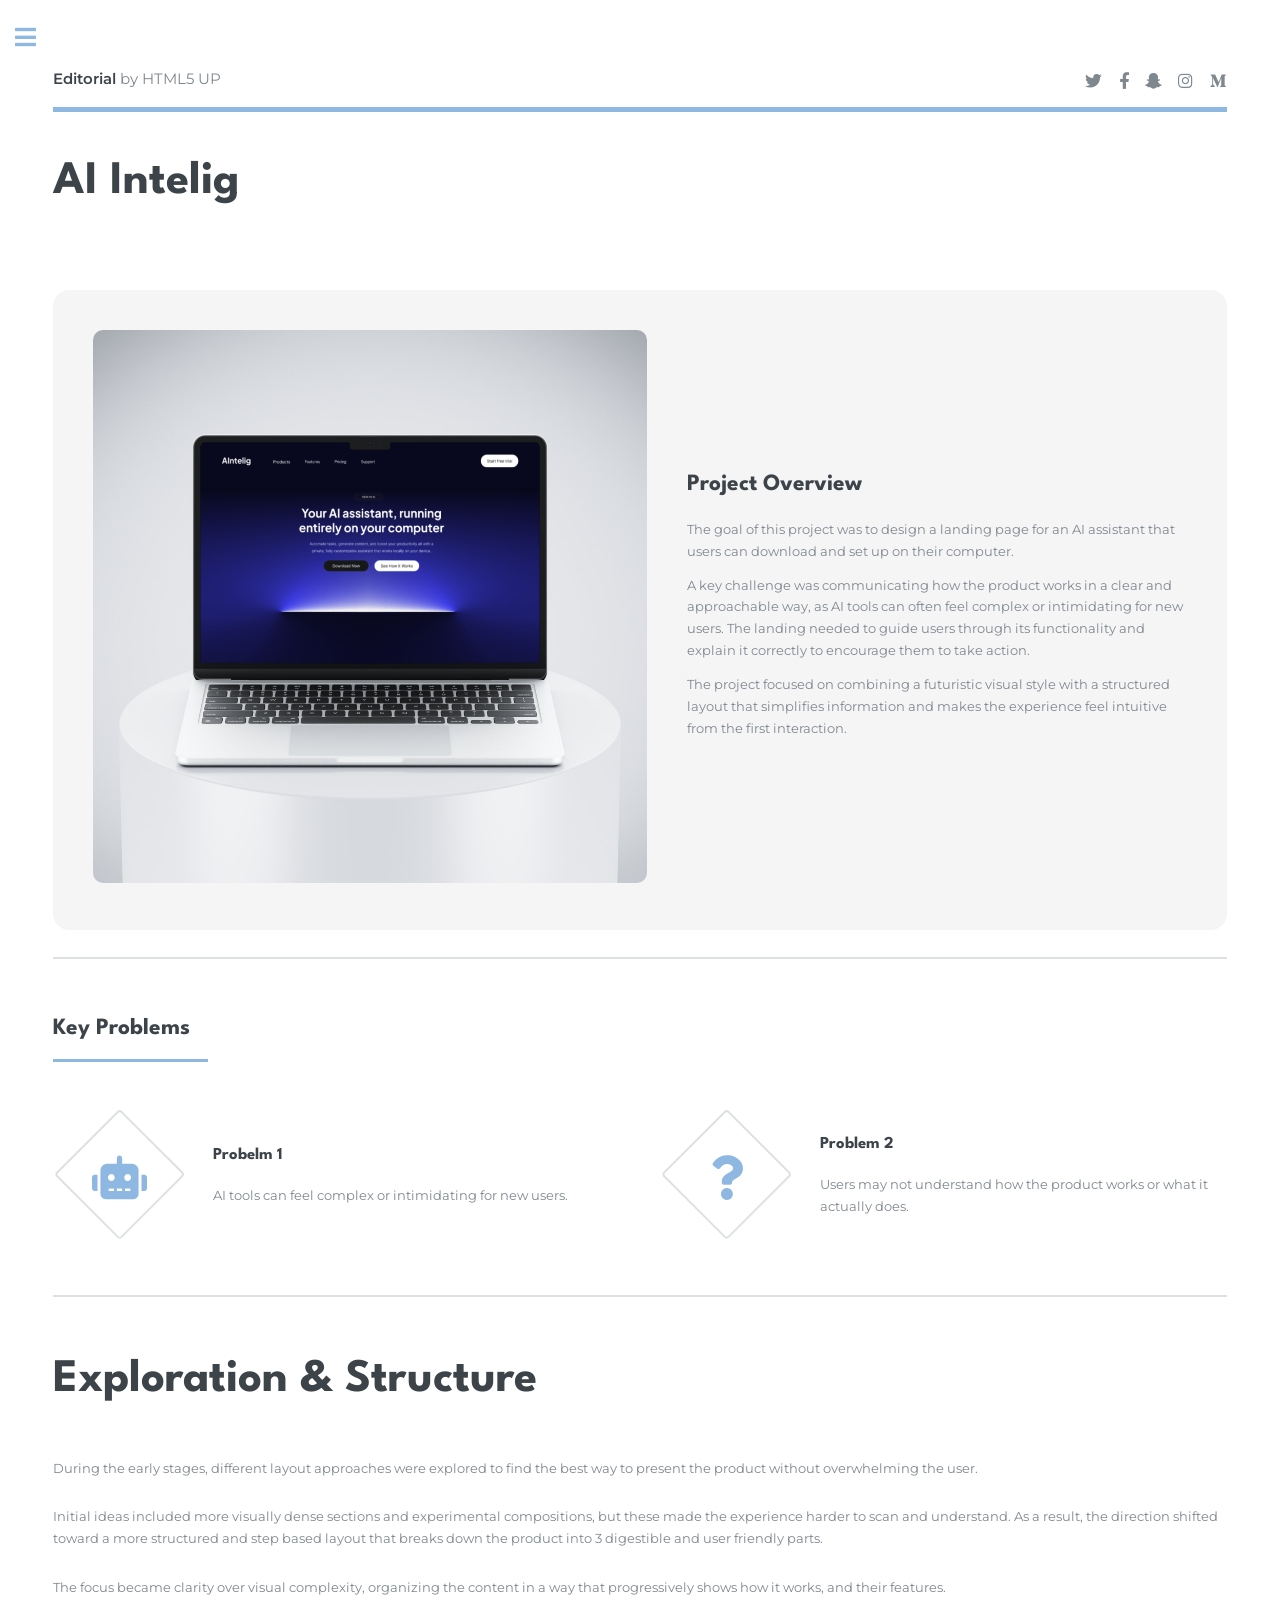
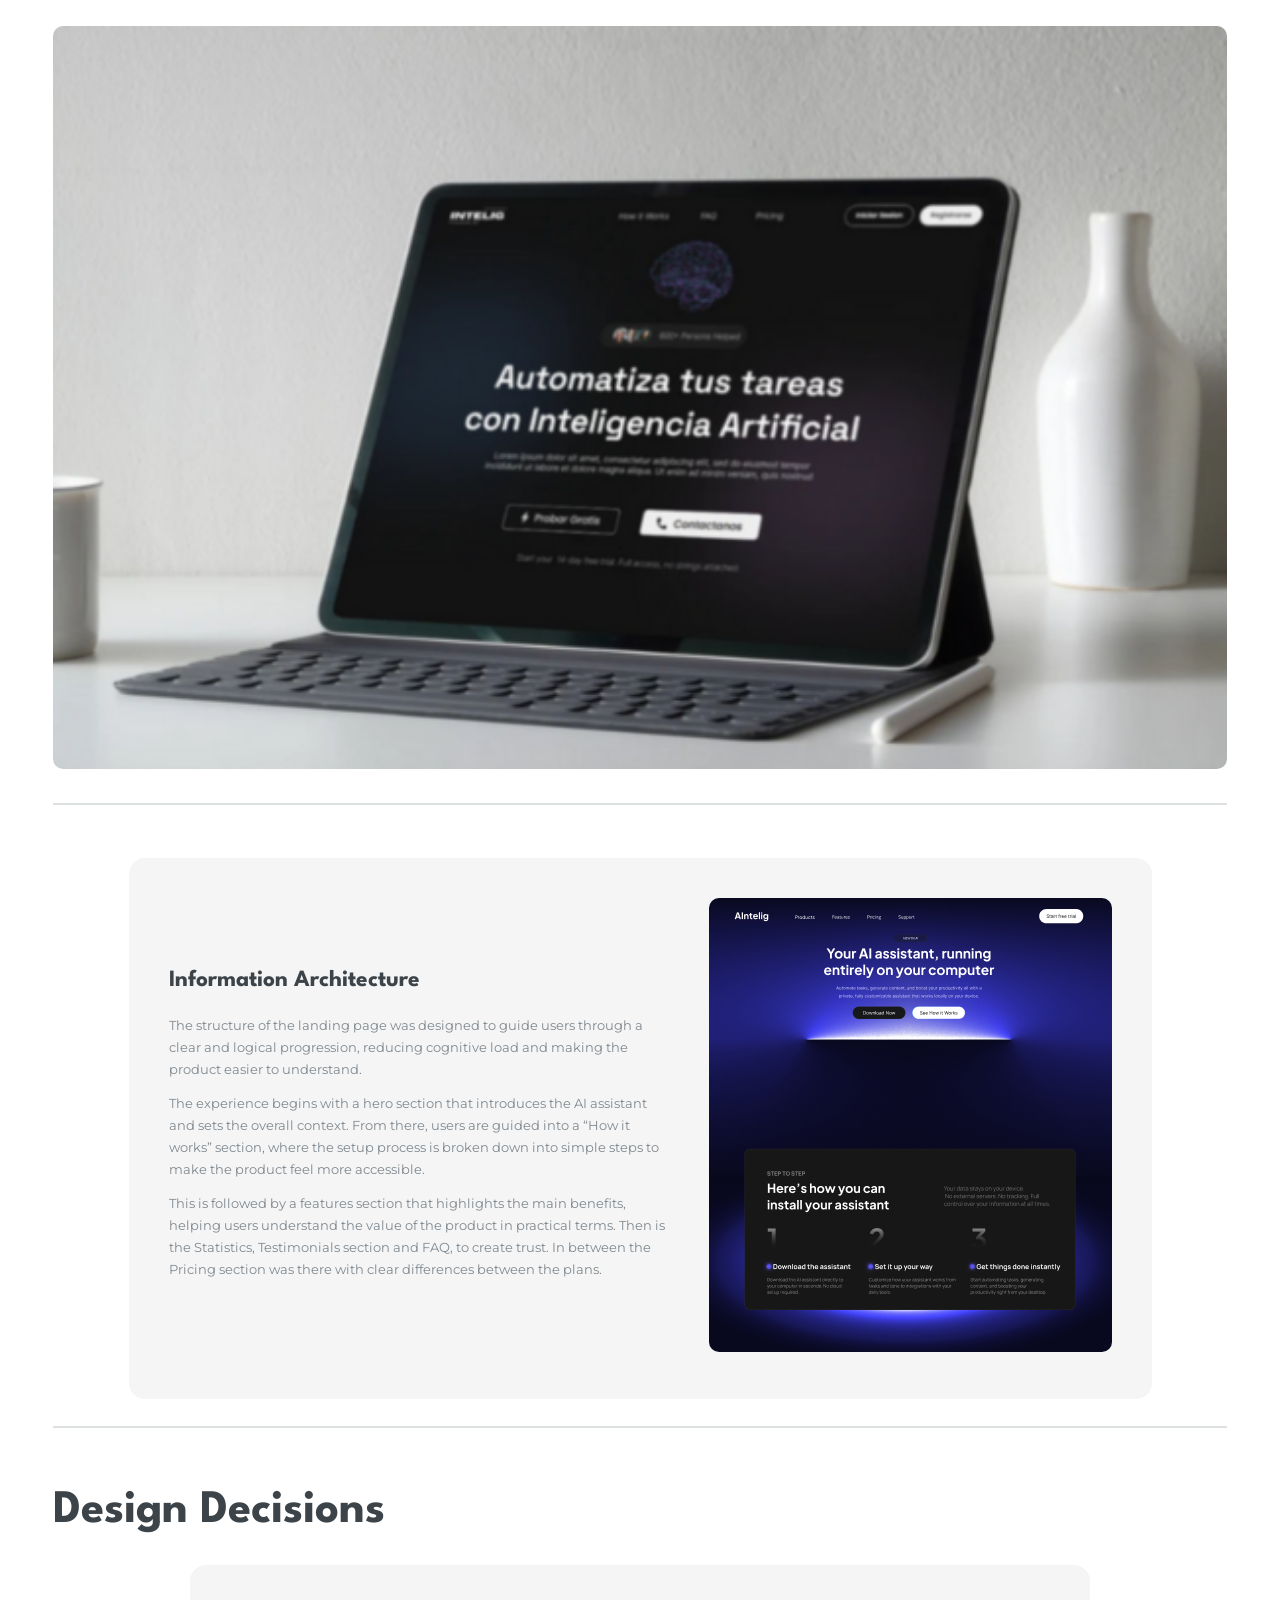
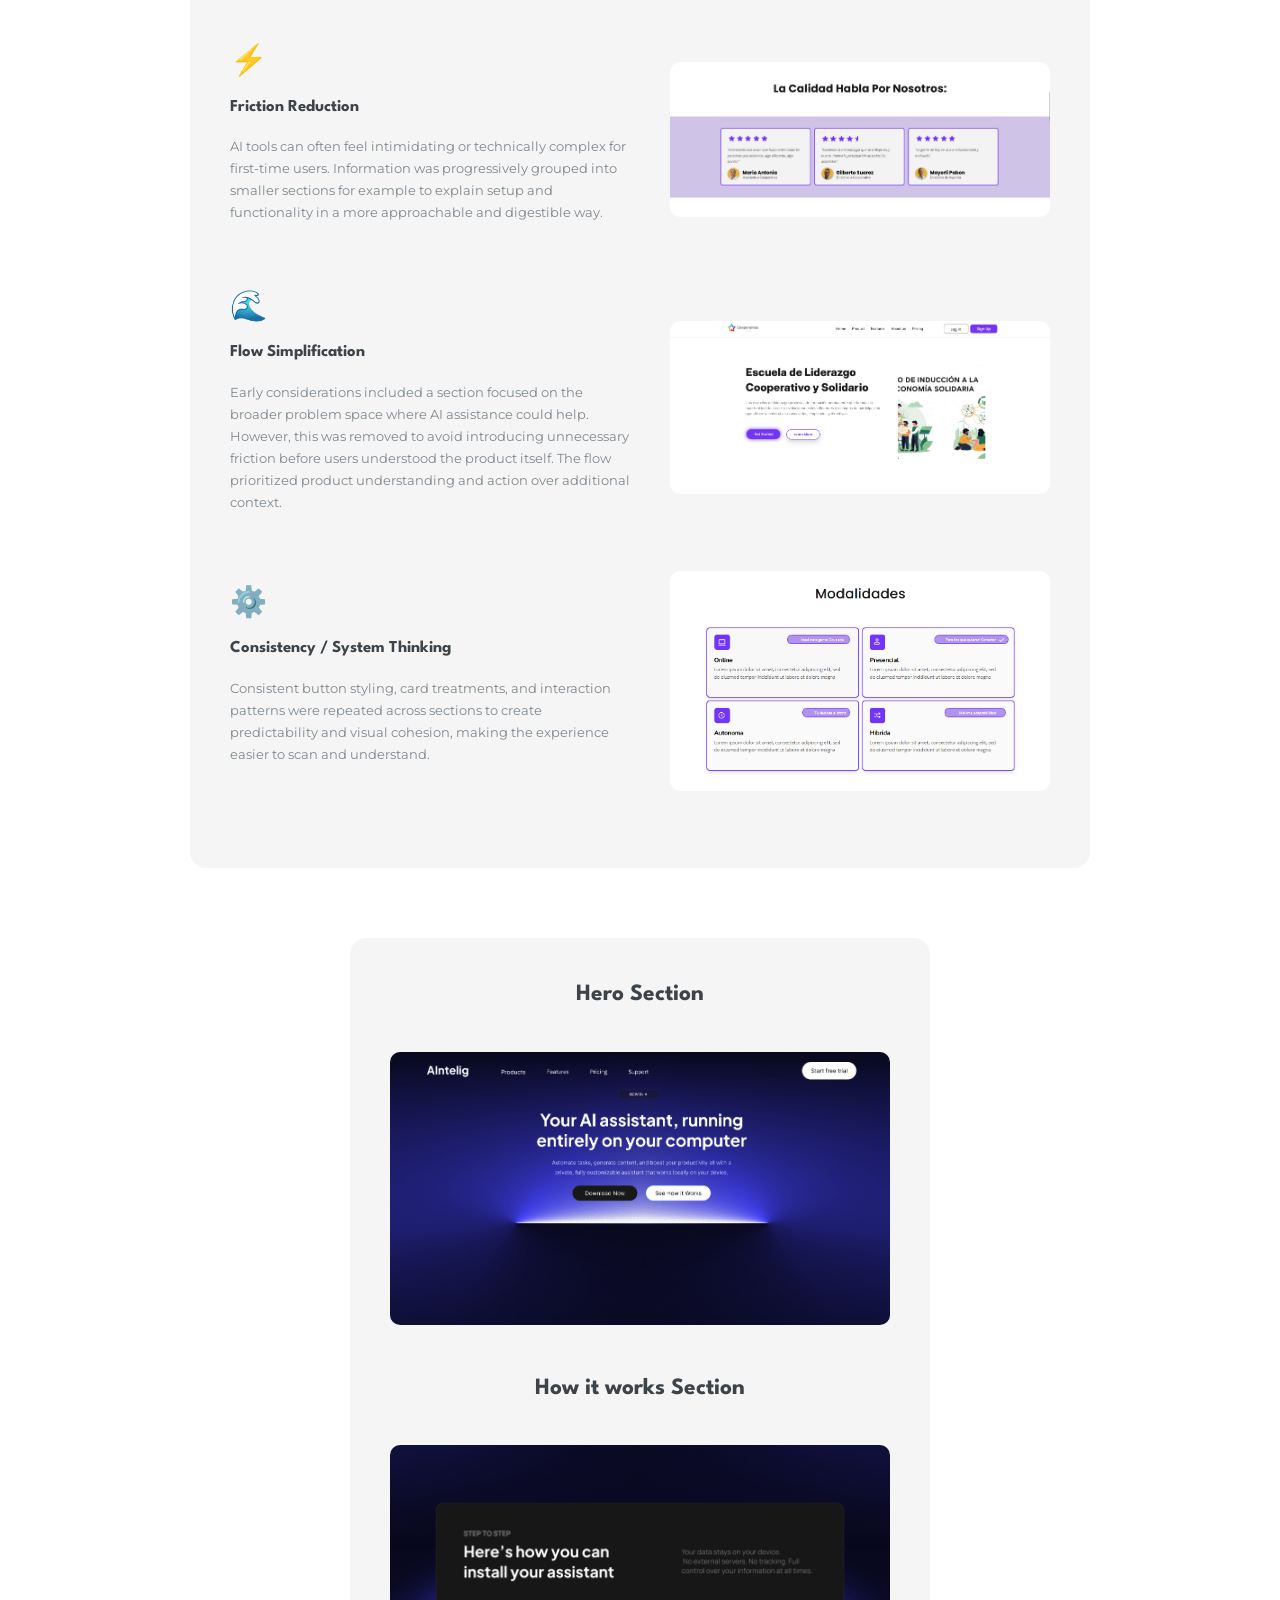
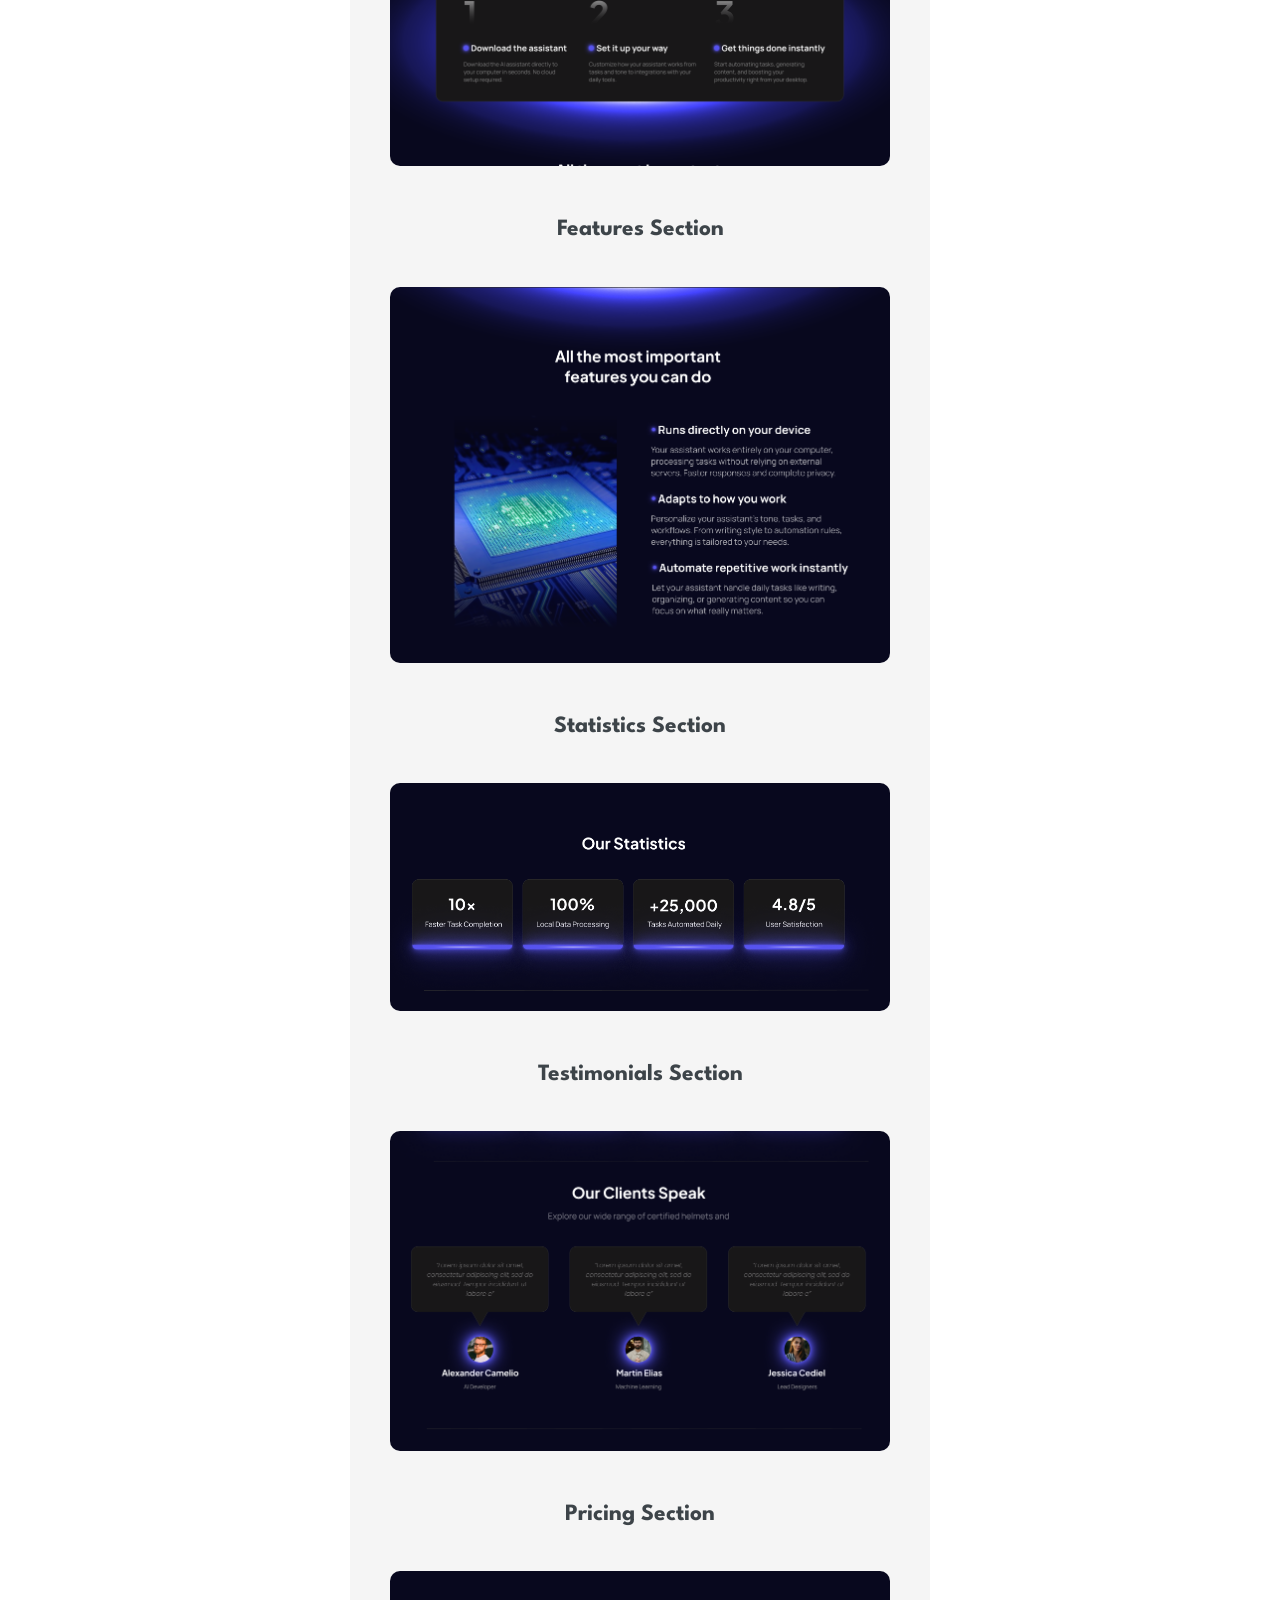
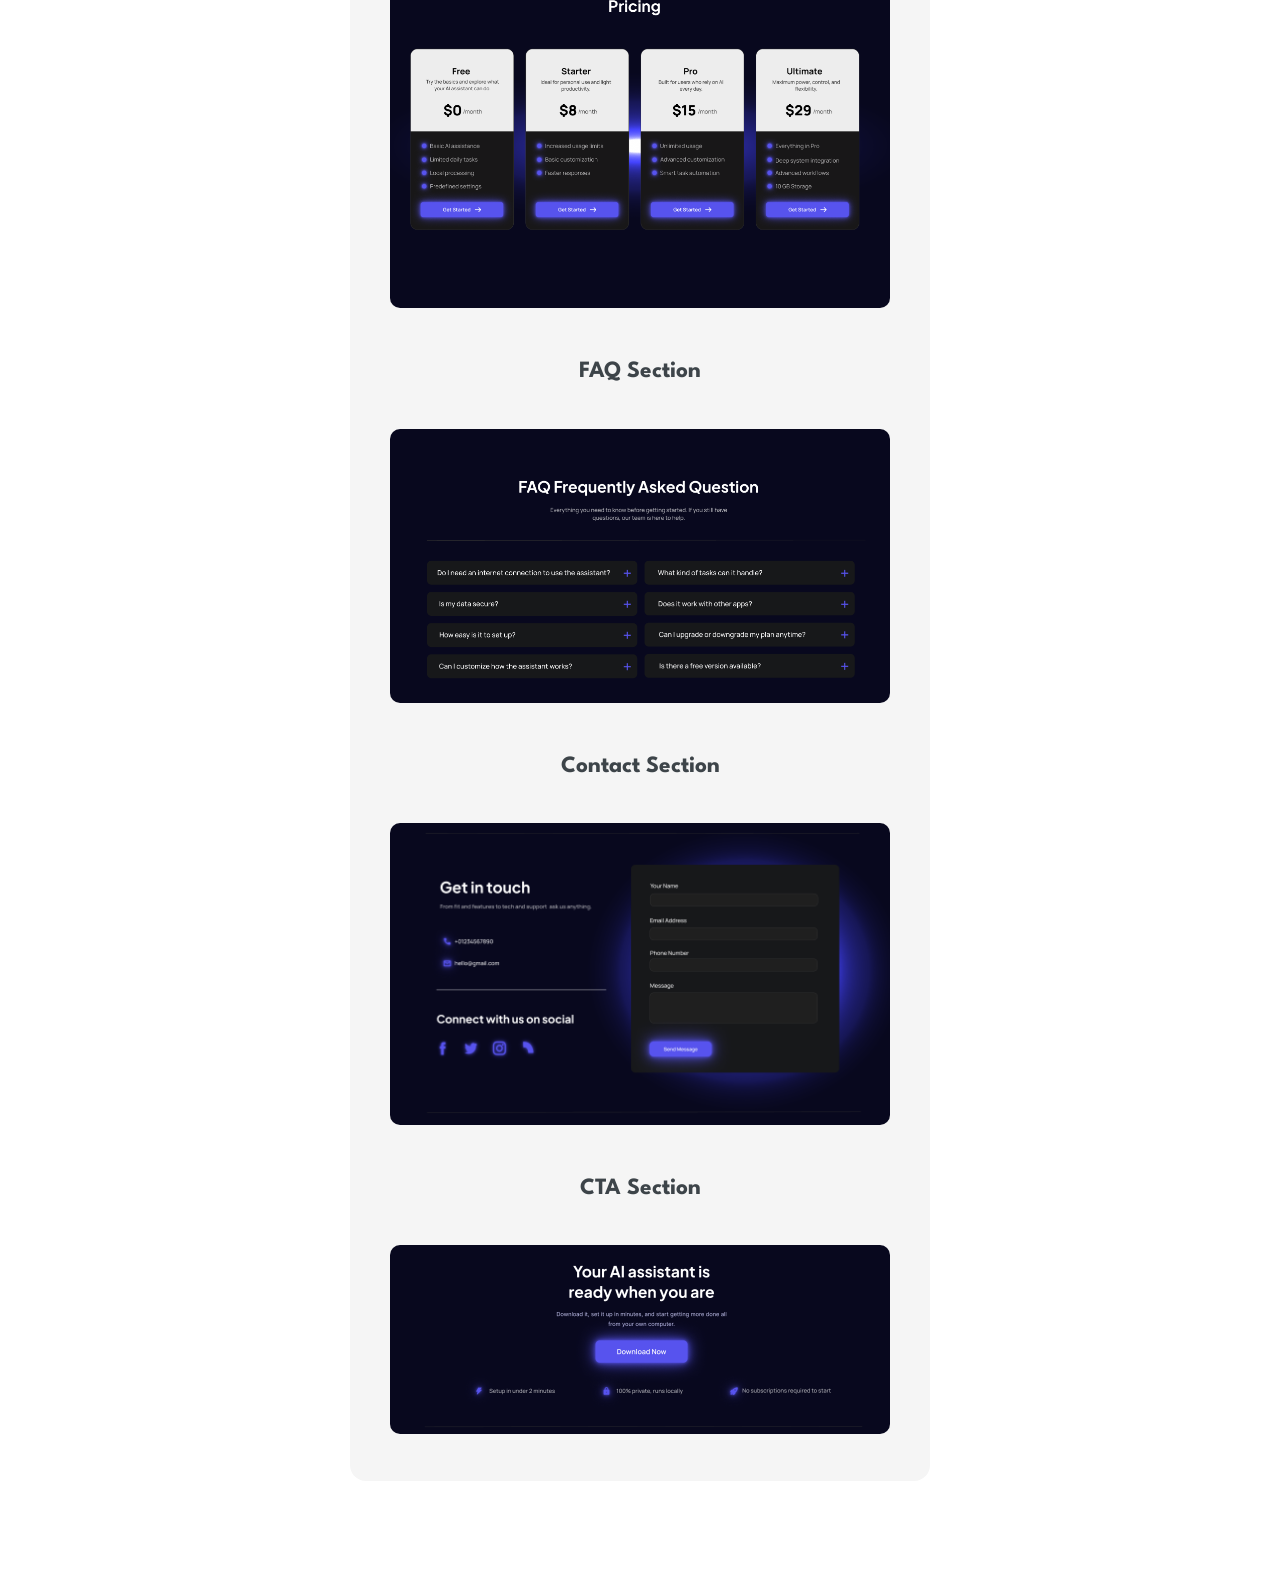
==== Ai Intelig.html @ 029ec798 "Update Ai Intelig.html" ====
<!DOCTYPE HTML>
<!--
	Editorial by HTML5 UP
	html5up.net | @ajlkn
	Free for personal and commercial use under the CCA 3.0 license (html5up.net/license)
-->
<html>
	<head>
		<title>Generic - Editorial by HTML5 UP</title>
		<meta charset="utf-8" />
		<meta name="viewport" content="width=device-width, initial-scale=1, user-scalable=no" />
		<link rel="stylesheet" href="assets/css/main.css" />
	</head>
	<body class="is-preload">

		<!-- Wrapper -->
			<div id="wrapper">

				<!-- Main -->
					<div id="main">
						<div class="inner">

							<!-- Header -->
								<header id="header">
									<a href="index.html" class="logo"><strong>Editorial</strong> by HTML5 UP</a>
									<ul class="icons">
										<li><a href="#" class="icon brands fa-twitter"><span class="label">Twitter</span></a></li>
										<li><a href="#" class="icon brands fa-facebook-f"><span class="label">Facebook</span></a></li>
										<li><a href="#" class="icon brands fa-snapchat-ghost"><span class="label">Snapchat</span></a></li>
										<li><a href="#" class="icon brands fa-instagram"><span class="label">Instagram</span></a></li>
										<li><a href="#" class="icon brands fa-medium-m"><span class="label">Medium</span></a></li>
									</ul>
								</header>

							<!-- Content -->

									<header class="maindiv">
										<h1>AI Intelig</h1>
									</header>

									

									
					
							<section class="project-overview">
                              <div class="overview-container">

    <!-- IZQUIERDA (IMAGEN) -->
                              <div class="overview-image">
                               <img class src="images/AInteligMockup.png" alt="Proyecto Artesastore">
                            </div>

    <!-- DERECHA (TEXTO) -->
    <div class="overview-text">
      <h2>Project Overview</h2>
      <p>
        The goal of this project was to design a landing page for an AI assistant that users can download and set up on their computer. 
      </p>
      <p>
        A key challenge was communicating how the product works in a clear and approachable way, as AI tools can often feel complex or intimidating for new users. The landing needed to guide users through its functionality and explain it correctly to encourage them to take action. 
      </p>
      <p>
       The project focused on combining a futuristic visual style with a structured layout that simplifies information and makes the experience feel intuitive from the first interaction.
      </p>
    </div>

  </div>
</section>
									<section>
									<header class="major">
										<h2>Key Problems</h2>
									</header>
									<div class="features">
										<article>
											<span class="icon solid fas fa-robot"></span>
											<div class="content">
												<h3>Probelm 1</h3>
												<p>AI tools can feel complex or intimidating for new users.</p>
											</div>
										</article>
										<article>
											<span class="icon solid fas fa-question"></span>
											<div class="content">
												<h3>Problem 2</h3>
												<p>Users may not understand how the product works or what it actually does.</p>
											</div>
										</article>
									</div>
								</section>

								<section>
									<header class="main">
										<h1>Exploration & Structure</h1>
									</header>

									<p>During the early stages, different layout approaches were explored to find the best way to present the product without overwhelming the user.</p>
									<p>Initial ideas included more visually dense sections and experimental compositions, but these made the experience harder to scan and understand. As a result, the direction shifted toward a more structured and step based layout that breaks down the product into 3 digestible and user friendly parts.</p>
									<p>The focus became clarity over visual complexity, organizing the content in a way that progressively shows how it works, and their features.</p>
									<div class="overview-image">
										<img src="images/Fotodeverdad.png" alt="Mi foto del diseño">
									</div>
									</span>
								</section>
																<!-- Content -->
							<section class="project-overview">
                              <div class="overview-container">


    <!-- DERECHA (TEXTO) -->
    <div class="overview-text">
      <h2>Information Architecture</h2>
      <p>
        The structure of the landing page was designed to guide users through a clear and logical progression, reducing cognitive load and making the product easier to understand.
      </p>
      <p>
        The experience begins with a hero section that introduces the AI assistant and sets the overall context. From there, users are guided into a “How it works” section, where the setup process is broken down into simple steps to make the product feel more accessible.
      </p>
      <p>
        This is followed by a features section that highlights the main benefits, helping users understand the value of the product in practical terms. Then is the Statistics, Testimonials section and FAQ, to create trust. In between the Pricing section was there with clear differences between the plans.
      </p>
    </div>
								      <!-- IZQUIERDA (IMAGEN) -->
                              <div class="overview-image">
                               <img src="images/AInteligInfo.png" alt="Proyecto Artesastore">
                            </div>

  </div>
</section>
														<!-- DECISIONES GENTE -->
							<section class="design-decisions">

  <h1>Design Decisions</h1>
  <div class="decisions-container">
  <div class="decision-block">

    <!-- IZQUIERDA -->
    <div class="decision-text">
      <div class="icon">⚡</div>
      <h3>Friction Reduction</h3>
      <p>AI tools can often feel intimidating or technically complex for first-time users. Information was progressively grouped into smaller sections for example to explain setup and functionality in a more approachable and digestible way.</p>
    </div>

    <!-- DERECHA -->
    <div class="decision-image">
      <img src="images/CooperamosEscuelaTestimonials.png" alt="">
    </div>

  </div>


								  <div class="decision-block">

    <!-- IZQUIERDA -->
    <div class="decision-text">
      <div class="icon">🌊</div>
      <h3>Flow Simplification</h3>
      <p>Early considerations included a section focused on the broader problem space where AI assistance could help. However, this was removed to avoid introducing unnecessary friction before users understood the product itself. The flow prioritized product understanding and action over additional context.</p>
    </div>

    <!-- DERECHA -->
    <div class="decision-image">
      <img src="images/CooEscHero.png" alt="">
    </div>

  </div>

								
								  <div class="decision-block">

    <!-- IZQUIERDA -->
    <div class="decision-text">
      <div class="icon">⚙️</div>
      <h3>Consistency / System Thinking</h3>
      <p>Consistent button styling, card treatments, and interaction patterns were repeated across sections to create predictability and visual cohesion, making the experience easier to scan and understand.</p>
    </div>

    <!-- DERECHA -->
    <div class="decision-image">
      <img src="images/CooEscModal.png" alt="">
    </div>
								  </div>

  </div>

																	      <!--  RESULTADO FINAL -->

<section class="project-overview">

  <div class="big-container">

    <div class="single-block">
      <h2>Hero Section</h2>
      <img src="images/AInteligHero.png" alt="">
    </div>

    <div class="single-block">
      <h2>How it works Section</h2>
      <img src="images/AInteligSteps.png" alt="">
    </div>

    <div class="single-block">
      <h2>Features Section</h2>
      <img src="images/AInteligFeatures.png" alt="">
    </div>

	<div class="single-block">
      <h2>Statistics Section</h2>
      <img src="images/AInteligStatistics.png" alt="">
    </div>

	<div class="single-block">
      <h2>Testimonials Section</h2>
      <img src="images/AInteligTestimonials.png" alt="">
    </div>

	<div class="single-block">
      <h2>Pricing Section</h2>
      <img src="images/AInteligPricing.png" alt="">
    </div>

	<div class="single-block">
      <h2>FAQ Section</h2>
      <img src="images/AInteligFAQ.png" alt="">
    </div>

	<div class="single-block">
      <h2>Contact Section</h2>
      <img src="images/AInteligContact.png" alt="">
    </div>

	<div class="single-block">
      <h2>CTA Section</h2>
      <img src="images/AInteligCTA.png" alt="">
    </div>

  </div>

</section>

									

								

						</div>
					</div>

				<!-- Sidebar -->
					<div id="sidebar">
						<div class="inner">



							<!-- Menu -->
								<nav id="menu">
									<header class="major">
										<h2>Menu</h2>
									</header>
									<ul>
										<li><a href="index.html">Homepage</a></li>
										<li><a href="generic.html">Artesastore</a></li>
										<li><a href="Ai Intelig.html">AI Intelig</a></li>
										<li><a href="CooEsc.html">Cooperamos Escuela</a></li>
								</nav>

							<!-- Section -->


							<!-- Section -->
								<section>
									<header class="major">
										<h2>Get in touch</h2>
									</header>
									
									<ul class="contact">
										<li class="icon solid fa-envelope"><a href="#">contact.jaredcv@gmail.com</a></li>
										<li class="icon solid fa-phone">(+57) 317-5862447</li>
										<li class="icon solid fa-home">Bucaramanga,Colombia</li>
										
									</ul>
								</section>
							
							<!-- Footer -->
								<footer id="footer">
									<p class="copyright">&copy; Untitled. All rights reserved. Demo Images: <a href="https://unsplash.com">Unsplash</a>. Design: <a href="https://html5up.net">HTML5 UP</a>.</p>
								</footer>

						</div>
					</div>

			</div>

		<!-- Scripts -->
			<script src="assets/js/jquery.min.js"></script>
			<script src="assets/js/browser.min.js"></script>
			<script src="assets/js/breakpoints.min.js"></script>
			<script src="assets/js/util.js"></script>
			<script src="assets/js/main.js"></script>

	</body>
</html>
---- assets/css/main.css ----
@import url(fontawesome-all.min.css);
@import url("https://fonts.googleapis.com/css2?family=League+Spartan:wght@100..900&display=swap");
@import url('https://fonts.googleapis.com/css2?family=Montserrat:ital,wght@0,100..900;1,100..900&display=swap');

/*
	Editorial by HTML5 UP
	html5up.net | @ajlkn
	Free for personal and commercial use under the CCA 3.0 license (html5up.net/license)
*/
html, body, div, span, applet, object,
iframe, h1, h2, h3, h4, h5, h6, p, blockquote,
pre, a, abbr, acronym, address, big, cite,
code, del, dfn, em, img, ins, kbd, q, s, samp,
small, strike, strong, sub, sup, tt, var, b,
u, i, center, dl, dt, dd, ol, ul, li, fieldset,
form, label, legend, table, caption, tbody,
tfoot, thead, tr, th, td, article, aside,
canvas, details, embed, figure, figcaption,
footer, header, hgroup, menu, nav, output, ruby,
section, summary, time, mark, audio, video {
  margin: 0;
  padding: 0;
  border: 0;
  font-size: 100%;
  font: inherit;
  vertical-align: baseline; }

article, aside, details, figcaption, figure,
footer, header, hgroup, menu, nav, section {
  display: block; }

body {
  line-height: 1; }

ol, ul {
  list-style: none; }

blockquote, q {
  quotes: none; }
  blockquote:before, blockquote:after, q:before, q:after {
    content: '';
    content: none; }

table {
  border-collapse: collapse;
  border-spacing: 0; }

body {
  -webkit-text-size-adjust: none; }

mark {
  background-color: transparent;
  color: inherit; }

input::-moz-focus-inner {
  border: 0;
  padding: 0; }

input, select, textarea {
  -moz-appearance: none;
  -webkit-appearance: none;
  -ms-appearance: none;
  appearance: none; }

/* Basic */
@-ms-viewport {
  width: device-width; }

body {
  -ms-overflow-style: scrollbar; }

@media screen and (max-width: 480px) {
  html, body {
    min-width: 320px; } }

html {
  box-sizing: border-box; }

*, *:before, *:after {
  box-sizing: inherit; }

body {
  background: #ffffff; }
  body.is-preload *, body.is-preload *:before, body.is-preload *:after, body.is-resizing *, body.is-resizing *:before, body.is-resizing *:after {
    -moz-animation: none !important;
    -webkit-animation: none !important;
    -ms-animation: none !important;
    animation: none !important;
    -moz-transition: none !important;
    -webkit-transition: none !important;
    -ms-transition: none !important;
    transition: none !important; }

/* Type */
body, input, select, textarea {
  color: #7f888f;
  font-family: "Montserrat", sans-serif;
  font-size: 13pt;
  font-weight: 400;
  line-height: 1.65; }
  @media screen and (max-width: 1680px) {
    body, input, select, textarea {
      font-size: 11pt; } }
  @media screen and (max-width: 1280px) {
    body, input, select, textarea {
      font-size: 10pt; } }
  @media screen and (max-width: 360px) {
    body, input, select, textarea {
      font-size: 9pt; } }

a {
	font-family: "Montserrat", sans-serif !important;
  -moz-transition: color 0.2s ease-in-out, border-bottom-color 0.2s ease-in-out;
  -webkit-transition: color 0.2s ease-in-out, border-bottom-color 0.2s ease-in-out;
  -ms-transition: color 0.2s ease-in-out, border-bottom-color 0.2s ease-in-out;
  transition: color 0.2s ease-in-out, border-bottom-color 0.2s ease-in-out;
  border-bottom: dotted 1px;
  color: #8eb8e2;
  text-decoration: none; }
  a:hover {
    border-bottom-color: #8eb8e2;
    color: #8eb8e2 !important; }
    a:hover strong {
      color: inherit; }

strong, b {
  color: #3d4449;
  font-weight: 600; }

em, i {
  font-style: italic; }

p {
  margin: 0 0 2em 0; }

h1, h2, h3, h4, h5, h6 {
  color: #3d4449;
  font-family: "League Spartan", sans-serif;
  font-weight: 700;
  line-height: 1.5;
  margin: 0 0 1em 0; }
  h1 a, h2 a, h3 a, h4 a, h5 a, h6 a {
    color: inherit;
    text-decoration: none;
    border-bottom: 0; }

h1 {
  font-size: 4em;
  margin: 0 0 0.5em 0;
  line-height: 1.3; }

h2 {
  font-size: 1.75em; }

h3 {
  font-size: 1.25em; }

h4 {
  font-size: 1.1em; }

h5 {
  font-size: 0.9em; }

h6 {
  font-size: 0.7em; }

@media screen and (max-width: 1680px) {
  h1 {
    font-size: 3.5em; } }

@media screen and (max-width: 980px) {
  h1 {
    font-size: 3.25em; } }

@media screen and (max-width: 736px) {
  h1 {
    font-size: 2em;
    line-height: 1.4; }
  h2 {
    font-size: 1.5em; } }

sub {
  font-size: 0.8em;
  position: relative;
  top: 0.5em; }

sup {
  font-size: 0.8em;
  position: relative;
  top: -0.5em; }

blockquote {
  border-left: solid 3px rgba(210, 215, 217, 0.75);
  font-style: italic;
  margin: 0 0 2em 0;
  padding: 0.5em 0 0.5em 2em; }

code {
  background: rgba(230, 235, 237, 0.25);
  border-radius: 0.375em;
  border: solid 1px rgba(210, 215, 217, 0.75);
  font-family: "League Spartan", sans-serif;
  font-size: 0.9em;
  margin: 0 0.25em;
  padding: 0.25em 0.65em; }

pre {
  -webkit-overflow-scrolling: touch;
  font-family: "League Spartan", sans-serif;
  font-size: 0.9em;
  margin: 0 0 2em 0; }
  pre code {
    display: block;
    line-height: 1.75;
    padding: 1em 1.5em;
    overflow-x: auto; }

hr {
  border: 0;
  border-bottom: solid 1px rgba(210, 215, 217, 0.75);
  margin: 2em 0; }
  hr.major {
    margin: 3em 0; }

.align-left {
  text-align: left; }

.align-center {
  text-align: center; }

.align-right {
  text-align: right; }

/* Row */
.row {
  display: flex;
  flex-wrap: wrap;
  box-sizing: border-box;
  align-items: stretch; }
  .row > * {
    box-sizing: border-box; }
  .row.gtr-uniform > * > :last-child {
    margin-bottom: 0; }
  .row.aln-left {
    justify-content: flex-start; }
  .row.aln-center {
    justify-content: center; }
  .row.aln-right {
    justify-content: flex-end; }
  .row.aln-top {
    align-items: flex-start; }
  .row.aln-middle {
    align-items: center; }
  .row.aln-bottom {
    align-items: flex-end; }
  .row > .imp {
    order: -1; }
  .row > .col-1 {
    width: 8.33333%; }
  .row > .off-1 {
    margin-left: 8.33333%; }
  .row > .col-2 {
    width: 16.66667%; }
  .row > .off-2 {
    margin-left: 16.66667%; }
  .row > .col-3 {
    width: 25%; }
  .row > .off-3 {
    margin-left: 25%; }
  .row > .col-4 {
    width: 33.33333%; }
  .row > .off-4 {
    margin-left: 33.33333%; }
  .row > .col-5 {
    width: 41.66667%; }
  .row > .off-5 {
    margin-left: 41.66667%; }
  .row > .col-6 {
    width: 50%; }
  .row > .off-6 {
    margin-left: 50%; }
  .row > .col-7 {
    width: 58.33333%; }
  .row > .off-7 {
    margin-left: 58.33333%; }
  .row > .col-8 {
    width: 66.66667%; }
  .row > .off-8 {
    margin-left: 66.66667%; }
  .row > .col-9 {
    width: 75%; }
  .row > .off-9 {
    margin-left: 75%; }
  .row > .col-10 {
    width: 83.33333%; }
  .row > .off-10 {
    margin-left: 83.33333%; }
  .row > .col-11 {
    width: 91.66667%; }
  .row > .off-11 {
    margin-left: 91.66667%; }
  .row > .col-12 {
    width: 100%; }
  .row > .off-12 {
    margin-left: 100%; }
  .row.gtr-0 {
    margin-top: 0;
    margin-left: 0em; }
    .row.gtr-0 > * {
      padding: 0 0 0 0em; }
    .row.gtr-0.gtr-uniform {
      margin-top: 0em; }
      .row.gtr-0.gtr-uniform > * {
        padding-top: 0em; }
  .row.gtr-25 {
    margin-top: 0;
    margin-left: -0.375em; }
    .row.gtr-25 > * {
      padding: 0 0 0 0.375em; }
    .row.gtr-25.gtr-uniform {
      margin-top: -0.375em; }
      .row.gtr-25.gtr-uniform > * {
        padding-top: 0.375em; }
  .row.gtr-50 {
    margin-top: 0;
    margin-left: -0.75em; }
    .row.gtr-50 > * {
      padding: 0 0 0 0.75em; }
    .row.gtr-50.gtr-uniform {
      margin-top: -0.75em; }
      .row.gtr-50.gtr-uniform > * {
        padding-top: 0.75em; }
  .row {
    margin-top: 0;
    margin-left: -1.5em; }
    .row > * {
      padding: 0 0 0 1.5em; }
    .row.gtr-uniform {
      margin-top: -1.5em; }
      .row.gtr-uniform > * {
        padding-top: 1.5em; }
  .row.gtr-150 {
    margin-top: 0;
    margin-left: -2.25em; }
    .row.gtr-150 > * {
      padding: 0 0 0 2.25em; }
    .row.gtr-150.gtr-uniform {
      margin-top: -2.25em; }
      .row.gtr-150.gtr-uniform > * {
        padding-top: 2.25em; }
  .row.gtr-200 {
    margin-top: 0;
    margin-left: -3em; }
    .row.gtr-200 > * {
      padding: 0 0 0 3em; }
    .row.gtr-200.gtr-uniform {
      margin-top: -3em; }
      .row.gtr-200.gtr-uniform > * {
        padding-top: 3em; }
  @media screen and (max-width: 1680px) {
    .row {
      display: flex;
      flex-wrap: wrap;
      box-sizing: border-box;
      align-items: stretch; }
      .row > * {
        box-sizing: border-box; }
      .row.gtr-uniform > * > :last-child {
        margin-bottom: 0; }
      .row.aln-left {
        justify-content: flex-start; }
      .row.aln-center {
        justify-content: center; }
      .row.aln-right {
        justify-content: flex-end; }
      .row.aln-top {
        align-items: flex-start; }
      .row.aln-middle {
        align-items: center; }
      .row.aln-bottom {
        align-items: flex-end; }
      .row > .imp-xlarge {
        order: -1; }
      .row > .col-1-xlarge {
        width: 8.33333%; }
      .row > .off-1-xlarge {
        margin-left: 8.33333%; }
      .row > .col-2-xlarge {
        width: 16.66667%; }
      .row > .off-2-xlarge {
        margin-left: 16.66667%; }
      .row > .col-3-xlarge {
        width: 25%; }
      .row > .off-3-xlarge {
        margin-left: 25%; }
      .row > .col-4-xlarge {
        width: 33.33333%; }
      .row > .off-4-xlarge {
        margin-left: 33.33333%; }
      .row > .col-5-xlarge {
        width: 41.66667%; }
      .row > .off-5-xlarge {
        margin-left: 41.66667%; }
      .row > .col-6-xlarge {
        width: 50%; }
      .row > .off-6-xlarge {
        margin-left: 50%; }
      .row > .col-7-xlarge {
        width: 58.33333%; }
      .row > .off-7-xlarge {
        margin-left: 58.33333%; }
      .row > .col-8-xlarge {
        width: 66.66667%; }
      .row > .off-8-xlarge {
        margin-left: 66.66667%; }
      .row > .col-9-xlarge {
        width: 75%; }
      .row > .off-9-xlarge {
        margin-left: 75%; }
      .row > .col-10-xlarge {
        width: 83.33333%; }
      .row > .off-10-xlarge {
        margin-left: 83.33333%; }
      .row > .col-11-xlarge {
        width: 91.66667%; }
      .row > .off-11-xlarge {
        margin-left: 91.66667%; }
      .row > .col-12-xlarge {
        width: 100%; }
      .row > .off-12-xlarge {
        margin-left: 100%; }
      .row.gtr-0 {
        margin-top: 0;
        margin-left: 0em; }
        .row.gtr-0 > * {
          padding: 0 0 0 0em; }
        .row.gtr-0.gtr-uniform {
          margin-top: 0em; }
          .row.gtr-0.gtr-uniform > * {
            padding-top: 0em; }
      .row.gtr-25 {
        margin-top: 0;
        margin-left: -0.375em; }
        .row.gtr-25 > * {
          padding: 0 0 0 0.375em; }
        .row.gtr-25.gtr-uniform {
          margin-top: -0.375em; }
          .row.gtr-25.gtr-uniform > * {
            padding-top: 0.375em; }
      .row.gtr-50 {
        margin-top: 0;
        margin-left: -0.75em; }
        .row.gtr-50 > * {
          padding: 0 0 0 0.75em; }
        .row.gtr-50.gtr-uniform {
          margin-top: -0.75em; }
          .row.gtr-50.gtr-uniform > * {
            padding-top: 0.75em; }
      .row {
        margin-top: 0;
        margin-left: -1.5em; }
        .row > * {
          padding: 0 0 0 1.5em; }
        .row.gtr-uniform {
          margin-top: -1.5em; }
          .row.gtr-uniform > * {
            padding-top: 1.5em; }
      .row.gtr-150 {
        margin-top: 0;
        margin-left: -2.25em; }
        .row.gtr-150 > * {
          padding: 0 0 0 2.25em; }
        .row.gtr-150.gtr-uniform {
          margin-top: -2.25em; }
          .row.gtr-150.gtr-uniform > * {
            padding-top: 2.25em; }
      .row.gtr-200 {
        margin-top: 0;
        margin-left: -3em; }
        .row.gtr-200 > * {
          padding: 0 0 0 3em; }
        .row.gtr-200.gtr-uniform {
          margin-top: -3em; }
          .row.gtr-200.gtr-uniform > * {
            padding-top: 3em; } }
  @media screen and (max-width: 1280px) {
    .row {
      display: flex;
      flex-wrap: wrap;
      box-sizing: border-box;
      align-items: stretch; }
      .row > * {
        box-sizing: border-box; }
      .row.gtr-uniform > * > :last-child {
        margin-bottom: 0; }
      .row.aln-left {
        justify-content: flex-start; }
      .row.aln-center {
        justify-content: center; }
      .row.aln-right {
        justify-content: flex-end; }
      .row.aln-top {
        align-items: flex-start; }
      .row.aln-middle {
        align-items: center; }
      .row.aln-bottom {
        align-items: flex-end; }
      .row > .imp-large {
        order: -1; }
      .row > .col-1-large {
        width: 8.33333%; }
      .row > .off-1-large {
        margin-left: 8.33333%; }
      .row > .col-2-large {
        width: 16.66667%; }
      .row > .off-2-large {
        margin-left: 16.66667%; }
      .row > .col-3-large {
        width: 25%; }
      .row > .off-3-large {
        margin-left: 25%; }
      .row > .col-4-large {
        width: 33.33333%; }
      .row > .off-4-large {
        margin-left: 33.33333%; }
      .row > .col-5-large {
        width: 41.66667%; }
      .row > .off-5-large {
        margin-left: 41.66667%; }
      .row > .col-6-large {
        width: 50%; }
      .row > .off-6-large {
        margin-left: 50%; }
      .row > .col-7-large {
        width: 58.33333%; }
      .row > .off-7-large {
        margin-left: 58.33333%; }
      .row > .col-8-large {
        width: 66.66667%; }
      .row > .off-8-large {
        margin-left: 66.66667%; }
      .row > .col-9-large {
        width: 75%; }
      .row > .off-9-large {
        margin-left: 75%; }
      .row > .col-10-large {
        width: 83.33333%; }
      .row > .off-10-large {
        margin-left: 83.33333%; }
      .row > .col-11-large {
        width: 91.66667%; }
      .row > .off-11-large {
        margin-left: 91.66667%; }
      .row > .col-12-large {
        width: 100%; }
      .row > .off-12-large {
        margin-left: 100%; }
      .row.gtr-0 {
        margin-top: 0;
        margin-left: 0em; }
        .row.gtr-0 > * {
          padding: 0 0 0 0em; }
        .row.gtr-0.gtr-uniform {
          margin-top: 0em; }
          .row.gtr-0.gtr-uniform > * {
            padding-top: 0em; }
      .row.gtr-25 {
        margin-top: 0;
        margin-left: -0.375em; }
        .row.gtr-25 > * {
          padding: 0 0 0 0.375em; }
        .row.gtr-25.gtr-uniform {
          margin-top: -0.375em; }
          .row.gtr-25.gtr-uniform > * {
            padding-top: 0.375em; }
      .row.gtr-50 {
        margin-top: 0;
        margin-left: -0.75em; }
        .row.gtr-50 > * {
          padding: 0 0 0 0.75em; }
        .row.gtr-50.gtr-uniform {
          margin-top: -0.75em; }
          .row.gtr-50.gtr-uniform > * {
            padding-top: 0.75em; }
      .row {
        margin-top: 0;
        margin-left: -1.5em; }
        .row > * {
          padding: 0 0 0 1.5em; }
        .row.gtr-uniform {
          margin-top: -1.5em; }
          .row.gtr-uniform > * {
            padding-top: 1.5em; }
      .row.gtr-150 {
        margin-top: 0;
        margin-left: -2.25em; }
        .row.gtr-150 > * {
          padding: 0 0 0 2.25em; }
        .row.gtr-150.gtr-uniform {
          margin-top: -2.25em; }
          .row.gtr-150.gtr-uniform > * {
            padding-top: 2.25em; }
      .row.gtr-200 {
        margin-top: 0;
        margin-left: -3em; }
        .row.gtr-200 > * {
          padding: 0 0 0 3em; }
        .row.gtr-200.gtr-uniform {
          margin-top: -3em; }
          .row.gtr-200.gtr-uniform > * {
            padding-top: 3em; } }
  @media screen and (max-width: 980px) {
    .row {
      display: flex;
      flex-wrap: wrap;
      box-sizing: border-box;
      align-items: stretch; }
      .row > * {
        box-sizing: border-box; }
      .row.gtr-uniform > * > :last-child {
        margin-bottom: 0; }
      .row.aln-left {
        justify-content: flex-start; }
      .row.aln-center {
        justify-content: center; }
      .row.aln-right {
        justify-content: flex-end; }
      .row.aln-top {
        align-items: flex-start; }
      .row.aln-middle {
        align-items: center; }
      .row.aln-bottom {
        align-items: flex-end; }
      .row > .imp-medium {
        order: -1; }
      .row > .col-1-medium {
        width: 8.33333%; }
      .row > .off-1-medium {
        margin-left: 8.33333%; }
      .row > .col-2-medium {
        width: 16.66667%; }
      .row > .off-2-medium {
        margin-left: 16.66667%; }
      .row > .col-3-medium {
        width: 25%; }
      .row > .off-3-medium {
        margin-left: 25%; }
      .row > .col-4-medium {
        width: 33.33333%; }
      .row > .off-4-medium {
        margin-left: 33.33333%; }
      .row > .col-5-medium {
        width: 41.66667%; }
      .row > .off-5-medium {
        margin-left: 41.66667%; }
      .row > .col-6-medium {
        width: 50%; }
      .row > .off-6-medium {
        margin-left: 50%; }
      .row > .col-7-medium {
        width: 58.33333%; }
      .row > .off-7-medium {
        margin-left: 58.33333%; }
      .row > .col-8-medium {
        width: 66.66667%; }
      .row > .off-8-medium {
        margin-left: 66.66667%; }
      .row > .col-9-medium {
        width: 75%; }
      .row > .off-9-medium {
        margin-left: 75%; }
      .row > .col-10-medium {
        width: 83.33333%; }
      .row > .off-10-medium {
        margin-left: 83.33333%; }
      .row > .col-11-medium {
        width: 91.66667%; }
      .row > .off-11-medium {
        margin-left: 91.66667%; }
      .row > .col-12-medium {
        width: 100%; }
      .row > .off-12-medium {
        margin-left: 100%; }
      .row.gtr-0 {
        margin-top: 0;
        margin-left: 0em; }
        .row.gtr-0 > * {
          padding: 0 0 0 0em; }
        .row.gtr-0.gtr-uniform {
          margin-top: 0em; }
          .row.gtr-0.gtr-uniform > * {
            padding-top: 0em; }
      .row.gtr-25 {
        margin-top: 0;
        margin-left: -0.375em; }
        .row.gtr-25 > * {
          padding: 0 0 0 0.375em; }
        .row.gtr-25.gtr-uniform {
          margin-top: -0.375em; }
          .row.gtr-25.gtr-uniform > * {
            padding-top: 0.375em; }
      .row.gtr-50 {
        margin-top: 0;
        margin-left: -0.75em; }
        .row.gtr-50 > * {
          padding: 0 0 0 0.75em; }
        .row.gtr-50.gtr-uniform {
          margin-top: -0.75em; }
          .row.gtr-50.gtr-uniform > * {
            padding-top: 0.75em; }
      .row {
        margin-top: 0;
        margin-left: -1.5em; }
        .row > * {
          padding: 0 0 0 1.5em; }
        .row.gtr-uniform {
          margin-top: -1.5em; }
          .row.gtr-uniform > * {
            padding-top: 1.5em; }
      .row.gtr-150 {
        margin-top: 0;
        margin-left: -2.25em; }
        .row.gtr-150 > * {
          padding: 0 0 0 2.25em; }
        .row.gtr-150.gtr-uniform {
          margin-top: -2.25em; }
          .row.gtr-150.gtr-uniform > * {
            padding-top: 2.25em; }
      .row.gtr-200 {
        margin-top: 0;
        margin-left: -3em; }
        .row.gtr-200 > * {
          padding: 0 0 0 3em; }
        .row.gtr-200.gtr-uniform {
          margin-top: -3em; }
          .row.gtr-200.gtr-uniform > * {
            padding-top: 3em; } }
  @media screen and (max-width: 736px) {
    .row {
      display: flex;
      flex-wrap: wrap;
      box-sizing: border-box;
      align-items: stretch; }
      .row > * {
        box-sizing: border-box; }
      .row.gtr-uniform > * > :last-child {
        margin-bottom: 0; }
      .row.aln-left {
        justify-content: flex-start; }
      .row.aln-center {
        justify-content: center; }
      .row.aln-right {
        justify-content: flex-end; }
      .row.aln-top {
        align-items: flex-start; }
      .row.aln-middle {
        align-items: center; }
      .row.aln-bottom {
        align-items: flex-end; }
      .row > .imp-small {
        order: -1; }
      .row > .col-1-small {
        width: 8.33333%; }
      .row > .off-1-small {
        margin-left: 8.33333%; }
      .row > .col-2-small {
        width: 16.66667%; }
      .row > .off-2-small {
        margin-left: 16.66667%; }
      .row > .col-3-small {
        width: 25%; }
      .row > .off-3-small {
        margin-left: 25%; }
      .row > .col-4-small {
        width: 33.33333%; }
      .row > .off-4-small {
        margin-left: 33.33333%; }
      .row > .col-5-small {
        width: 41.66667%; }
      .row > .off-5-small {
        margin-left: 41.66667%; }
      .row > .col-6-small {
        width: 50%; }
      .row > .off-6-small {
        margin-left: 50%; }
      .row > .col-7-small {
        width: 58.33333%; }
      .row > .off-7-small {
        margin-left: 58.33333%; }
      .row > .col-8-small {
        width: 66.66667%; }
      .row > .off-8-small {
        margin-left: 66.66667%; }
      .row > .col-9-small {
        width: 75%; }
      .row > .off-9-small {
        margin-left: 75%; }
      .row > .col-10-small {
        width: 83.33333%; }
      .row > .off-10-small {
        margin-left: 83.33333%; }
      .row > .col-11-small {
        width: 91.66667%; }
      .row > .off-11-small {
        margin-left: 91.66667%; }
      .row > .col-12-small {
        width: 100%; }
      .row > .off-12-small {
        margin-left: 100%; }
      .row.gtr-0 {
        margin-top: 0;
        margin-left: 0em; }
        .row.gtr-0 > * {
          padding: 0 0 0 0em; }
        .row.gtr-0.gtr-uniform {
          margin-top: 0em; }
          .row.gtr-0.gtr-uniform > * {
            padding-top: 0em; }
      .row.gtr-25 {
        margin-top: 0;
        margin-left: -0.375em; }
        .row.gtr-25 > * {
          padding: 0 0 0 0.375em; }
        .row.gtr-25.gtr-uniform {
          margin-top: -0.375em; }
          .row.gtr-25.gtr-uniform > * {
            padding-top: 0.375em; }
      .row.gtr-50 {
        margin-top: 0;
        margin-left: -0.75em; }
        .row.gtr-50 > * {
          padding: 0 0 0 0.75em; }
        .row.gtr-50.gtr-uniform {
          margin-top: -0.75em; }
          .row.gtr-50.gtr-uniform > * {
            padding-top: 0.75em; }
      .row {
        margin-top: 0;
        margin-left: -1.5em; }
        .row > * {
          padding: 0 0 0 1.5em; }
        .row.gtr-uniform {
          margin-top: -1.5em; }
          .row.gtr-uniform > * {
            padding-top: 1.5em; }
      .row.gtr-150 {
        margin-top: 0;
        margin-left: -2.25em; }
        .row.gtr-150 > * {
          padding: 0 0 0 2.25em; }
        .row.gtr-150.gtr-uniform {
          margin-top: -2.25em; }
          .row.gtr-150.gtr-uniform > * {
            padding-top: 2.25em; }
      .row.gtr-200 {
        margin-top: 0;
        margin-left: -3em; }
        .row.gtr-200 > * {
          padding: 0 0 0 3em; }
        .row.gtr-200.gtr-uniform {
          margin-top: -3em; }
          .row.gtr-200.gtr-uniform > * {
            padding-top: 3em; } }
  @media screen and (max-width: 480px) {
    .row {
      display: flex;
      flex-wrap: wrap;
      box-sizing: border-box;
      align-items: stretch; }
      .row > * {
        box-sizing: border-box; }
      .row.gtr-uniform > * > :last-child {
        margin-bottom: 0; }
      .row.aln-left {
        justify-content: flex-start; }
      .row.aln-center {
        justify-content: center; }
      .row.aln-right {
        justify-content: flex-end; }
      .row.aln-top {
        align-items: flex-start; }
      .row.aln-middle {
        align-items: center; }
      .row.aln-bottom {
        align-items: flex-end; }
      .row > .imp-xsmall {
        order: -1; }
      .row > .col-1-xsmall {
        width: 8.33333%; }
      .row > .off-1-xsmall {
        margin-left: 8.33333%; }
      .row > .col-2-xsmall {
        width: 16.66667%; }
      .row > .off-2-xsmall {
        margin-left: 16.66667%; }
      .row > .col-3-xsmall {
        width: 25%; }
      .row > .off-3-xsmall {
        margin-left: 25%; }
      .row > .col-4-xsmall {
        width: 33.33333%; }
      .row > .off-4-xsmall {
        margin-left: 33.33333%; }
      .row > .col-5-xsmall {
        width: 41.66667%; }
      .row > .off-5-xsmall {
        margin-left: 41.66667%; }
      .row > .col-6-xsmall {
        width: 50%; }
      .row > .off-6-xsmall {
        margin-left: 50%; }
      .row > .col-7-xsmall {
        width: 58.33333%; }
      .row > .off-7-xsmall {
        margin-left: 58.33333%; }
      .row > .col-8-xsmall {
        width: 66.66667%; }
      .row > .off-8-xsmall {
        margin-left: 66.66667%; }
      .row > .col-9-xsmall {
        width: 75%; }
      .row > .off-9-xsmall {
        margin-left: 75%; }
      .row > .col-10-xsmall {
        width: 83.33333%; }
      .row > .off-10-xsmall {
        margin-left: 83.33333%; }
      .row > .col-11-xsmall {
        width: 91.66667%; }
      .row > .off-11-xsmall {
        margin-left: 91.66667%; }
      .row > .col-12-xsmall {
        width: 100%; }
      .row > .off-12-xsmall {
        margin-left: 100%; }
      .row.gtr-0 {
        margin-top: 0;
        margin-left: 0em; }
        .row.gtr-0 > * {
          padding: 0 0 0 0em; }
        .row.gtr-0.gtr-uniform {
          margin-top: 0em; }
          .row.gtr-0.gtr-uniform > * {
            padding-top: 0em; }
      .row.gtr-25 {
        margin-top: 0;
        margin-left: -0.375em; }
        .row.gtr-25 > * {
          padding: 0 0 0 0.375em; }
        .row.gtr-25.gtr-uniform {
          margin-top: -0.375em; }
          .row.gtr-25.gtr-uniform > * {
            padding-top: 0.375em; }
      .row.gtr-50 {
        margin-top: 0;
        margin-left: -0.75em; }
        .row.gtr-50 > * {
          padding: 0 0 0 0.75em; }
        .row.gtr-50.gtr-uniform {
          margin-top: -0.75em; }
          .row.gtr-50.gtr-uniform > * {
            padding-top: 0.75em; }
      .row {
        margin-top: 0;
        margin-left: -1.5em; }
        .row > * {
          padding: 0 0 0 1.5em; }
        .row.gtr-uniform {
          margin-top: -1.5em; }
          .row.gtr-uniform > * {
            padding-top: 1.5em; }
      .row.gtr-150 {
        margin-top: 0;
        margin-left: -2.25em; }
        .row.gtr-150 > * {
          padding: 0 0 0 2.25em; }
        .row.gtr-150.gtr-uniform {
          margin-top: -2.25em; }
          .row.gtr-150.gtr-uniform > * {
            padding-top: 2.25em; }
      .row.gtr-200 {
        margin-top: 0;
        margin-left: -3em; }
        .row.gtr-200 > * {
          padding: 0 0 0 3em; }
        .row.gtr-200.gtr-uniform {
          margin-top: -3em; }
          .row.gtr-200.gtr-uniform > * {
            padding-top: 3em; } }

/* Section/Article */
section.special, article.special {
  text-align: center; }

header p {
  font-family: "League Spartan", sans-serif;
  font-size: 1em;
  font-weight: 400;
  letter-spacing: 0.075em;
  margin-top: -0.5em;
  text-transform: uppercase; }

header.major > :last-child {
  border-bottom: solid 3px #8eb8e2; /*LINEA DE ABAJO DE LA SIDEBAR*/
  display: inline-block;
  margin: 0 0 2em 0;
  padding: 0 0.75em 0.5em 0; }

header.main > :last-child {
  margin: 0 0 1em 0; }

/* Form */
form {
  margin: 0 0 2em 0; }

label {
  color: #3d4449;
  display: block;
  font-size: 0.9em;
  font-weight: 600;
  margin: 0 0 1em 0; }

input[type="text"],
input[type="password"],
input[type="email"],
input[type="tel"],
input[type="search"],
input[type="url"],
select,
textarea {
  -moz-appearance: none;
  -webkit-appearance: none;
  -ms-appearance: none;
  appearance: none;
  background: #ffffff;
  border-radius: 0.375em;
  border: none;
  border: solid 1px rgba(210, 215, 217, 0.75);
  color: inherit;
  display: block;
  outline: 0;
  padding: 0 1em;
  text-decoration: none;
  width: 100%; }
  input[type="text"]:invalid,
  input[type="password"]:invalid,
  input[type="email"]:invalid,
  input[type="tel"]:invalid,
  input[type="search"]:invalid,
  input[type="url"]:invalid,
  select:invalid,
  textarea:invalid {
    box-shadow: none; }
  input[type="text"]:focus,
  input[type="password"]:focus,
  input[type="email"]:focus,
  input[type="tel"]:focus,
  input[type="search"]:focus,
  input[type="url"]:focus,
  select:focus,
  textarea:focus {
    border-color: #f56a6a;
    box-shadow: 0 0 0 1px #f56a6a; }

select {
  background-image: url("data:image/svg+xml;charset=utf8,%3Csvg xmlns='http://www.w3.org/2000/svg' width='40' height='40' preserveAspectRatio='none' viewBox='0 0 40 40'%3E%3Cpath d='M9.4,12.3l10.4,10.4l10.4-10.4c0.2-0.2,0.5-0.4,0.9-0.4c0.3,0,0.6,0.1,0.9,0.4l3.3,3.3c0.2,0.2,0.4,0.5,0.4,0.9 c0,0.4-0.1,0.6-0.4,0.9L20.7,31.9c-0.2,0.2-0.5,0.4-0.9,0.4c-0.3,0-0.6-0.1-0.9-0.4L4.3,17.3c-0.2-0.2-0.4-0.5-0.4-0.9 c0-0.4,0.1-0.6,0.4-0.9l3.3-3.3c0.2-0.2,0.5-0.4,0.9-0.4S9.1,12.1,9.4,12.3z' fill='rgba(210, 215, 217, 0.75)' /%3E%3C/svg%3E");
  background-size: 1.25em;
  background-repeat: no-repeat;
  background-position: calc(100% - 1em) center;
  height: 2.75em;
  padding-right: 2.75em;
  text-overflow: ellipsis; }
  select option {
    color: #3d4449;
    background: #ffffff; }
  select:focus::-ms-value {
    background-color: transparent; }
  select::-ms-expand {
    display: none; }

input[type="text"],
input[type="password"],
input[type="email"],
input[type="tel"],
input[type="search"],
input[type="url"],
select {
  height: 2.75em; }

textarea {
  padding: 0.75em 1em; }

input[type="checkbox"],
input[type="radio"] {
  -moz-appearance: none;
  -webkit-appearance: none;
  -ms-appearance: none;
  appearance: none;
  display: block;
  float: left;
  margin-right: -2em;
  opacity: 0;
  width: 1em;
  z-index: -1; }
  input[type="checkbox"] + label,
  input[type="radio"] + label {
    text-decoration: none;
    color: #7f888f;
    cursor: pointer;
    display: inline-block;
    font-size: 1em;
    font-weight: 400;
    padding-left: 2.4em;
    padding-right: 0.75em;
    position: relative; }
    input[type="checkbox"] + label:before,
    input[type="radio"] + label:before {
      -moz-osx-font-smoothing: grayscale;
      -webkit-font-smoothing: antialiased;
      display: inline-block;
      font-style: normal;
      font-variant: normal;
      text-rendering: auto;
      line-height: 1;
      text-transform: none !important;
      font-family: 'Font Awesome 5 Free';
      font-weight: 900; }
    input[type="checkbox"] + label:before,
    input[type="radio"] + label:before {
      background: #ffffff;
      border-radius: 0.375em;
      border: solid 1px rgba(210, 215, 217, 0.75);
      content: '';
      display: inline-block;
      font-size: 0.8em;
      height: 2.0625em;
      left: 0;
      line-height: 2.0625em;
      position: absolute;
      text-align: center;
      top: 0;
      width: 2.0625em; }
  input[type="checkbox"]:checked + label:before,
  input[type="radio"]:checked + label:before {
    background: #3d4449;
    border-color: #3d4449;
    color: #ffffff;
    content: '\f00c'; }
  input[type="checkbox"]:focus + label:before,
  input[type="radio"]:focus + label:before {
    border-color: #f56a6a;
    box-shadow: 0 0 0 1px #f56a6a; }

input[type="checkbox"] + label:before {
  border-radius: 0.375em; }

input[type="radio"] + label:before {
  border-radius: 100%; }

::-webkit-input-placeholder {
  color: #9fa3a6 !important;
  opacity: 1.0; }

:-moz-placeholder {
  color: #9fa3a6 !important;
  opacity: 1.0; }

::-moz-placeholder {
  color: #9fa3a6 !important;
  opacity: 1.0; }

:-ms-input-placeholder {
  color: #9fa3a6 !important;
  opacity: 1.0; }

/* Box */
.box {
  border-radius: 0.375em;
  border: solid 1px rgba(210, 215, 217, 0.75);
  margin-bottom: 2em;
  padding: 1.5em; }
  .box > :last-child,
  .box > :last-child > :last-child,
  .box > :last-child > :last-child > :last-child {
    margin-bottom: 0; }
  .box.alt {
    border: 0;
    border-radius: 0;
    padding: 0; }

/* Icon */
.icon {
  text-decoration: none;
  border-bottom: none;
  position: relative; }
  .icon:before {
    -moz-osx-font-smoothing: grayscale;
    -webkit-font-smoothing: antialiased;
    display: inline-block;
    font-style: normal;
    font-variant: normal;
    text-rendering: auto;
    line-height: 1;
    text-transform: none !important;
    font-family: 'Font Awesome 5 Free';
    font-weight: 400; }
  .icon > .label {
    display: none; }
  .icon:before {
    line-height: inherit; }
  .icon.solid:before {
    font-weight: 900; }
  .icon.brands:before {
    font-family: 'Font Awesome 5 Brands'; }

/* Image */
.image {
  border-radius: 0.375em;
  border: 0;
  display: inline-block;
  position: relative; }
  .image img {
    border-radius: 0.375em;
    display: block; }
  .image.left, .image.right {
    max-width: 40%; }
    .image.left img, .image.right img {
      width: 100%; }
  .image.left {
    float: left;
    padding: 0 1.5em 1em 0;
    top: 0.25em; }
  .image.right {
    float: right;
    padding: 0 0 1em 1.5em;
    top: 0.25em; }
  .image.fit {
    display: block;
    margin: 0 0 2em 0;
    width: 100%; }
    .image.fit img {
      width: 100%; }
  .image.main {
    display: block;
    margin: 0 0 3em 0;
    width: 100%; }
    .image.main img {
      width: 100%; }

a.image {
  overflow: hidden; }
  a.image img {
    -moz-transition: -moz-transform 0.2s ease;
    -webkit-transition: -webkit-transform 0.2s ease;
    -ms-transition: -ms-transform 0.2s ease;
    transition: transform 0.2s ease; }
  a.image:hover img {
    -moz-transform: scale(1.075);
    -webkit-transform: scale(1.075);
    -ms-transform: scale(1.075);
    transform: scale(1.075); }

/* List */
ol {
  list-style: decimal;
  margin: 0 0 2em 0;
  padding-left: 1.25em; }
  ol li {
    padding-left: 0.25em; }

ul {
  list-style: disc;
  margin: 0 0 2em 0;
  padding-left: 1em; }
  ul li {
    padding-left: 0.5em; }
  ul.alt {
    list-style: none;
    padding-left: 0; }
    ul.alt li {
      border-top: solid 1px rgba(210, 215, 217, 0.75);
      padding: 0.5em 0; }
      ul.alt li:first-child {
        border-top: 0;
        padding-top: 0; }

dl {
  margin: 0 0 2em 0; }
  dl dt {
    display: block;
    font-weight: 600;
    margin: 0 0 1em 0; }
  dl dd {
    margin-left: 2em; }

/* Actions */
ul.actions {
  display: -moz-flex;
  display: -webkit-flex;
  display: -ms-flex;
  display: flex;
	justify-content: center;
  cursor: default;
  list-style: none;
  margin-left: -1em;
  padding-left: 0; }
  ul.actions li {
    padding: 0 0 0 1em;
    vertical-align: middle; }
  ul.actions.special {
    -moz-justify-content: center;
    -webkit-justify-content: center;
    -ms-justify-content: center;
    justify-content: center;
    width: 100%;
    margin-left: 0; }
    ul.actions.special li:first-child {
      padding-left: 0; }
  ul.actions.stacked {
    -moz-flex-direction: column;
    -webkit-flex-direction: column;
    -ms-flex-direction: column;
    flex-direction: column;
    margin-left: 0; }
    ul.actions.stacked li {
      padding: 1.3em 0 0 0; }
      ul.actions.stacked li:first-child {
        padding-top: 0; }
  ul.actions.fit {
    width: calc(100% + 1em); }
    ul.actions.fit li {
      -moz-flex-grow: 1;
      -webkit-flex-grow: 1;
      -ms-flex-grow: 1;
      flex-grow: 1;
      -moz-flex-shrink: 1;
      -webkit-flex-shrink: 1;
      -ms-flex-shrink: 1;
      flex-shrink: 1;
      width: 100%; }
      ul.actions.fit li > * {
        width: 100%; }
    ul.actions.fit.stacked {
      width: 100%; }

/* Icons */
ul.icons {
  cursor: default;
  list-style: none;
  padding-left: 0; }
  ul.icons li {
    display: inline-block;
    padding: 0 1em 0 0; }
    ul.icons li:last-child {
      padding-right: 0; }
    ul.icons li .icon {
      color: inherit; }
      ul.icons li .icon:before {
        font-size: 1.25em; }

/* Contact */
ul.contact {
  list-style: none;
  padding: 0; }
  ul.contact li {
    text-decoration: none;
    border-top: solid 1px rgba(210, 215, 217, 0.75);
    margin: 1.5em 0 0 0;
    padding: 1.5em 0 0 3em;
    position: relative; }
    ul.contact li:before {
      -moz-osx-font-smoothing: grayscale;
      -webkit-font-smoothing: antialiased;
      display: inline-block;
      font-style: normal;
      font-variant: normal;
      text-rendering: auto;
      line-height: 1;
      text-transform: none !important;
      font-family: 'Font Awesome 5 Free';
      font-weight: 400; }
    ul.contact li:before {
      color: #3d4449;
      display: inline-block;
      font-size: 1.5em;
      height: 1.125em;
      left: 0;
      line-height: 1.125em;
      position: absolute;
      text-align: center;
      top: 1em;
      width: 1.5em; }
    ul.contact li:first-child {
      border-top: 0;
      margin-top: 0;
      padding-top: 0; }
      ul.contact li:first-child:before {
        top: 0; }
    ul.contact li a {
      color: inherit; }

/* Pagination */
ul.pagination {
  cursor: default;
  list-style: none;
  padding-left: 0; }
  ul.pagination li {
    display: inline-block;
    padding-left: 0;
    vertical-align: middle; }
    ul.pagination li > .page {
      -moz-transition: background-color 0.2s ease-in-out, color 0.2s ease-in-out;
      -webkit-transition: background-color 0.2s ease-in-out, color 0.2s ease-in-out;
      -ms-transition: background-color 0.2s ease-in-out, color 0.2s ease-in-out;
      transition: background-color 0.2s ease-in-out, color 0.2s ease-in-out;
      border-bottom: 0;
      border-radius: 0.375em;
      display: inline-block;
      font-size: 0.8em;
      font-weight: 600;
      height: 2em;
      line-height: 2em;
      margin: 0 0.125em;
      min-width: 2em;
      padding: 0 0.5em;
      text-align: center; }
      ul.pagination li > .page.active {
        background-color: #f56a6a;
        color: #ffffff !important; }
        ul.pagination li > .page.active:hover {
          background-color: #f67878; }
        ul.pagination li > .page.active:active {
          background-color: #f45c5c; }
    ul.pagination li:first-child {
      padding-right: 0.75em; }
    ul.pagination li:last-child {
      padding-left: 0.75em; }
  @media screen and (max-width: 480px) {
    ul.pagination li:nth-child(n+2):nth-last-child(n+2) {
      display: none; }
    ul.pagination li:first-child {
      padding-right: 0; } }

/* Table */
.table-wrapper {
  -webkit-overflow-scrolling: touch;
  overflow-x: auto; }

table {
  margin: 0 0 2em 0;
  width: 100%; }
  table tbody tr {
    border: solid 1px rgba(210, 215, 217, 0.75);
    border-left: 0;
    border-right: 0; }
    table tbody tr:nth-child(2n + 1) {
      background-color: rgba(230, 235, 237, 0.25); }
  table td {
    padding: 0.75em 0.75em; }
  table th {
    color: #3d4449;
    font-size: 0.9em;
    font-weight: 600;
    padding: 0 0.75em 0.75em 0.75em;
    text-align: left; }
  table thead {
    border-bottom: solid 2px rgba(210, 215, 217, 0.75); }
  table tfoot {
    border-top: solid 2px rgba(210, 215, 217, 0.75); }
  table.alt {
    border-collapse: separate; }
    table.alt tbody tr td {
      border: solid 1px rgba(210, 215, 217, 0.75);
      border-left-width: 0;
      border-top-width: 0; }
      table.alt tbody tr td:first-child {
        border-left-width: 1px; }
    table.alt tbody tr:first-child td {
      border-top-width: 1px; }
    table.alt thead {
      border-bottom: 0; }
    table.alt tfoot {
      border-top: 0; }

/* Button */
input[type="submit"],
input[type="reset"],
input[type="button"],
button,
.button {
  -moz-appearance: none;
  -webkit-appearance: none;
  -ms-appearance: none;
  appearance: none;
  -moz-transition: background-color 0.2s ease-in-out, color 0.2s ease-in-out;
  -webkit-transition: background-color 0.2s ease-in-out, color 0.2s ease-in-out;
  -ms-transition: background-color 0.2s ease-in-out, color 0.2s ease-in-out;
  transition: background-color 0.2s ease-in-out, color 0.2s ease-in-out;
  background-color: transparent;
  border-radius: 0.375em;
  border: 0;
  box-shadow: inset 0 0 0 2px #8eb8e2; /*ACA VAN EL DELINEADO*/
  color: #8eb8e2 !important; /*EL TEXTO*/
  cursor: pointer;
  display: inline-block;
  font-family: "League Spartan", sans-serif;
  font-size: 0.8em;
  font-weight: 700;
  height: 3.5em;
  letter-spacing: 0.075em;
  line-height: 3.5em;
  padding: 0 2.25em;
  text-align: center;
  text-decoration: none;
  text-transform: uppercase;
  white-space: nowrap; }
  input[type="submit"]:hover,
  input[type="reset"]:hover,
  input[type="button"]:hover,
  button:hover,
  .button:hover {
  color: #51575b !important;
    background-color: #eaf0f7; } /*HOVER*/
  input[type="submit"]:active,
  input[type="reset"]:active,
  input[type="button"]:active,
  button:active,
  .button:active {
    background-color: rgba(95, 93, 99, 0.15); }
  input[type="submit"].icon:before,
  input[type="reset"].icon:before,
  input[type="button"].icon:before,
  button.icon:before,
  .button.icon:before {
    margin-right: 0.5em; }
  input[type="submit"].fit,
  input[type="reset"].fit,
  input[type="button"].fit,
  button.fit,
  .button.fit {
    width: 100%; }
  input[type="submit"].small,
  input[type="reset"].small,
  input[type="button"].small,
  button.small,
  .button.small {
    font-size: 0.6em; }
  input[type="submit"].large,
  input[type="reset"].large,
  input[type="button"].large,
  button.large,
  .button.large {
    font-size: 1em;
    height: 3.65em;
    line-height: 3.65em; }
  input[type="submit"].primary,
  input[type="reset"].primary,
  input[type="button"].primary,
  button.primary,
  .button.primary {
    background-color: #8eb8e2; 
    box-shadow: none;
    color: #ffffff !important; } /*color del fondo*/
    input[type="submit"].primary:hover,
    input[type="reset"].primary:hover,
    input[type="button"].primary:hover,
    button.primary:hover,
    .button.primary:hover {
      background-color: #8eb8e2; }
    input[type="submit"].primary:active,
    input[type="reset"].primary:active,
    input[type="button"].primary:active,
    button.primary:active,
    .button.primary:active {
      background-color: #5f5d63; }
  input[type="submit"].disabled, input[type="submit"]:disabled,
  input[type="reset"].disabled,
  input[type="reset"]:disabled,
  input[type="button"].disabled,
  input[type="button"]:disabled,
  button.disabled,
  button:disabled,
  .button.disabled,
  .button:disabled {
    pointer-events: none;
    opacity: 0.25; }

/* Mini Posts */
.mini-posts article {
  border-top: solid 1px rgba(210, 215, 217, 0.75);
  margin-top: 2em;
  padding-top: 2em; }
  .mini-posts article .image {
    display: block;
    margin: 0 0 1.5em 0; }
    .mini-posts article .image img {
      display: block;
      width: 100%; }
  .mini-posts article:first-child {
    border-top: 0;
    margin-top: 0;
    padding-top: 0; }

/* Features */
.features {
  display: -moz-flex;
  display: -webkit-flex;
  display: -ms-flex;
  display: flex;
  -moz-flex-wrap: wrap;
  -webkit-flex-wrap: wrap;
  -ms-flex-wrap: wrap;
  flex-wrap: wrap;
  margin: 0 0 2em -3em;
  width: calc(100% + 3em); }
  .features article {
    -moz-align-items: center;
    -webkit-align-items: center;
    -ms-align-items: center;
    align-items: center;
    display: -moz-flex;
    display: -webkit-flex;
    display: -ms-flex;
    display: flex;
    margin: 0 0 3em 3em;
    position: relative;
    width: calc(50% - 3em); }
    .features article:nth-child(2n - 1) {
      margin-right: 1.5em; }
    .features article:nth-child(2n) {
      margin-left: 1.5em; }
    .features article:nth-last-child(1), .features article:nth-last-child(2) {
      margin-bottom: 0; }
    .features article .icon {
      -moz-flex-grow: 0;
      -webkit-flex-grow: 0;
      -ms-flex-grow: 0;
      flex-grow: 0;
      -moz-flex-shrink: 0;
      -webkit-flex-shrink: 0;
      -ms-flex-shrink: 0;
      flex-shrink: 0;
      display: block;
      height: 10em;
      line-height: 10em;
      margin: 0 2em 0 0;
      text-align: center;
      width: 10em; }
      .features article .icon:before {
        color: #8eb8e2;
        font-size: 2.75rem;
        position: relative;
        top: 0.05em; }
      .features article .icon:after {
        -moz-transform: rotate(45deg);
        -webkit-transform: rotate(45deg);
        -ms-transform: rotate(45deg);
        transform: rotate(45deg);
        border-radius: 0.25rem;
        border: solid 2px rgba(210, 215, 217, 0.75);
        content: '';
        display: block;
        height: 7em;
        left: 50%;
        margin: -3.5em 0 0 -3.5em;
        position: absolute;
        top: 50%;
        width: 7em; }
    .features article .content {
      -moz-flex-grow: 1;
      -webkit-flex-grow: 1;
      -ms-flex-grow: 1;
      flex-grow: 1;
      -moz-flex-shrink: 1;
      -webkit-flex-shrink: 1;
      -ms-flex-shrink: 1;
      flex-shrink: 1;
      width: 100%; }
      .features article .content > :last-child {
        margin-bottom: 0; }
  @media screen and (max-width: 980px) {
    .features {
      margin: 0 0 2em 0;
      width: 100%; }
      .features article {
        margin: 0 0 3em 0;
        width: 100%; }
        .features article:nth-child(2n - 1) {
          margin-right: 0; }
        .features article:nth-child(2n) {
          margin-left: 0; }
        .features article:nth-last-child(1), .features article:nth-last-child(2) {
          margin-bottom: 3em; }
        .features article:last-child {
          margin-bottom: 0; }
        .features article .icon {
          height: 8em;
          line-height: 8em;
          width: 8em; }
          .features article .icon:before {
            font-size: 2.25rem; }
          .features article .icon:after {
            height: 6em;
            margin: -3em 0 0 -3em;
            width: 6em; } }
  @media screen and (max-width: 480px) {
    .features article {
      -moz-flex-direction: column;
      -webkit-flex-direction: column;
      -ms-flex-direction: column;
      flex-direction: column;
      -moz-align-items: -moz-flex-start;
      -webkit-align-items: -webkit-flex-start;
      -ms-align-items: -ms-flex-start;
      align-items: flex-start; }
      .features article .icon {
        height: 6em;
        line-height: 6em;
        margin: 0 0 1.5em 0;
        width: 6em; }
        .features article .icon:before {
          font-size: 1.5rem; }
        .features article .icon:after {
          height: 4em;
          margin: -2em 0 0 -2em;
          width: 4em; } }
  @media screen and (max-width: 480px) {
    .features article .icon:before {
      font-size: 1.25rem; } }

/* Posts */
.posts {
  display: -moz-flex;
  display: -webkit-flex;
  display: -ms-flex;
  display: flex;
  -moz-flex-wrap: wrap;
  -webkit-flex-wrap: wrap;
  -ms-flex-wrap: wrap;
  flex-wrap: wrap;
  margin: 0 0 2em -6em;
  width: calc(100% + 6em); }
  .posts article {
	  text-align: center;
    -moz-flex-grow: 0;
    -webkit-flex-grow: 0;
    -ms-flex-grow: 0;
    flex-grow: 0;
    -moz-flex-shrink: 1;
    -webkit-flex-shrink: 1;
    -ms-flex-shrink: 1;
    flex-shrink: 1;
    margin: 0 0 6em 6em;
    position: relative;
    width: calc(33.33333% - 6em); }
    .posts article:before {
      background: rgba(210, 215, 217, 0.75);
      content: '';
      display: block;
      height: calc(100% + 6em);
      left: -3em;
      position: absolute;
      top: 0;
      width: 1px; }
    .posts article:after {
      background: rgba(210, 215, 217, 0.75);
      bottom: -3em;
      content: '';
      display: block;
      height: 1px;
      position: absolute;
      right: 0;
      width: calc(100% + 6em); }
    .posts article > :last-child {
      margin-bottom: 0; }
    .posts article .image {
      display: block;
      margin: 0 0 2em 0; }
      .posts article .image img {
        display: block;
        width: 100%; }
  @media screen and (min-width: 1681px) {
    .posts article:nth-child(3n + 1):before {
      display: none; }
    .posts article:nth-child(3n + 1):after {
      width: 100%; }
    .posts article:nth-last-child(1), .posts article:nth-last-child(2), .posts article:nth-last-child(3) {
      margin-bottom: 0; }
      .posts article:nth-last-child(1):before, .posts article:nth-last-child(2):before, .posts article:nth-last-child(3):before {
        height: 100%; }
      .posts article:nth-last-child(1):after, .posts article:nth-last-child(2):after, .posts article:nth-last-child(3):after {
        display: none; } }
  @media screen and (max-width: 1680px) {
    .posts article {
      width: calc(50% - 6em); }
      .posts article:nth-last-child(3) {
        margin-bottom: 6em; } }
  @media screen and (min-width: 481px) and (max-width: 1680px) {
    .posts article:nth-child(2n + 1):before {
      display: none; }
    .posts article:nth-child(2n + 1):after {
      width: 100%; }
    .posts article:nth-last-child(1), .posts article:nth-last-child(2) {
      margin-bottom: 0; }
      .posts article:nth-last-child(1):before, .posts article:nth-last-child(2):before {
        height: 100%; }
      .posts article:nth-last-child(1):after, .posts article:nth-last-child(2):after {
        display: none; } }
  @media screen and (max-width: 736px) {
    .posts {
      margin: 0 0 2em -4.5em;
      width: calc(100% + 4.5em); }
      .posts article {
        margin: 0 0 4.5em 4.5em;
        width: calc(50% - 4.5em); }
        .posts article:before {
          height: calc(100% + 4.5em);
          left: -2.25em; }
        .posts article:after {
          bottom: -2.25em;
          width: calc(100% + 4.5em); }
        .posts article:nth-last-child(3) {
          margin-bottom: 4.5em; } }
  @media screen and (max-width: 480px) {
    .posts {
      margin: 0 0 2em 0;
      width: 100%; }
      .posts article {
        margin: 0 0 4.5em 0;
        width: 100%; }
        .posts article:before {
          display: none; }
        .posts article:after {
          width: 100%; }
        .posts article:last-child {
          margin-bottom: 0; }
          .posts article:last-child:after {
            display: none; } }

/* Wrapper */
#wrapper {
  display: -moz-flex;
  display: -webkit-flex;
  display: -ms-flex;
  display: flex;
  -moz-flex-direction: row-reverse;
  -webkit-flex-direction: row-reverse;
  -ms-flex-direction: row-reverse;
  flex-direction: row-reverse;
  min-height: 100vh; }

/* Main */
#main {
  -moz-flex-grow: 1;
  -webkit-flex-grow: 1;
  -ms-flex-grow: 1;
  flex-grow: 1;
  -moz-flex-shrink: 1;
  -webkit-flex-shrink: 1;
  -ms-flex-shrink: 1;
  flex-shrink: 1;
  width: 100%; }
  #main > .inner {
    padding: 0 6em 0.1em 6em ;
    margin: 0 auto;
    max-width: 110em; }
    #main > .inner > section {
      padding: 2.5em 0 2.5em 0 ;
      border-top: solid 2px rgba(210, 215, 217, 0.75); }
      #main > .inner > section:first-of-type {
        border-top: 0 !important; }
  @media screen and (max-width: 1680px) {
    #main > .inner {
      padding: 0 5em 0.1em 5em ; }
      #main > .inner > section {
        padding: 0em 0 3em 0 ; } }
  @media screen and (max-width: 1280px) {
    #main > .inner {
      padding: 0 4em 0.1em 4em ; }
      #main > .inner > section {
        padding: 4em 0 2em 0 ; } }
  @media screen and (max-width: 736px) {
    #main > .inner {
      padding: 0 2em 0.1em 2em ; }
      #main > .inner > section {
        padding: 3em 0 1em 0 ; } }

/* Sidebar */
#search form {
  text-decoration: none;
  position: relative; }
  #search form:before {
    -moz-osx-font-smoothing: grayscale;
    -webkit-font-smoothing: antialiased;
    display: inline-block;
    font-style: normal;
    font-variant: normal;
    text-rendering: auto;
    line-height: 1;
    text-transform: none !important;
    font-family: 'Font Awesome 5 Free';
    font-weight: 900; }
  #search form:before {
    -moz-transform: scaleX(-1);
    -webkit-transform: scaleX(-1);
    -ms-transform: scaleX(-1);
    transform: scaleX(-1);
    color: #7f888f;
    content: '\f002';
    cursor: default;
    display: block;
    font-size: 1.5em;
    height: 2em;
    line-height: 2em;
    opacity: 0.325;
    position: absolute;
    right: 0;
    text-align: center;
    top: 0;
    width: 2em; }
  #search form input[type="text"] {
    padding-right: 2.75em; }

#sidebar {
  -moz-flex-grow: 0;
  -webkit-flex-grow: 0;
  -ms-flex-grow: 0;
  flex-grow: 0;
  -moz-flex-shrink: 0;
  -webkit-flex-shrink: 0;
  -ms-flex-shrink: 0;
  flex-shrink: 0;
  -moz-transition: margin-left 0.5s ease, box-shadow 0.5s ease;
  -webkit-transition: margin-left 0.5s ease, box-shadow 0.5s ease;
  -ms-transition: margin-left 0.5s ease, box-shadow 0.5s ease;
  transition: margin-left 0.5s ease, box-shadow 0.5s ease;
  background-color: #f5f6f7;
  font-size: 0.9em;
  position: relative;
  width: 26em; }
  #sidebar h2 {
    font-size: 1.38889em; }
  #sidebar > .inner {
    padding: 2.22222em 2.22222em 2.44444em 2.22222em ;
    position: relative;
    width: 26em; }
    #sidebar > .inner > * {
      border-bottom: solid 2px rgba(210, 215, 217, 0.75);
      margin: 0 0 3.5em 0;
      padding: 0 0 3.5em 0; }
      #sidebar > .inner > * > :last-child {
        margin-bottom: 0; }
      #sidebar > .inner > *:last-child {
        border-bottom: 0;
        margin-bottom: 0;
        padding-bottom: 0; }
    #sidebar > .inner > .alt {
      background-color: #eff1f2;
      border-bottom: 0;
      margin: -2.22222em 0 4.44444em -2.22222em;
      padding: 2.22222em;
      width: calc(100% + 4.44444em); }
  #sidebar .toggle {
    text-decoration: none;
    -moz-transition: left 0.5s ease;
    -webkit-transition: left 0.5s ease;
    -ms-transition: left 0.5s ease;
    transition: left 0.5s ease;
    -webkit-tap-highlight-color: rgba(255, 255, 255, 0);
    border: 0;
    display: block;
    height: 7.5em;
    left: 26em;
    line-height: 7.5em;
    outline: 0;
    overflow: hidden;
    position: absolute;
    text-align: center;
    text-indent: -15em;
    white-space: nowrap;
    top: 0;
    width: 6em;
    z-index: 10000; }
    #sidebar .toggle:before {
      -moz-osx-font-smoothing: grayscale;
      -webkit-font-smoothing: antialiased;
      display: inline-block;
      font-style: normal;
      font-variant: normal;
      text-rendering: auto;
      line-height: 1;
      text-transform: none !important;
      font-family: 'Font Awesome 5 Free';
      font-weight: 900; }
    #sidebar .toggle:before {
      content: '\f0c9';
      font-size: 2rem;
      height: inherit;
      left: 0;
      line-height: inherit;
      position: absolute;
      text-indent: 0;
      top: 0;
      width: inherit; }
  #sidebar.inactive {
    margin-left: -26em; }
  @media screen and (max-width: 1680px) {
    #sidebar {
      width: 24em; }
      #sidebar > .inner {
        padding: 1.66667em 1.66667em 1.33333em 1.66667em ;
        width: 24em; }
        #sidebar > .inner > .alt {
          margin: -1.66667em 0 3.33333em -1.66667em;
          padding: 1.66667em;
          width: calc(100% + 3.33333em); }
      #sidebar .toggle {
        height: 6.25em;
        left: 24em;
        line-height: 6.25em;
        text-indent: 5em;
        width: 5em; }
        #sidebar .toggle:before {
          font-size: 1.5rem; }
      #sidebar.inactive {
        margin-left: -24em; } }
  @media screen and (max-width: 1280px) {
    #sidebar {
      box-shadow: 0 0 5em 0 rgba(0, 0, 0, 0.175);
      height: 100%;
      left: 0;
      position: fixed;
      top: 0;
      z-index: 10000; }
      #sidebar.inactive {
        box-shadow: none; }
      #sidebar > .inner {
        -webkit-overflow-scrolling: touch;
        height: 100%;
        left: 0;
        overflow-x: hidden;
        overflow-y: auto;
        position: absolute;
        top: 0; }
        #sidebar > .inner:after {
          content: '';
          display: block;
          height: 4em;
          width: 100%; }
      #sidebar .toggle {
        text-indent: 6em;
        width: 6em; }
        #sidebar .toggle:before {
          font-size: 1.5rem;
          margin-left: -0.4375em; }
      body.is-preload #sidebar {
        display: none; } }
  @media screen and (max-width: 736px) {
    #sidebar .toggle {
      text-indent: 7.25em;
      width: 7.25em; }
      #sidebar .toggle:before {
        color: #7f888f;
        margin-left: -0.0625em;
        margin-top: -0.25em;
        font-size: 1.1rem;
        z-index: 1; }
      #sidebar .toggle:after {
        background: rgba(222, 225, 226, 0.75);
        border-radius: 0.375em;
        content: '';
        height: 3.5em;
        left: 1em;
        position: absolute;
        top: 1em;
        width: 5em; } }

/* Header */
#header {
  display: -moz-flex;
  display: -webkit-flex;
  display: -ms-flex;
  display: flex;
  border-bottom: solid 5px #8eb8e2; /*LINEA DE ABAJO DE LA PAGINA PRINCIPAL*/
  padding: 6em 0 1em 0;
  position: relative; }
  #header > * {
    -moz-flex: 1;
    -webkit-flex: 1;
    -ms-flex: 1;
    flex: 1;
    margin-bottom: 0; }
  #header .logo {
    border-bottom: 0;
    color: inherit;
    font-family: "League Spartan", sans-serif;
    font-size: 1.125em; }
  #header .icons {
    text-align: right; }
  @media screen and (max-width: 1680px) {
    #header {
      padding-top: 5em; } }
  @media screen and (max-width: 736px) {
    #header {
      padding-top: 6.5em; }
      #header .logo {
        font-size: 1.25em;
        margin: 0; }
      #header .icons {
        height: 5em;
        line-height: 5em;
        position: absolute;
        right: -0.5em;
        top: 0; } }

/* Banner */
#banner {
  padding: 6em 0 4em 0 ;
  display: -moz-flex;
  display: -webkit-flex;
  display: -ms-flex;
  display: flex; }
  #banner h1 {
    margin-top: -0.125em; }
  #banner .content {
	text-align: center;
    -moz-flex-grow: 1;
    -webkit-flex-grow: 1;
    -ms-flex-grow: 1;
    flex-grow: 1;
    -moz-flex-shrink: 1;
    -webkit-flex-shrink: 1;
    -ms-flex-shrink: 1;
    flex-shrink: 1;
    width: 50%; }
  #banner .image {
    -moz-flex-grow: 0;
    -webkit-flex-grow: 0;
    -ms-flex-grow: 0;
    flex-grow: 0;
    -moz-flex-shrink: 0;
    -webkit-flex-shrink: 0;
    -ms-flex-shrink: 0;
    flex-shrink: 0;
    display: block;
    margin: 0 0 2em 4em;
    width: 50%; }
    #banner .image img {
      height: 100%;
      -moz-object-fit: cover;
      -webkit-object-fit: cover;
      -ms-object-fit: cover;
      object-fit: cover;
      -moz-object-position: center;
      -webkit-object-position: center;
      -ms-object-position: center;
      object-position: center;
      width: 100%; }
#banner .image.main {
    display: block;
    margin: 0 auto;
}
  @media screen and (orientation: portrait) {
    #banner {
      -moz-flex-direction: column-reverse;
      -webkit-flex-direction: column-reverse;
      -ms-flex-direction: column-reverse;
      flex-direction: column-reverse; }
      #banner h1 br {
        display: none; }
      #banner .content {
		  text-align: center;
        -moz-flex-grow: 0;
        -webkit-flex-grow: 0;
        -ms-flex-grow: 0;
        flex-grow: 0;
        -moz-flex-shrink: 0;
        -webkit-flex-shrink: 0;
        -ms-flex-shrink: 0;
        flex-shrink: 0;
        width: 100%; }
      #banner .image {
        -moz-flex-grow: 0;
        -webkit-flex-grow: 0;
        -ms-flex-grow: 0;
        flex-grow: 0;
        -moz-flex-shrink: 0;
        -webkit-flex-shrink: 0;
        -ms-flex-shrink: 0;
        flex-shrink: 0;
        margin: 0 0 4em 0;
        height: 25em;
        max-height: 50vh;
        min-height: 18em;
        width: 100%; } }
  @media screen and (orientation: portrait) and (max-width: 480px) {
    #banner .image {
      max-height: 35vh; } }

/* Footer */
#footer .copyright {
  color: #9fa3a6;
  font-size: 0.9em; }
  #footer .copyright a {
    color: inherit; }

/* Menu */
#menu ul {
  -moz-user-select: none;
  -webkit-user-select: none;
  -ms-user-select: none;
  user-select: none;
  color: #3d4449;
  font-family: "League Spartan", sans-serif;
  font-weight: 400;
  letter-spacing: 0.075em;
  list-style: none;
  margin-bottom: 0;
  padding: 0;
  text-transform: uppercase; }
  #menu ul a, #menu ul span {
    border-bottom: 0;
    color: inherit;
    cursor: pointer;
    display: block;
    font-size: 0.9em;
    padding: 0.625em 0; }
    #menu ul a:hover, #menu ul span:hover {
      color: #f56a6a; }
    #menu ul a.opener, #menu ul span.opener {
      -moz-transition: color 0.2s ease-in-out;
      -webkit-transition: color 0.2s ease-in-out;
      -ms-transition: color 0.2s ease-in-out;
      transition: color 0.2s ease-in-out;
      text-decoration: none;
      -webkit-tap-highlight-color: rgba(255, 255, 255, 0);
      position: relative; }
      #menu ul a.opener:before, #menu ul span.opener:before {
        -moz-osx-font-smoothing: grayscale;
        -webkit-font-smoothing: antialiased;
        display: inline-block;
        font-style: normal;
        font-variant: normal;
        text-rendering: auto;
        line-height: 1;
        text-transform: none !important;
        font-family: 'Font Awesome 5 Free';
        font-weight: 900; }
      #menu ul a.opener:before, #menu ul span.opener:before {
        -moz-transition: color 0.2s ease-in-out, -moz-transform 0.2s ease-in-out;
        -webkit-transition: color 0.2s ease-in-out, -webkit-transform 0.2s ease-in-out;
        -ms-transition: color 0.2s ease-in-out, -ms-transform 0.2s ease-in-out;
        transition: color 0.2s ease-in-out, transform 0.2s ease-in-out;
        color: #9fa3a6;
        content: '\f078';
        position: absolute;
        right: 0; }
      #menu ul a.opener:hover:before, #menu ul span.opener:hover:before {
        color: #f56a6a; }
      #menu ul a.opener.active + ul, #menu ul span.opener.active + ul {
        display: block; }
      #menu ul a.opener.active:before, #menu ul span.opener.active:before {
        -moz-transform: rotate(-180deg);
        -webkit-transform: rotate(-180deg);
        -ms-transform: rotate(-180deg);
        transform: rotate(-180deg); }

#menu > ul > li {
  border-top: solid 1px rgba(210, 215, 217, 0.75);
  margin: 0.5em 0 0 0;
  padding: 0.5em 0 0 0; }
  #menu > ul > li > ul {
    color: #9fa3a6;
    display: none;
    margin: 0.5em 0 1.5em 0;
    padding-left: 1em; }
    #menu > ul > li > ul a, #menu > ul > li > ul span {
      font-size: 0.8em; }
    #menu > ul > li > ul > li {
      margin: 0.125em 0 0 0;
      padding: 0.125em 0 0 0; }
  #menu > ul > li:first-child {
    border-top: 0;
    margin-top: 0;
    padding-top: 0; }

.project-overview {
	display: flex;
    justify-content: center;
	padding: 70px 0; 
}

@media screen and (max-width: 768px) {
    .overview-container {
        flex-direction: column-reverse;
        text-align: center;
    }
}

@media screen and (max-width: 768px) {
    .overview-text {
        max-width: 100%;
    }

    .overview-image img {
        max-width: 400px;
        margin: 0 auto;
    }
}

.overview-container {
    display: flex;
    align-items: center;
    gap: 40px;
    background: #f5f5f5;
    padding: 40px;
    border-radius: 16px;
}

.overview-image img {
    width: 100%;
    height: auto;
	border-radius: 10px;
}

.overview-text {
    max-width: 500px;
}

.overview-text h2 {
    margin-bottom: 16px;
}

.overview-text p {
    margin-bottom: 12px;
}

.big-container {
    background: #f5f5f5;
    padding: 40px;
    border-radius: 16px;
}

.single-block {
    margin-bottom: 40px;
    text-align: center;
}

.single-block:last-child {
    margin-bottom: 0;
}

.single-block img {
    max-width: 500px;
    width: 100%;
    height: auto;
    margin-top: 15px;
    border-radius: 10px;
}

.maindiv {
	padding-top: 40px
}

.design-decisions {
    padding: 40px;
}

.decisions-container {
	max-width: 900px;
    background: #f5f5f5;
    padding: 40px;
    border-radius: 16px;
	margin: 0 auto;
}

.decision-block {
    display: flex;
    align-items: center;
	justify-content: center;
    gap: 40px;
	margin-top: 30px;
    margin-bottom: 30px;
}

.decision-text {
    max-width: 400px;
}

.decision-text .icon {
    font-size: 30px;
    margin-bottom: 10px;
}

.decision-image img {
    width: 100%;
    max-width: 400px;
    border-radius: 10px;
}
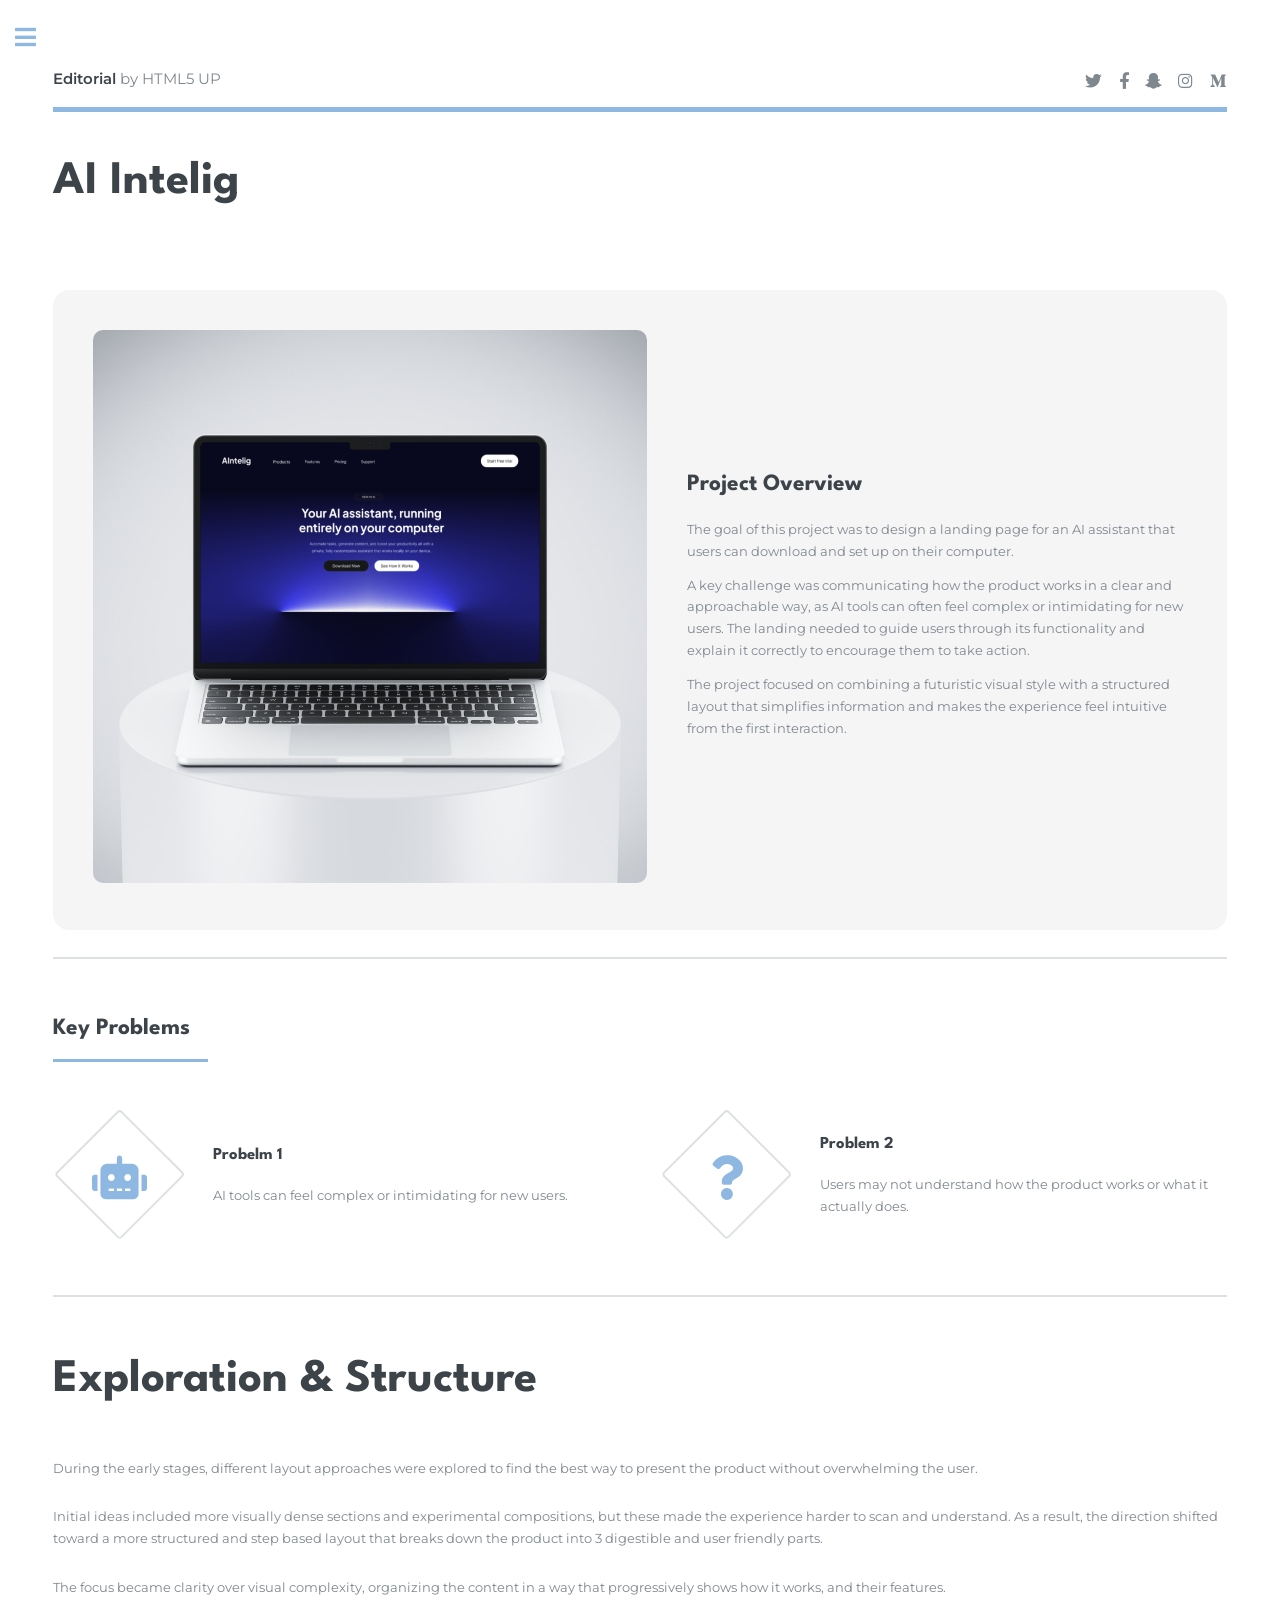
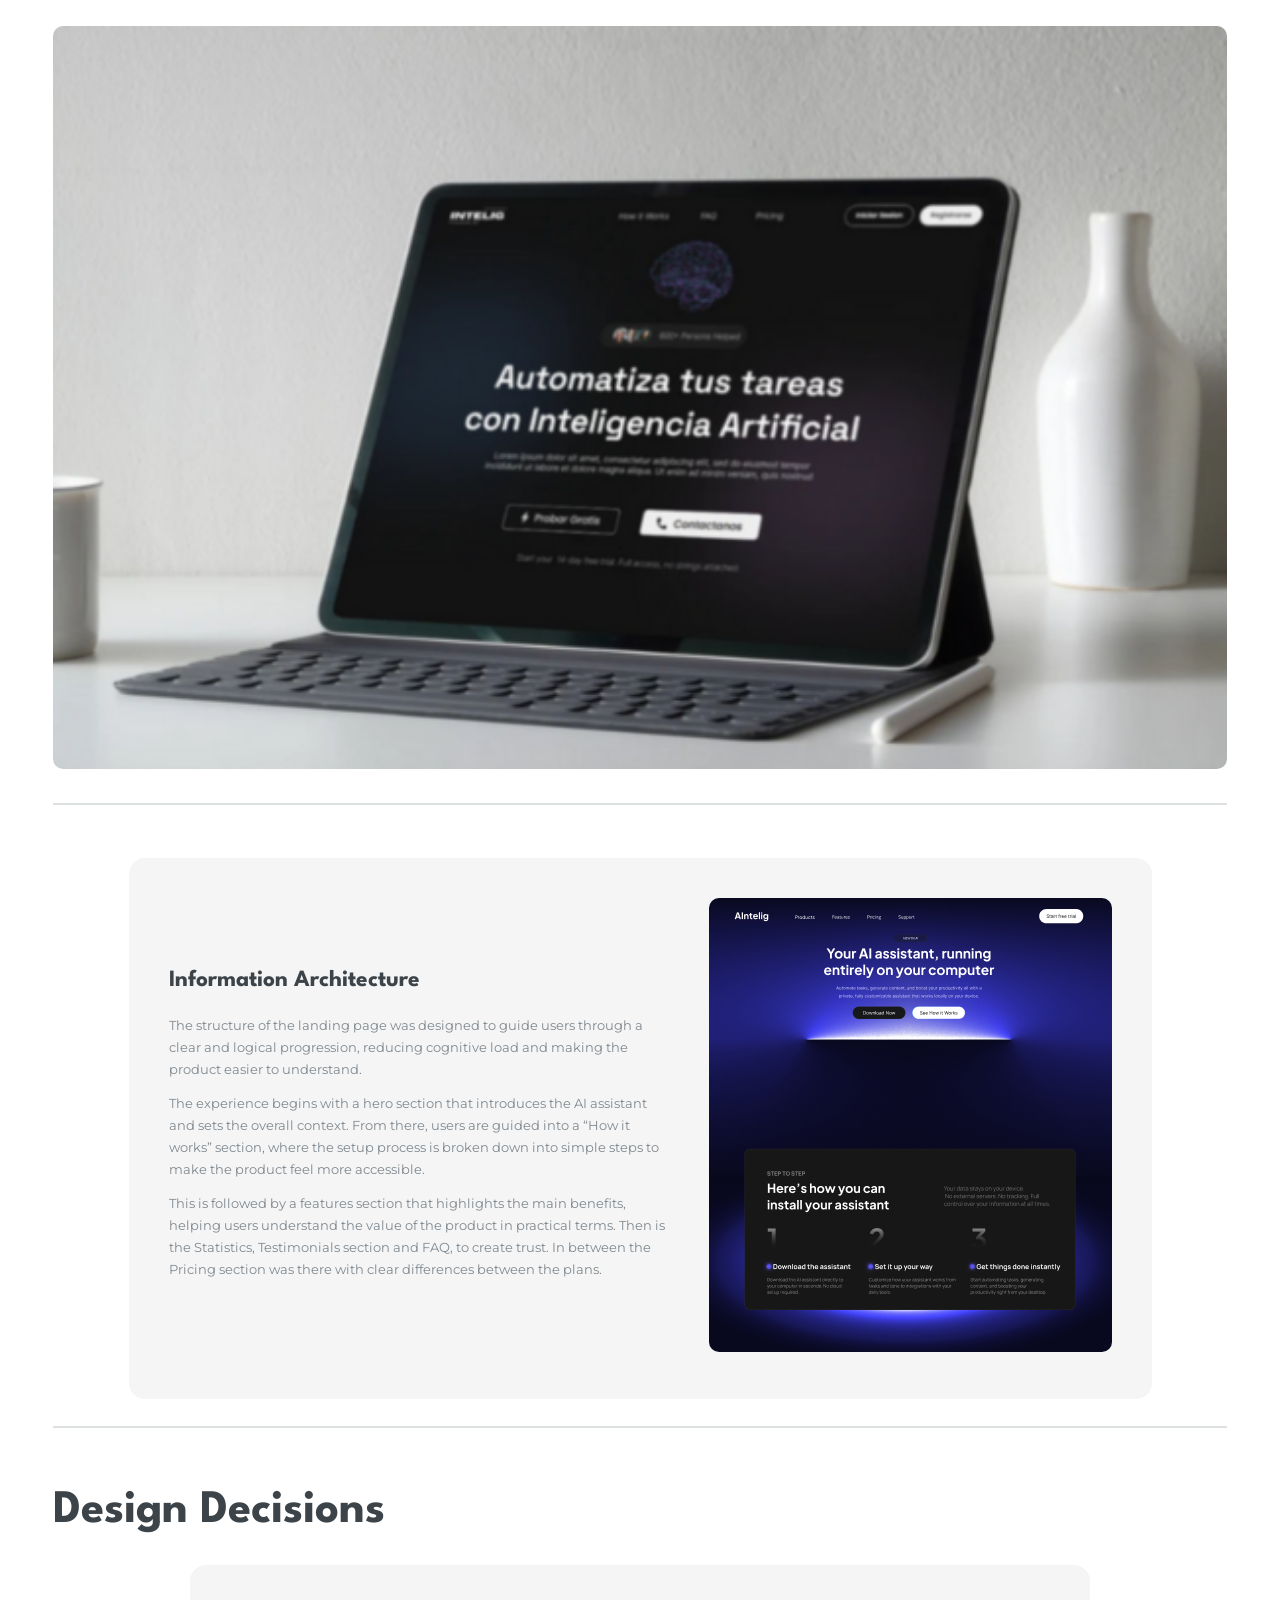
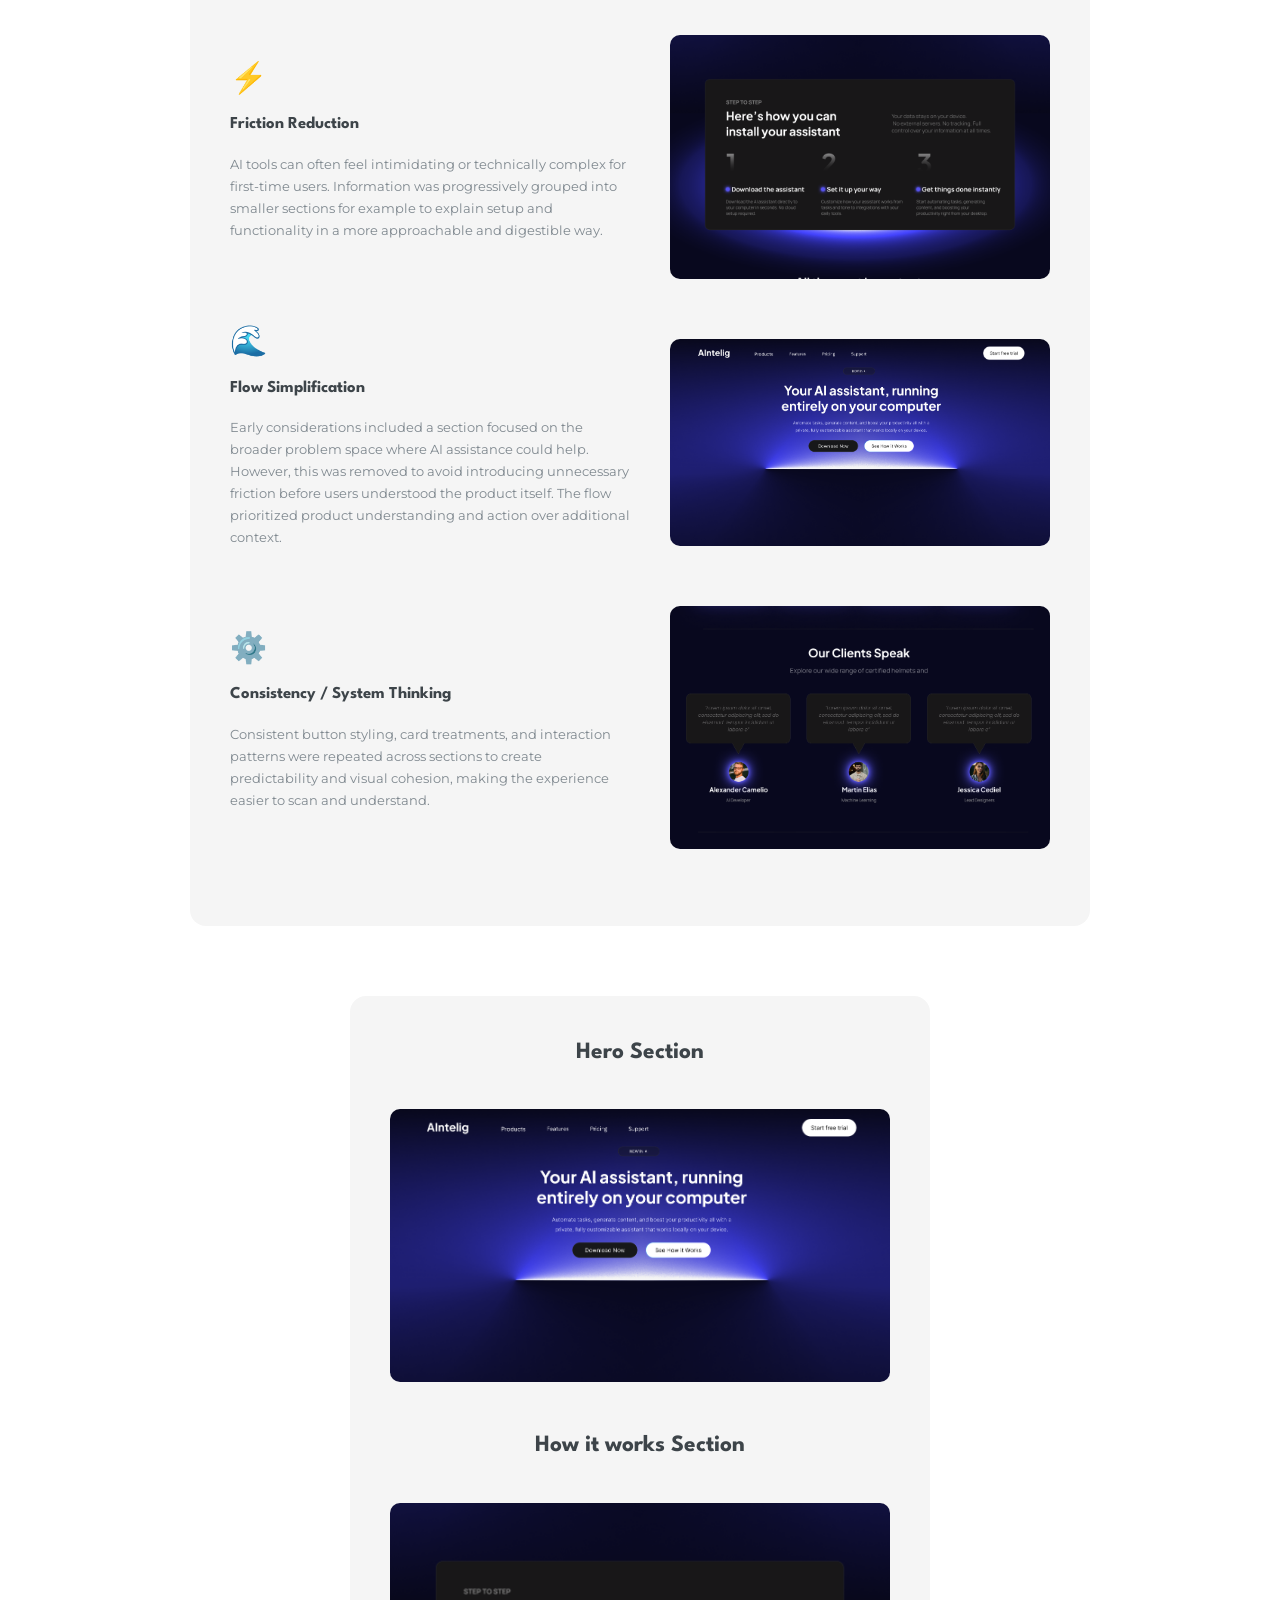
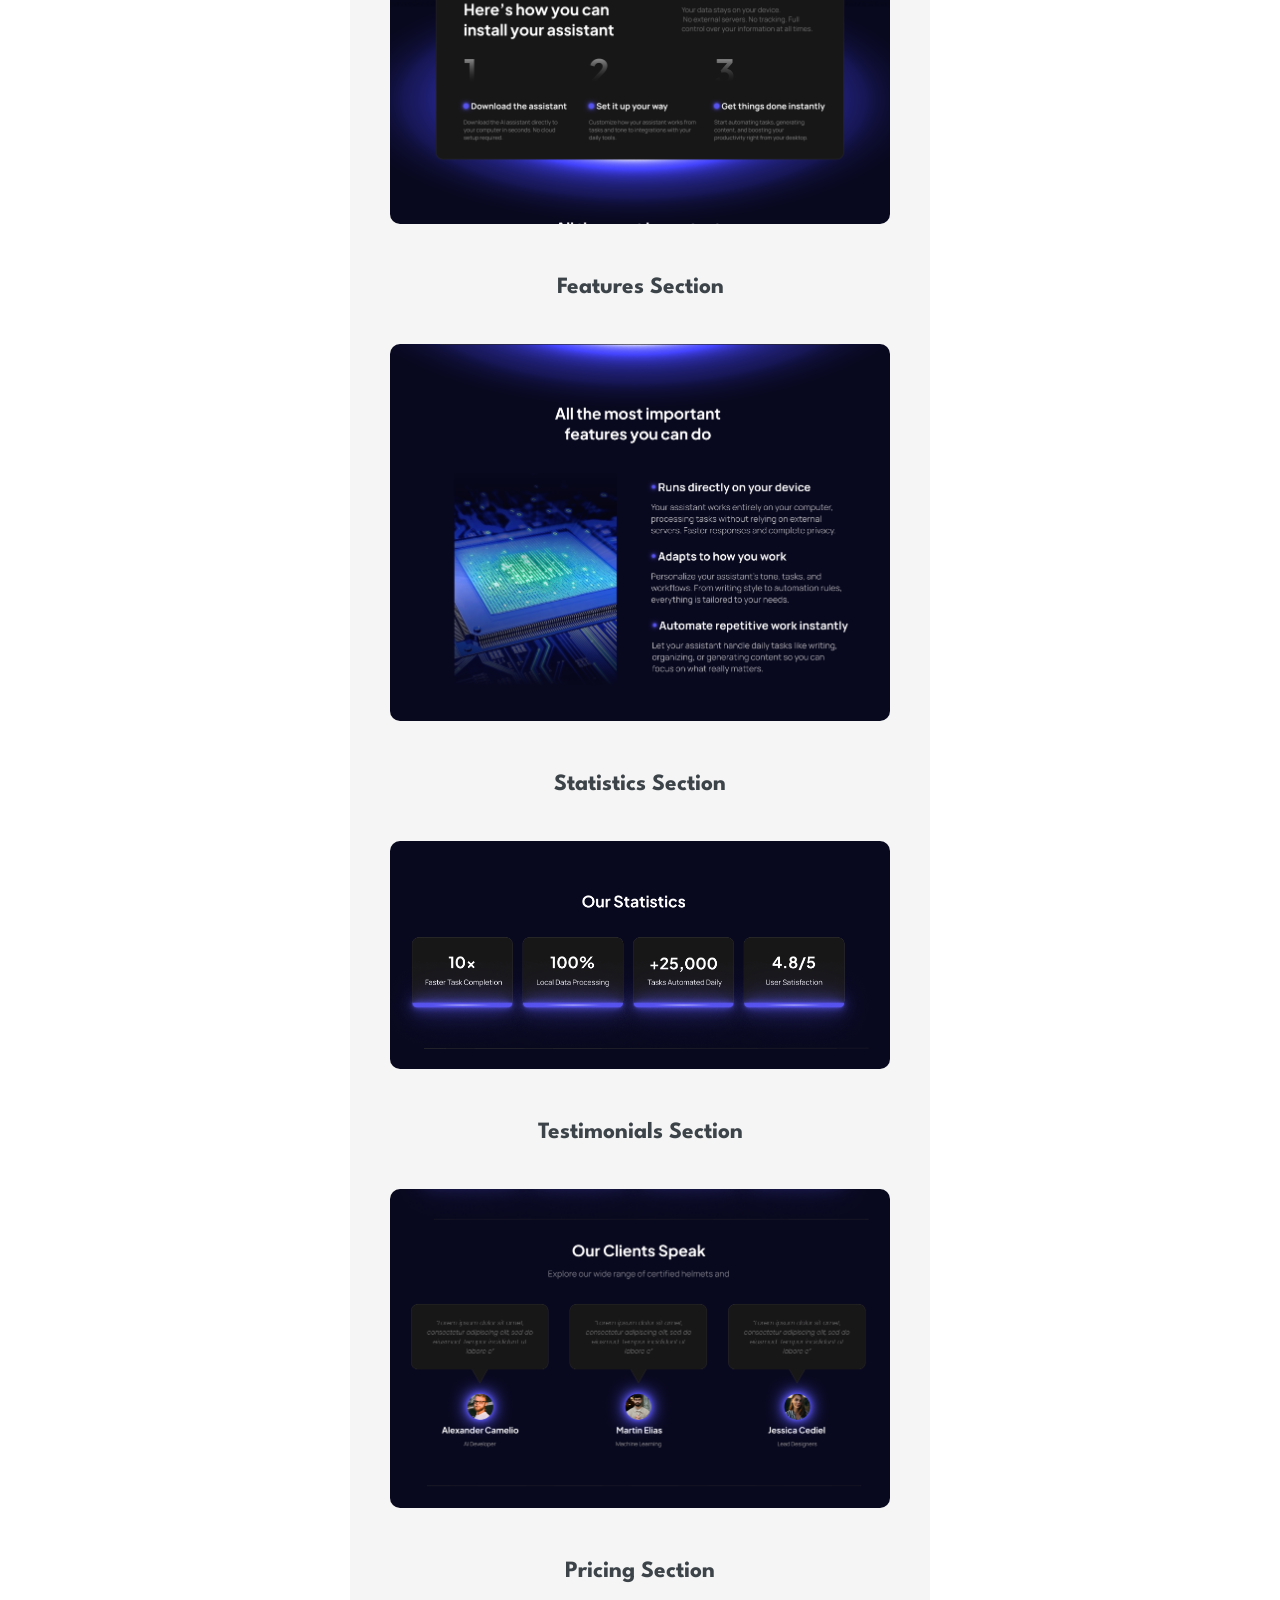
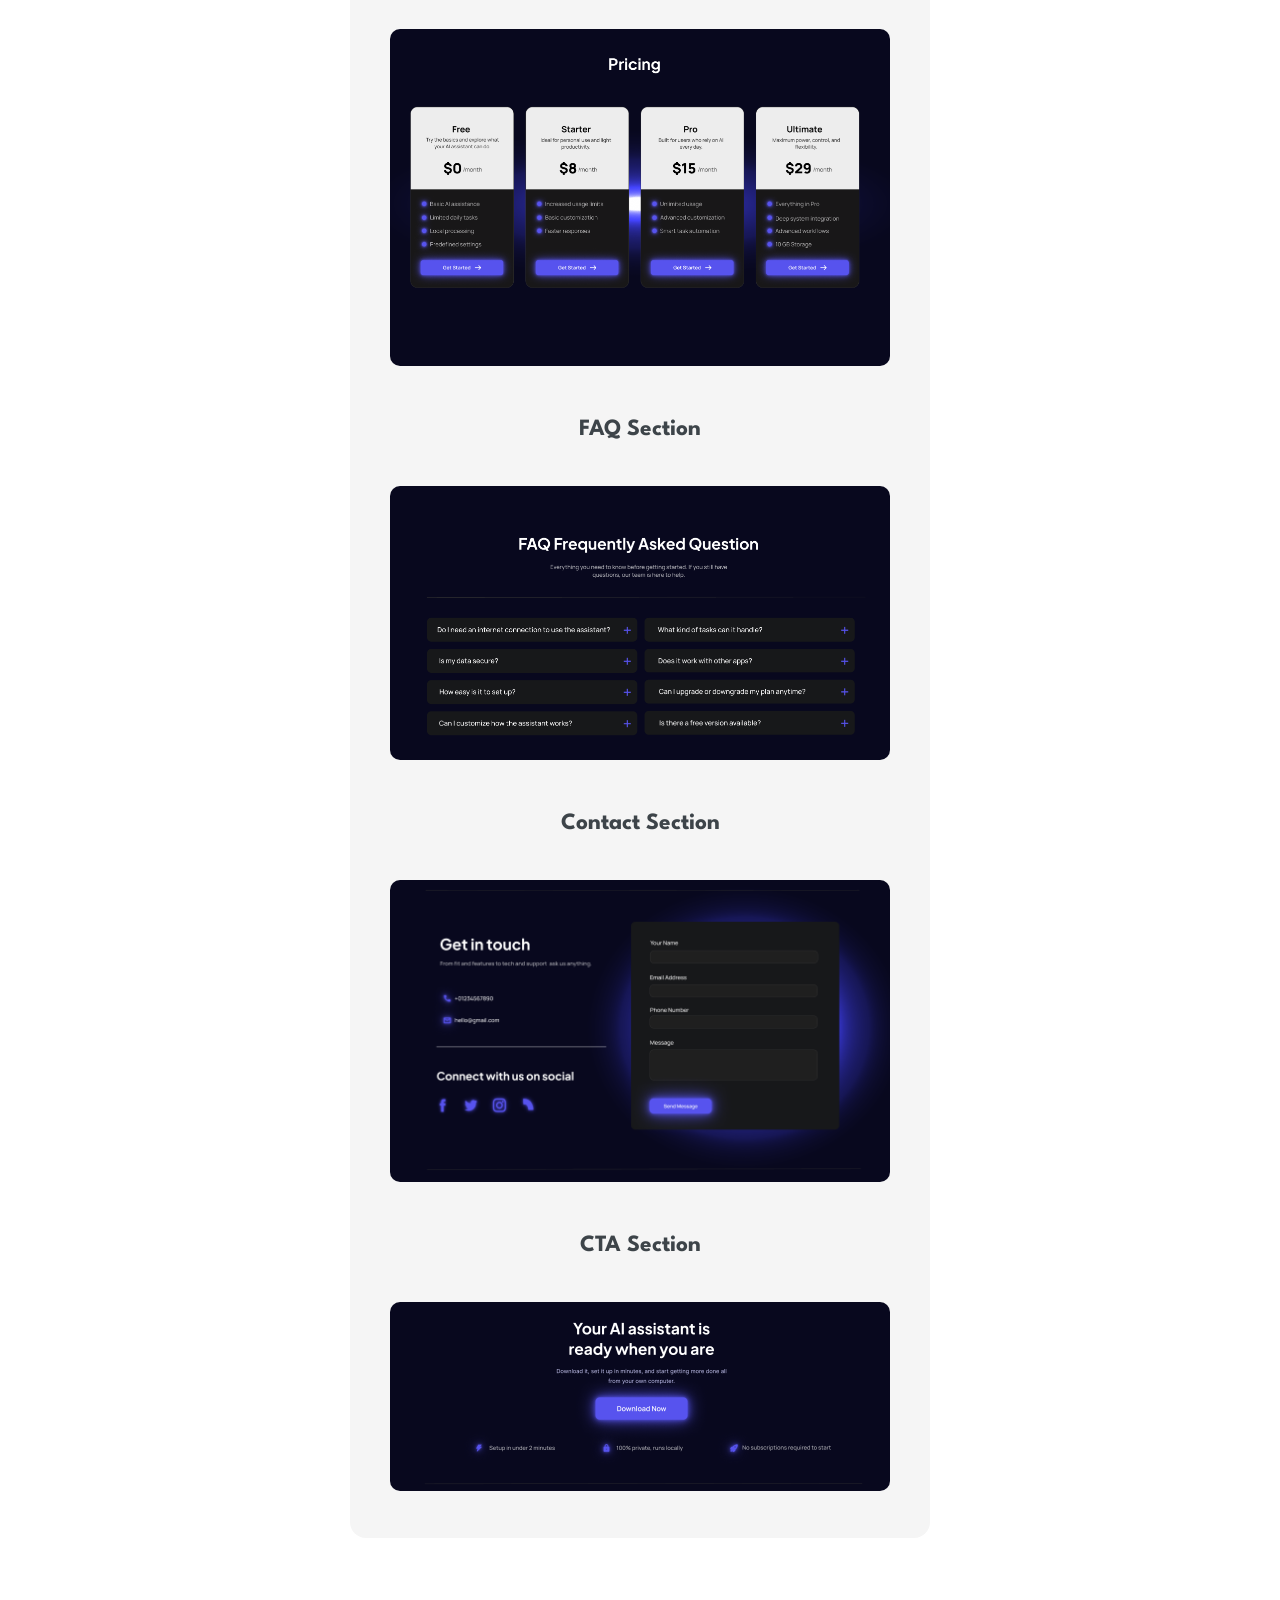
==== commit 4caa4df4: "Update Ai Intelig.html" ====
--- a/Ai Intelig.html
+++ b/Ai Intelig.html
@@ -142,7 +142,7 @@
 
     <!-- DERECHA -->
     <div class="decision-image">
-      <img src="images/CooperamosEscuelaTestimonials.png" alt="">
+      <img src="images/AInteligSteps.png" alt="">
     </div>
 
   </div>
@@ -159,7 +159,7 @@
 
     <!-- DERECHA -->
     <div class="decision-image">
-      <img src="images/CooEscHero.png" alt="">
+      <img src="images/AInteligHero.png" alt="">
     </div>
 
   </div>
@@ -176,7 +176,7 @@
 
     <!-- DERECHA -->
     <div class="decision-image">
-      <img src="images/CooEscModal.png" alt="">
+      <img src="images/AInteligTestimonials.png" alt="">
     </div>
 								  </div>
 
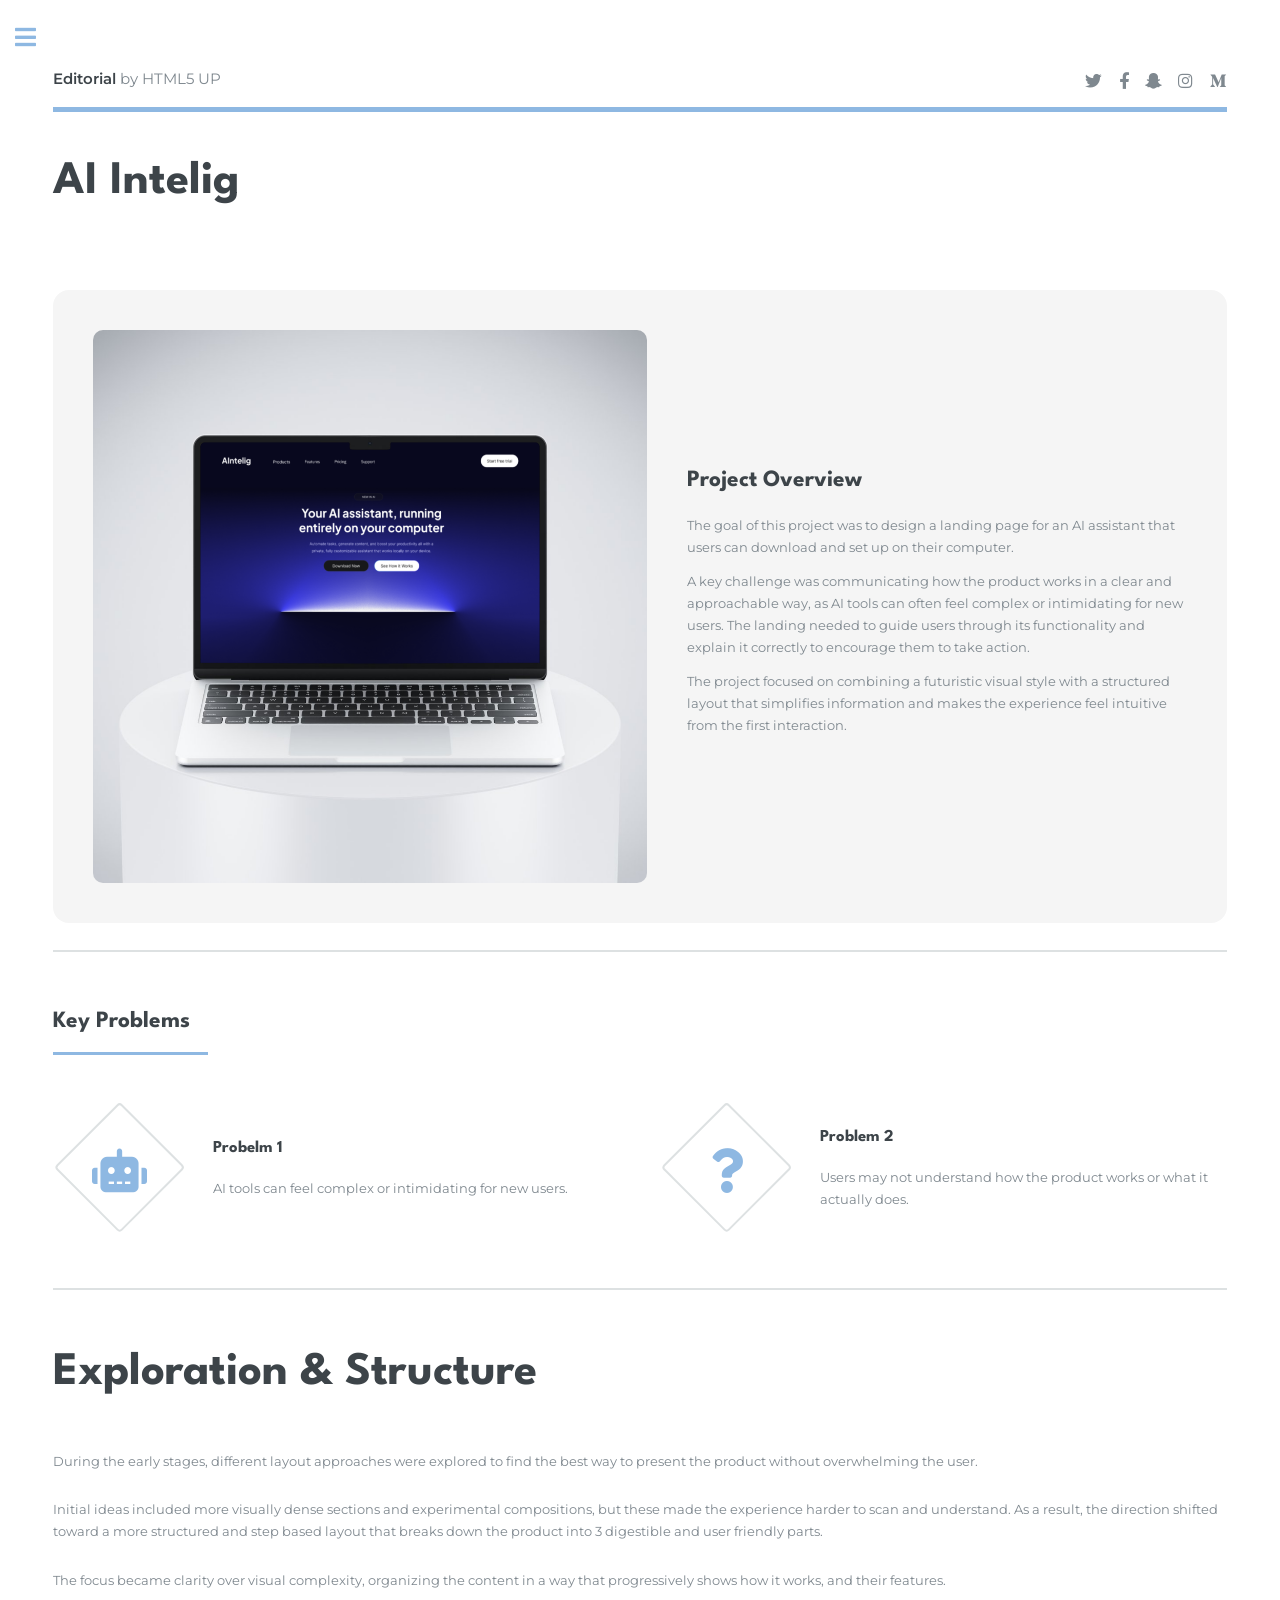
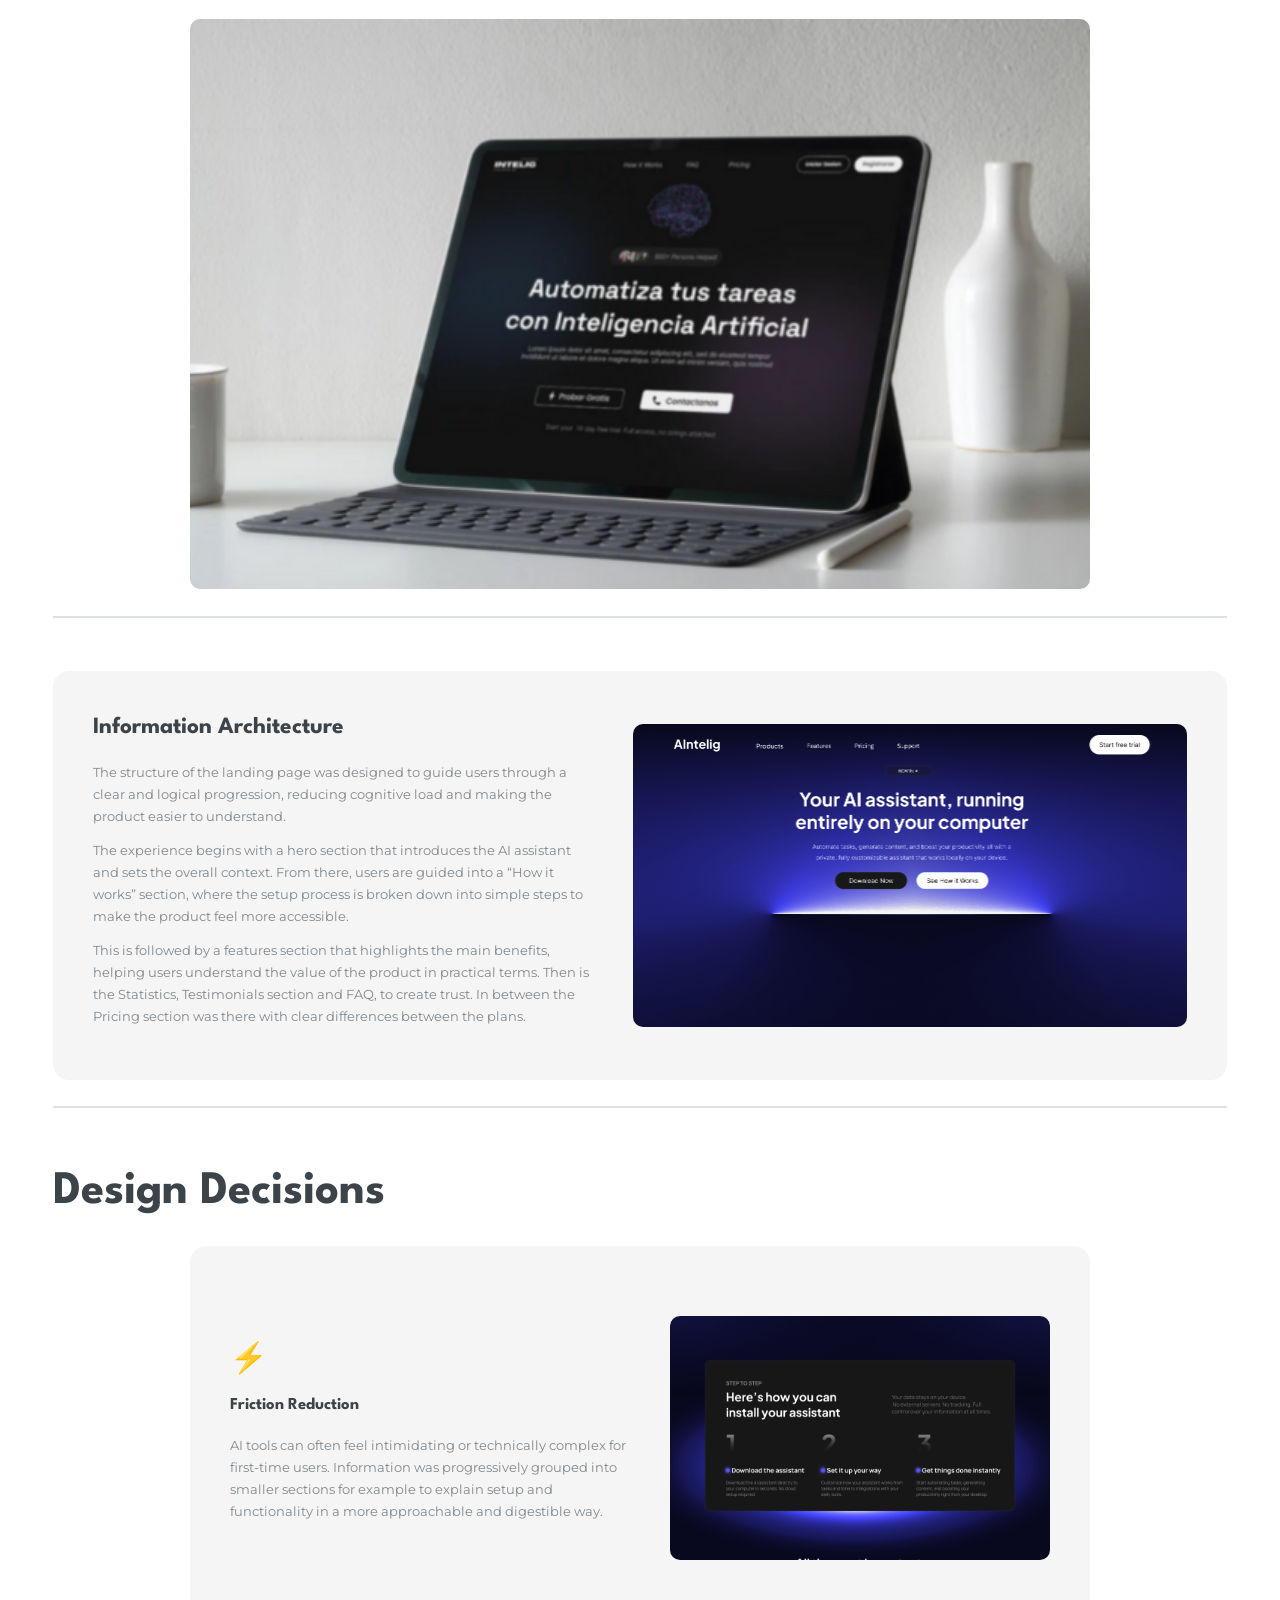
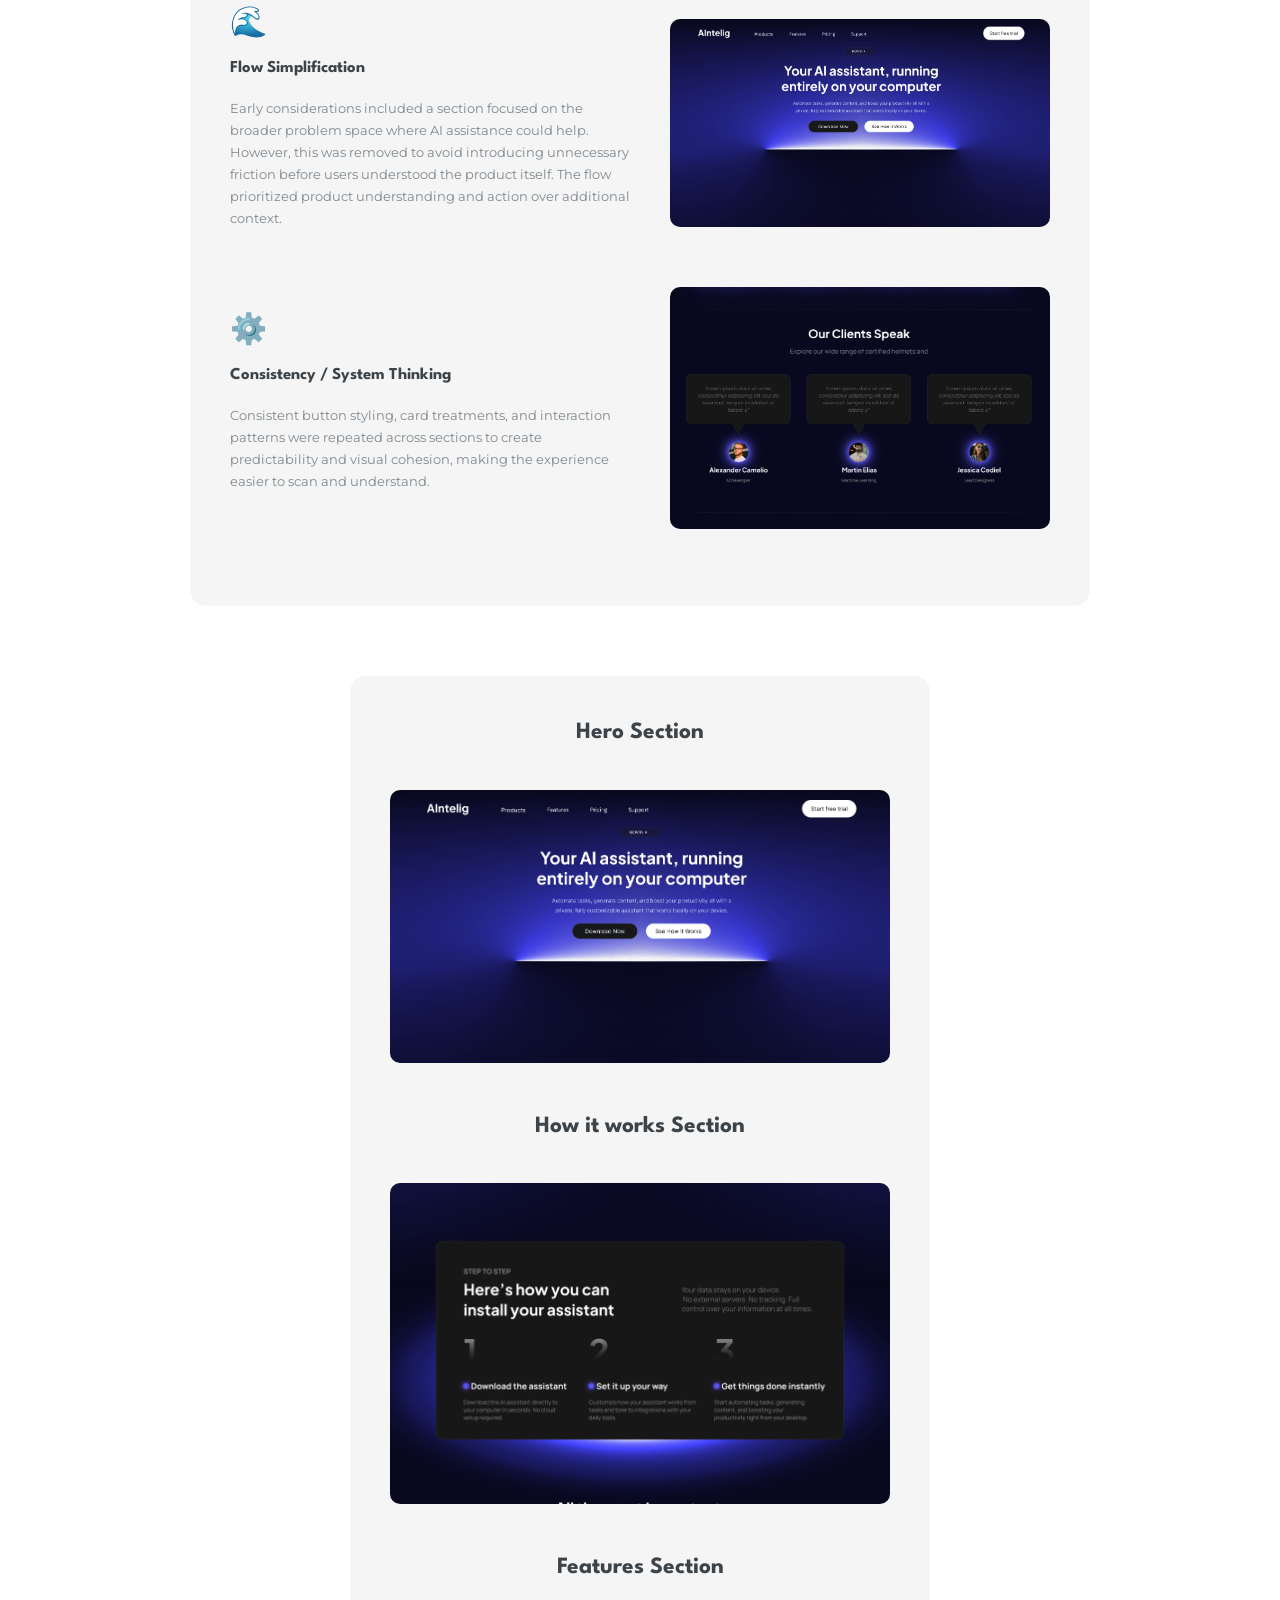
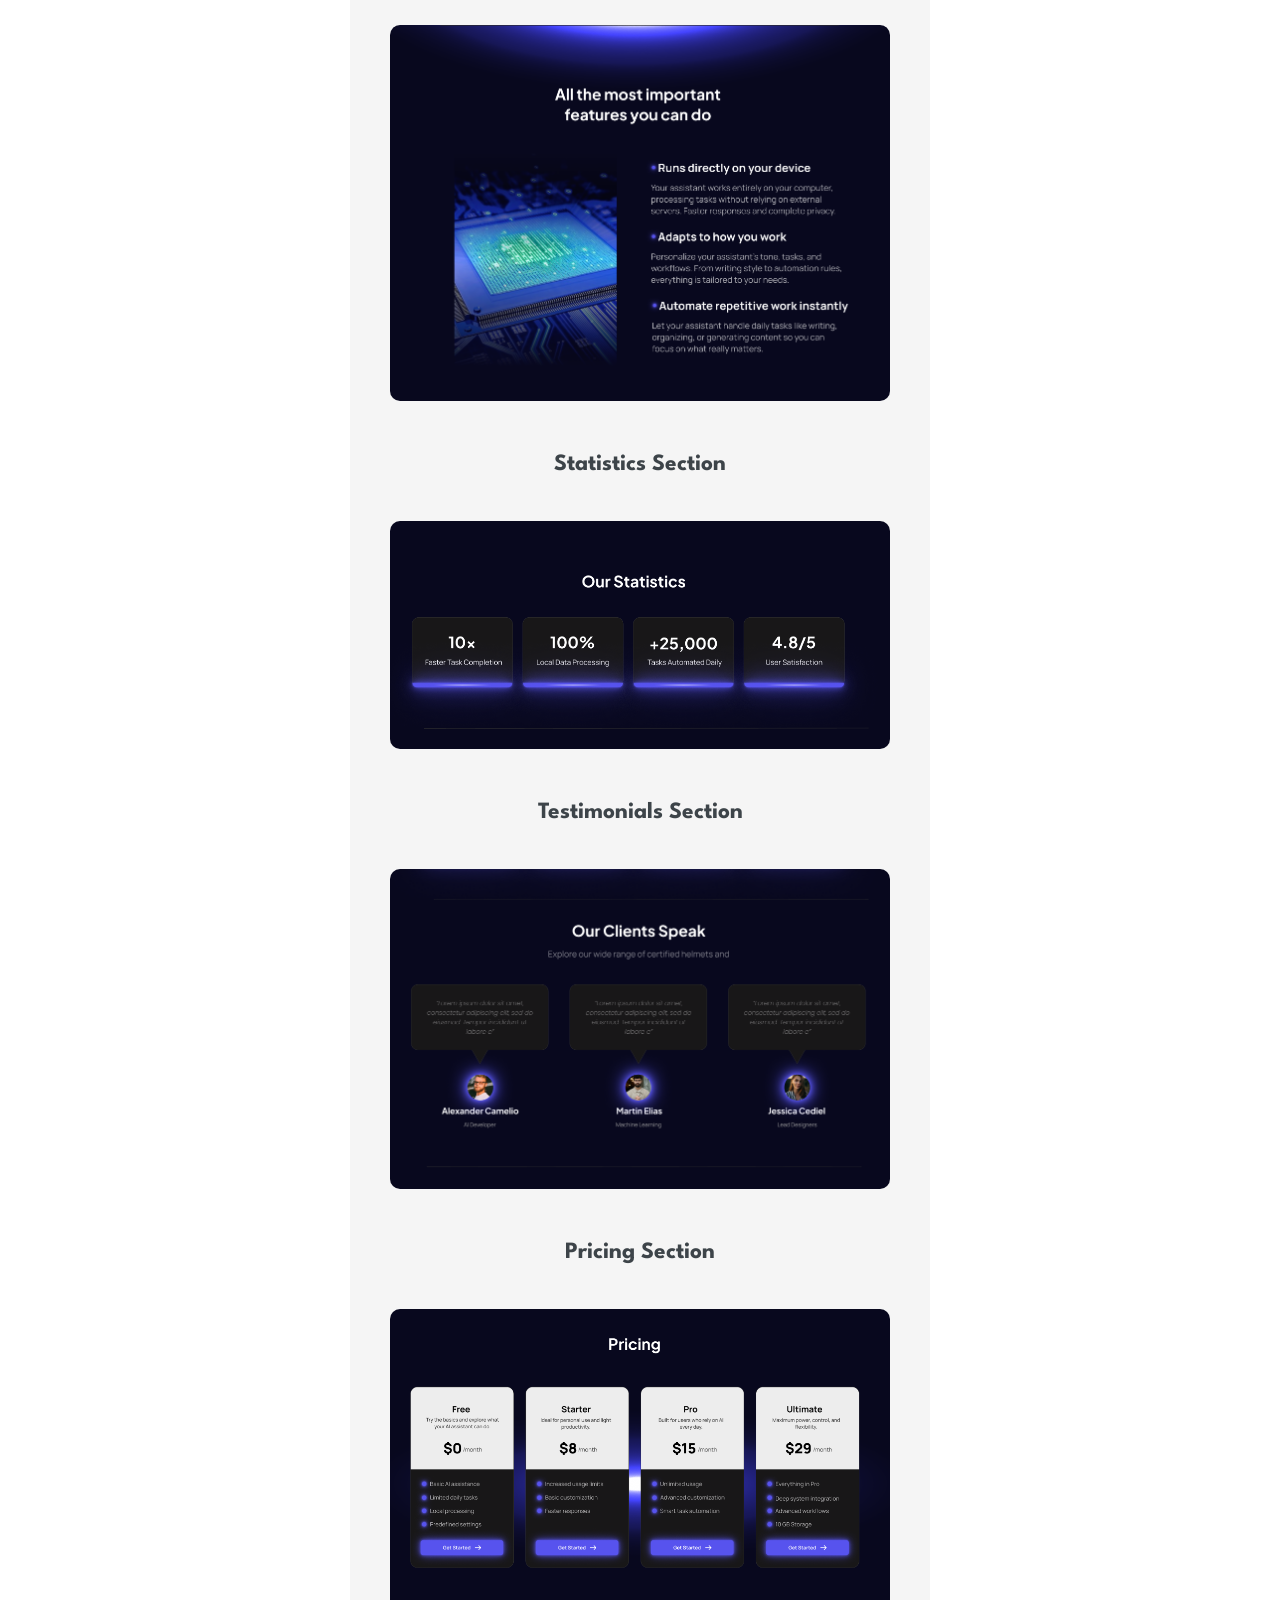
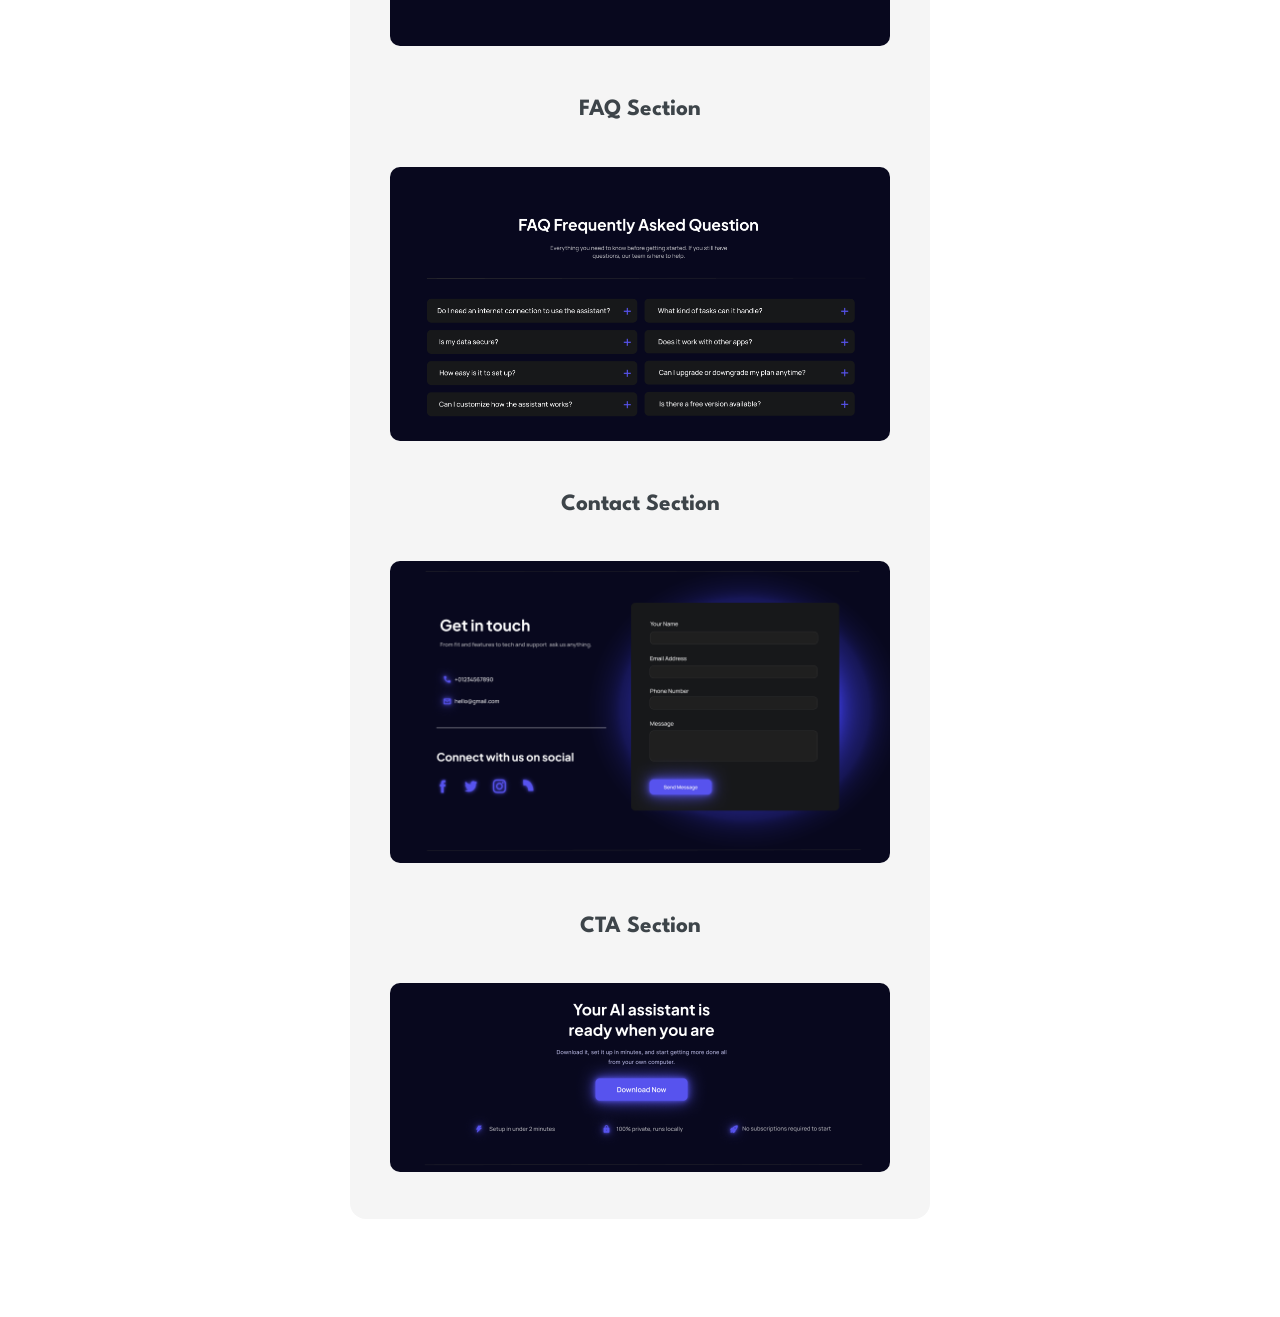
==== commit 9073b407: "Update Ai Intelig.html" ====
--- a/Ai Intelig.html
+++ b/Ai Intelig.html
@@ -121,7 +121,7 @@
     </div>
 								      <!-- IZQUIERDA (IMAGEN) -->
                               <div class="overview-image">
-                               <img src="images/AInteligInfo.png" alt="Proyecto Artesastore">
+                               <img src="images/AInteligHero.png" alt="Proyecto Artesastore">
                             </div>
 
   </div>
--- a/assets/css/main.css
+++ b/assets/css/main.css
@@ -2317,10 +2317,16 @@
     border-radius: 16px;
 }
 
-.overview-image img {
+.overview-image {
+    display: flex;
+    justify-content: center;
+}
+
+.overview-image img { 
     width: 100%;
+    max-width: 900px;
     height: auto;
-	border-radius: 10px;
+    border-radius: 10px;
 }
 
 .overview-text {
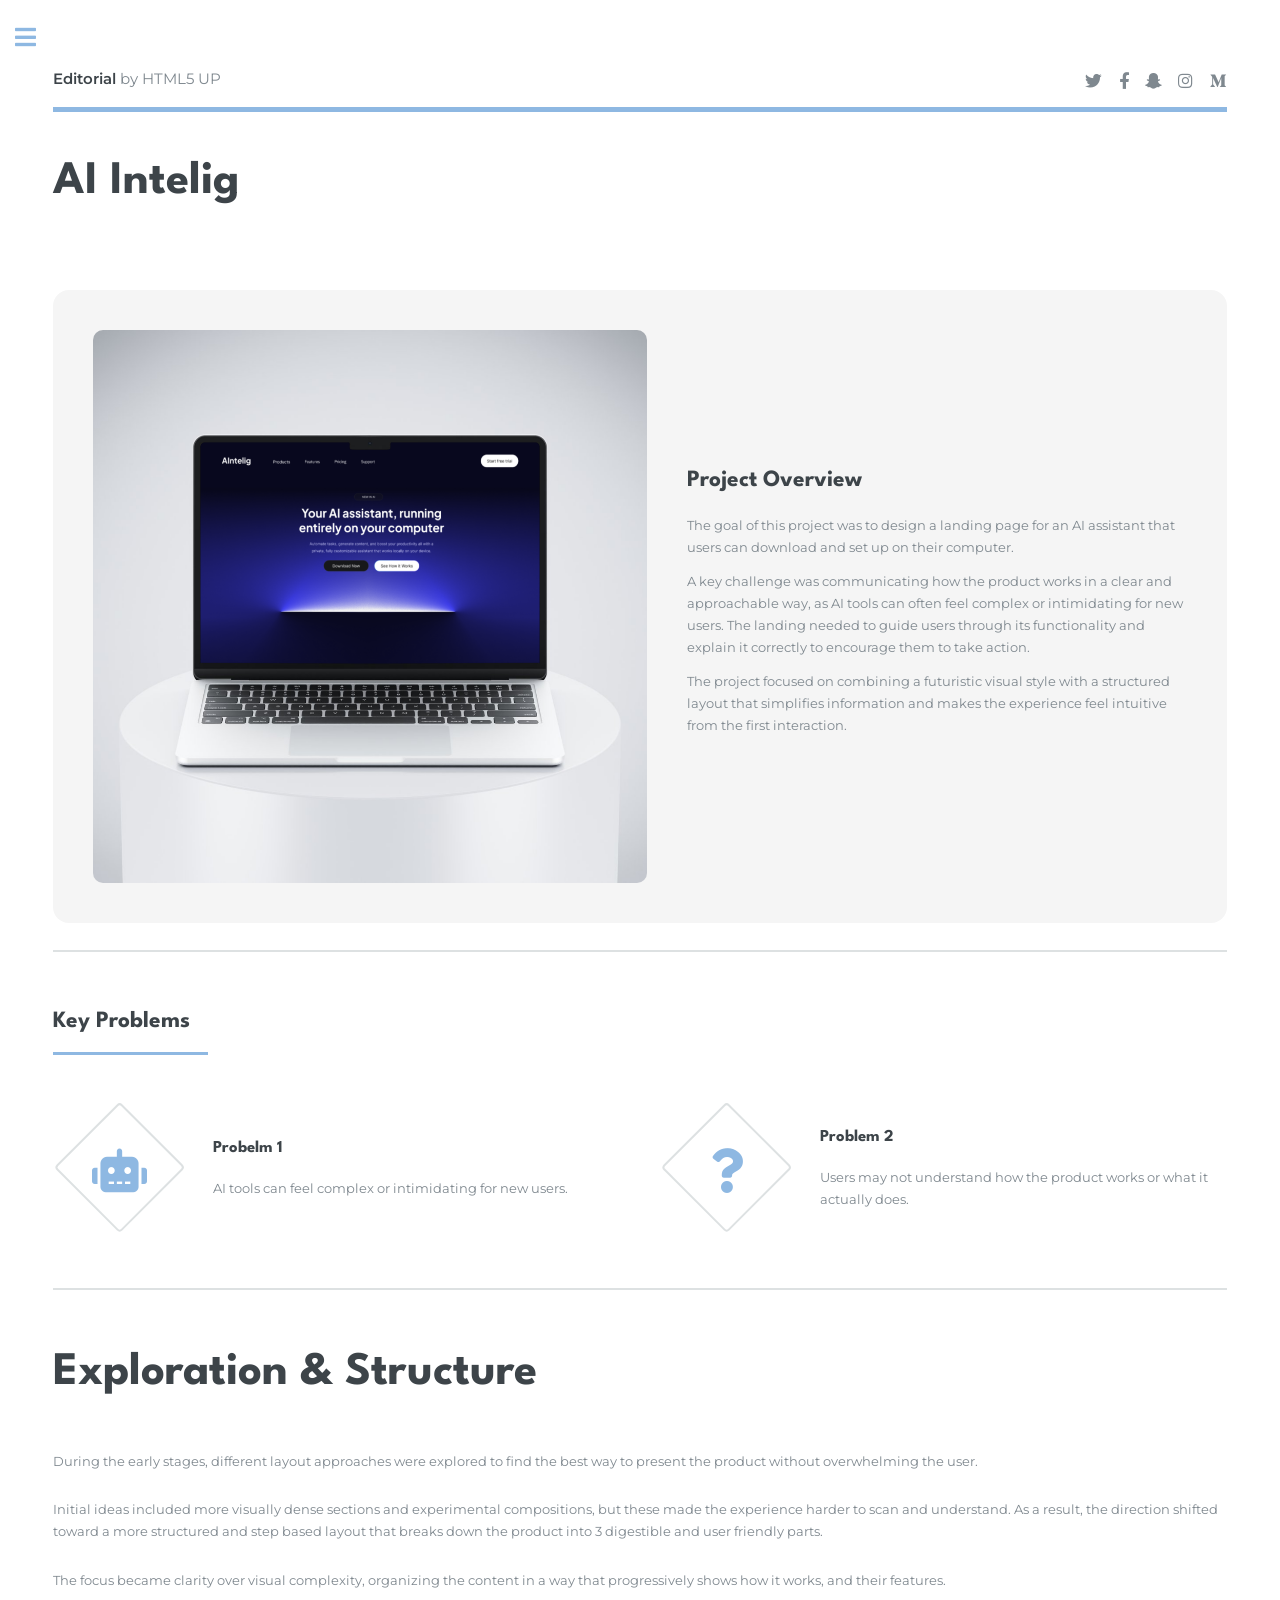
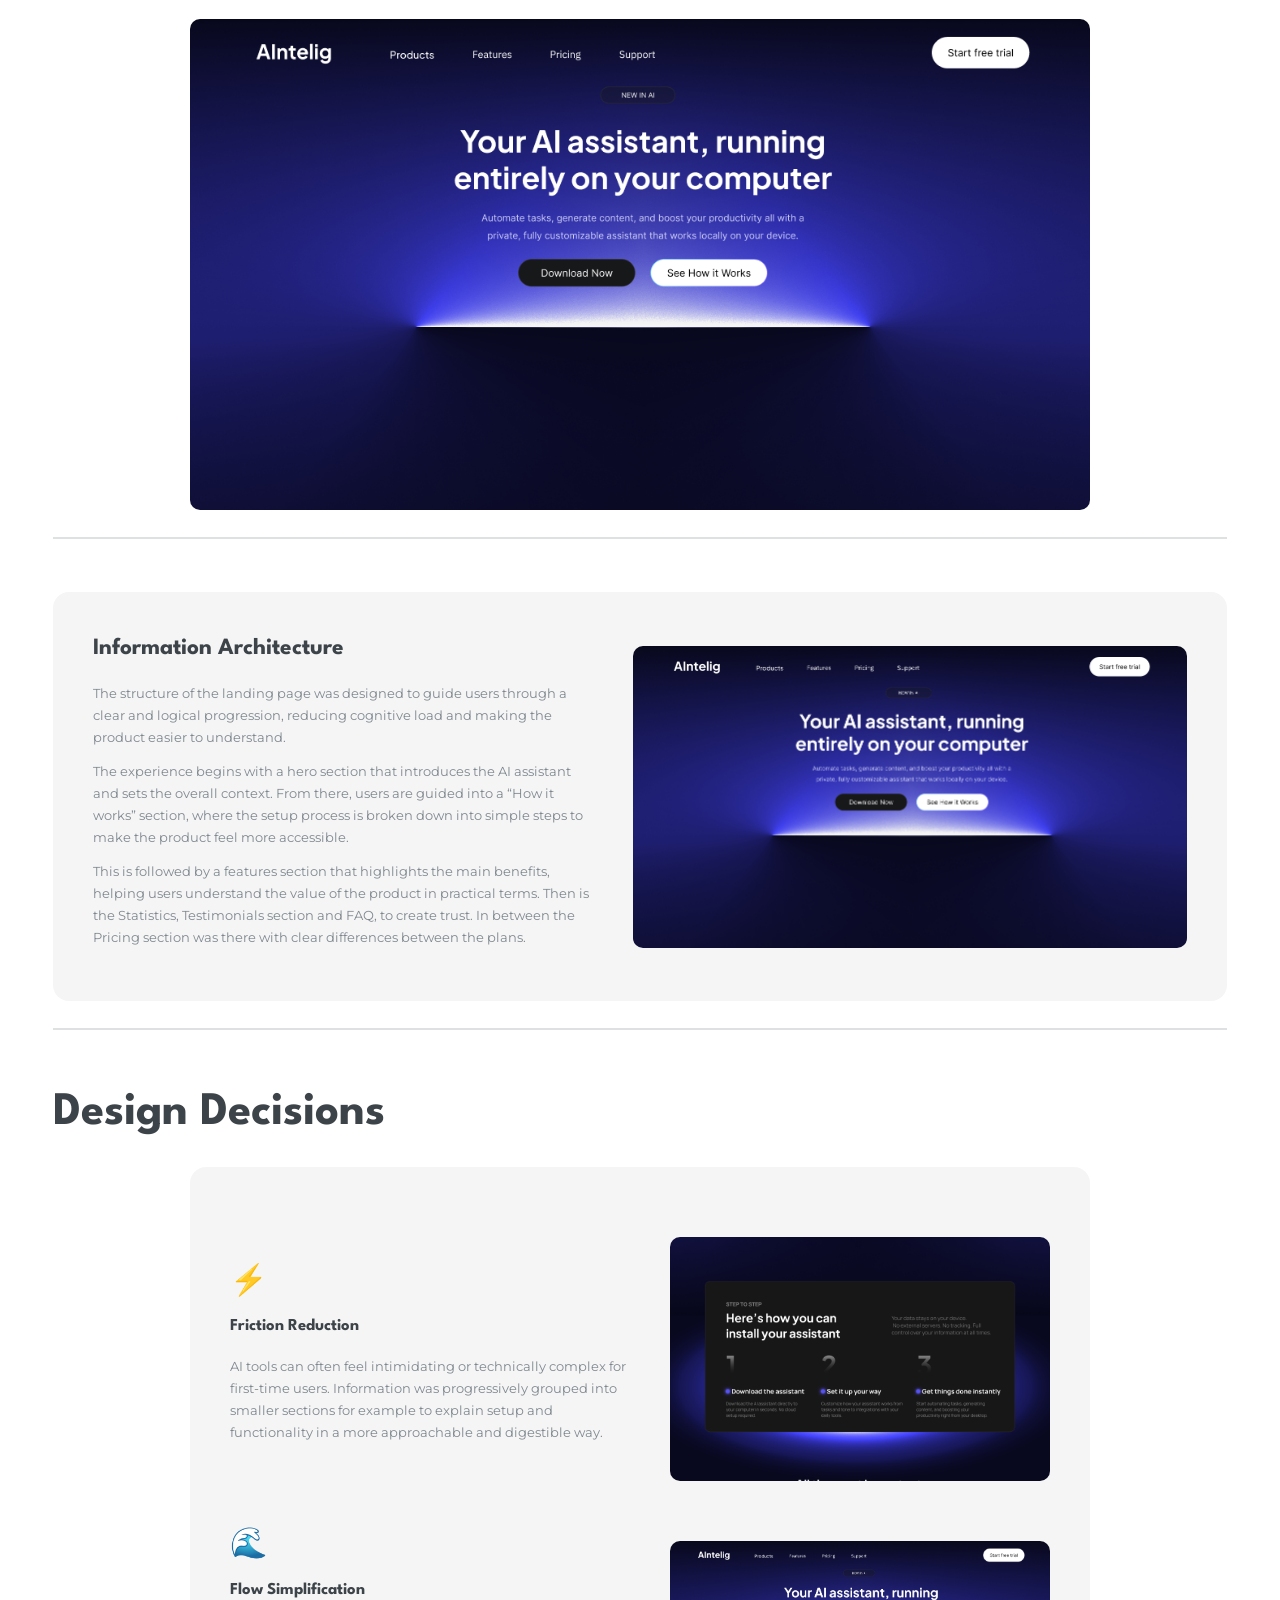
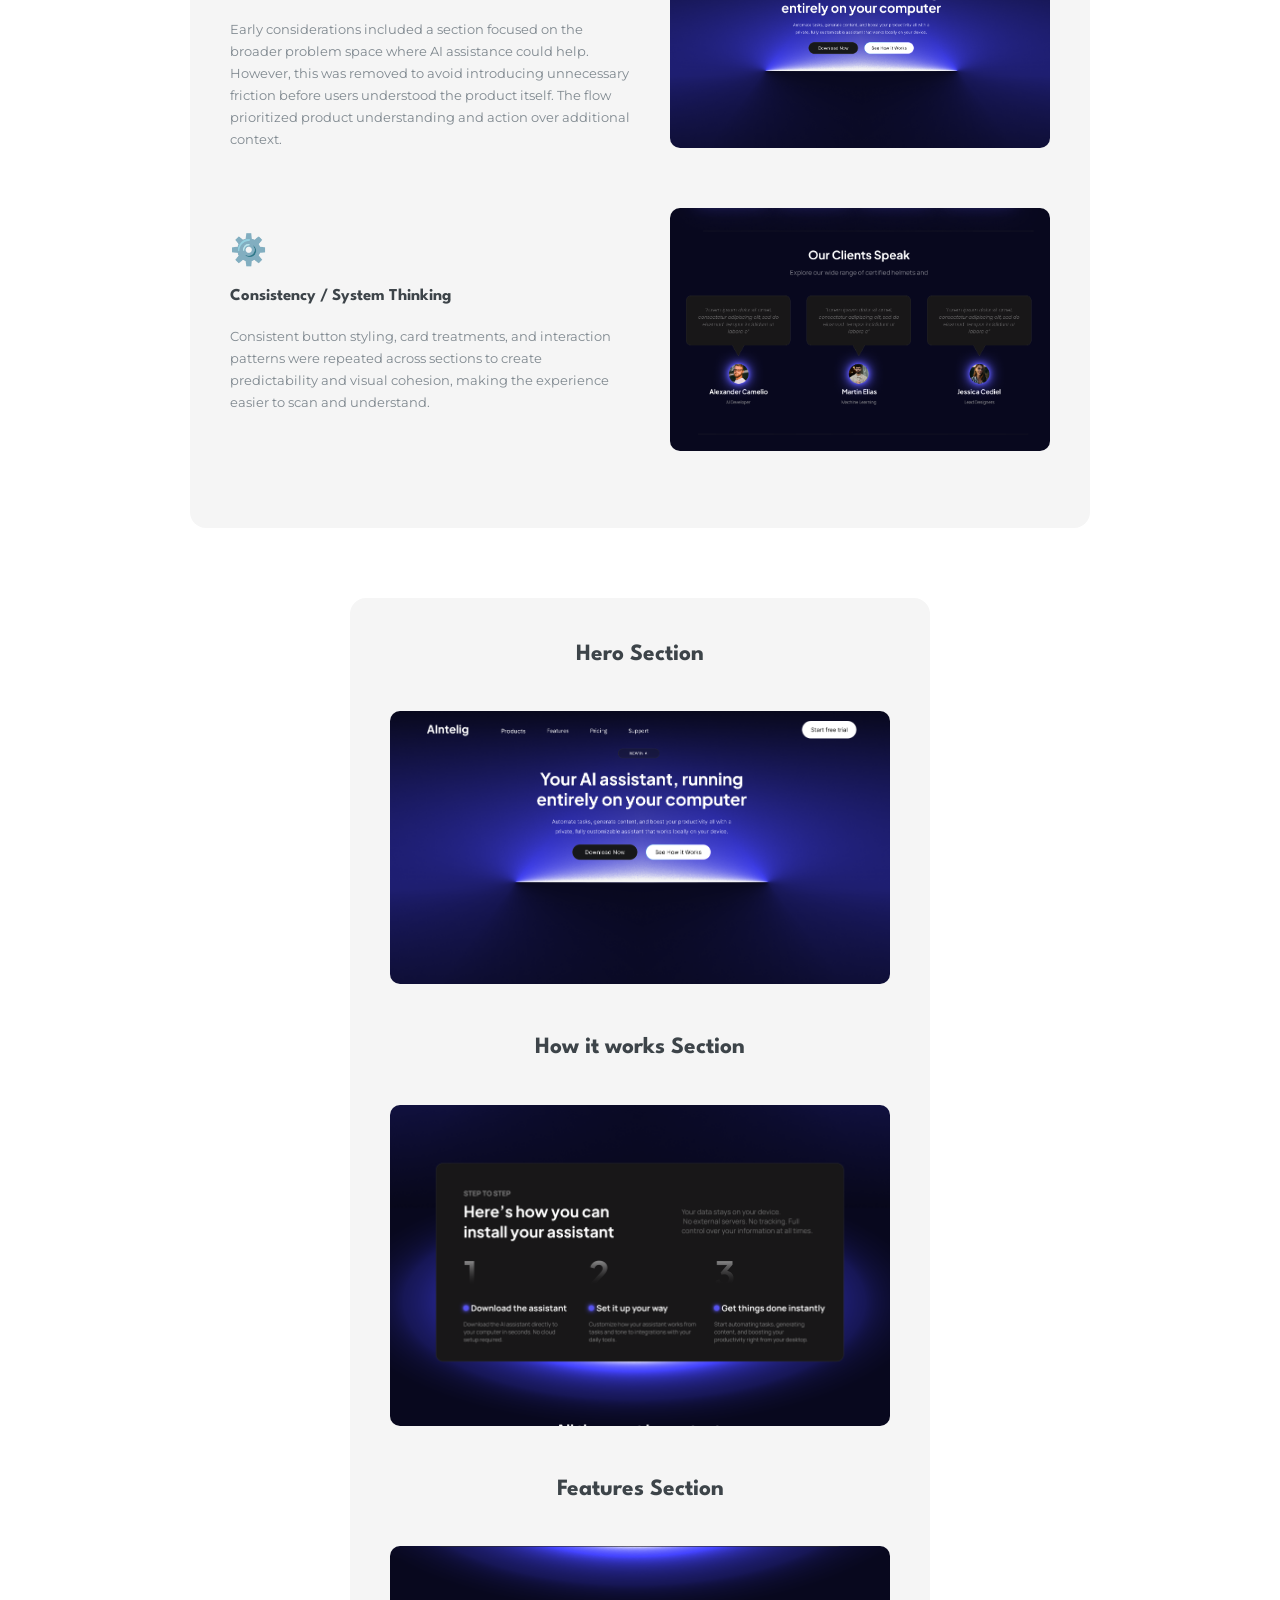
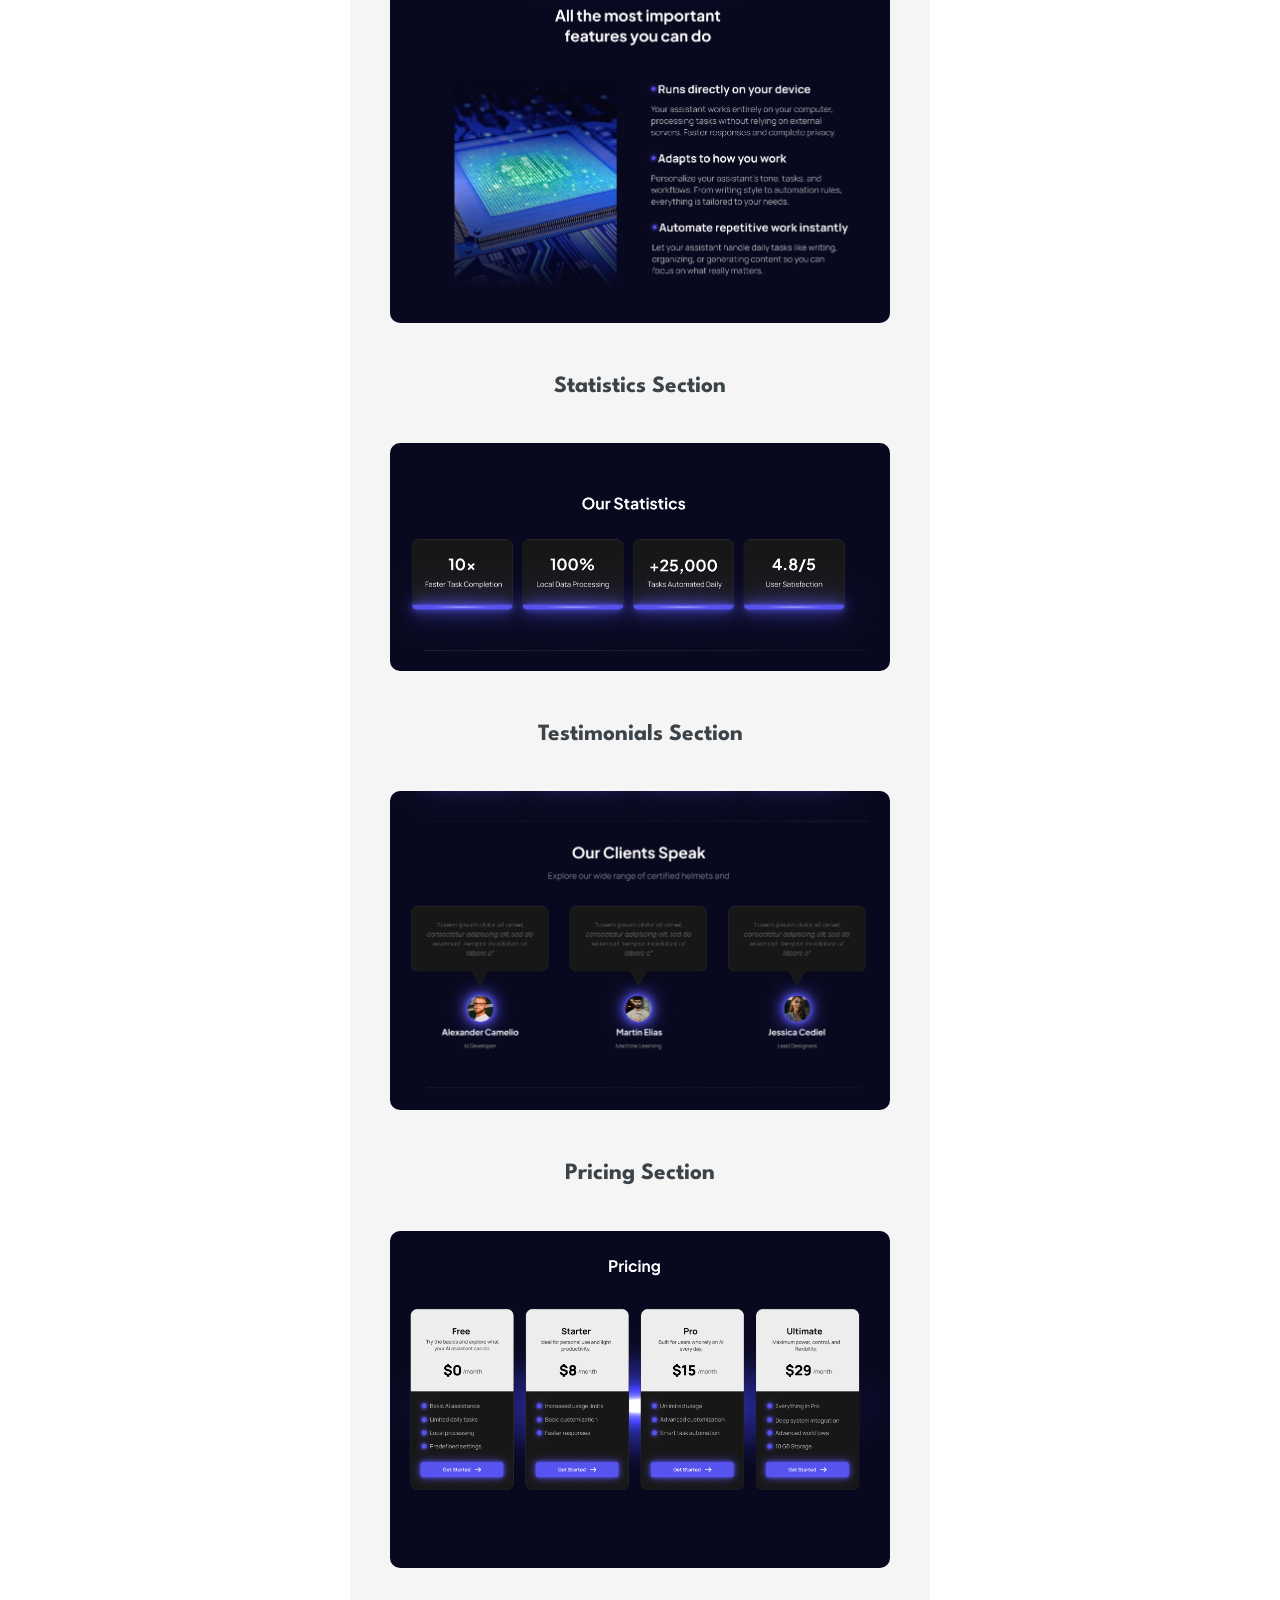
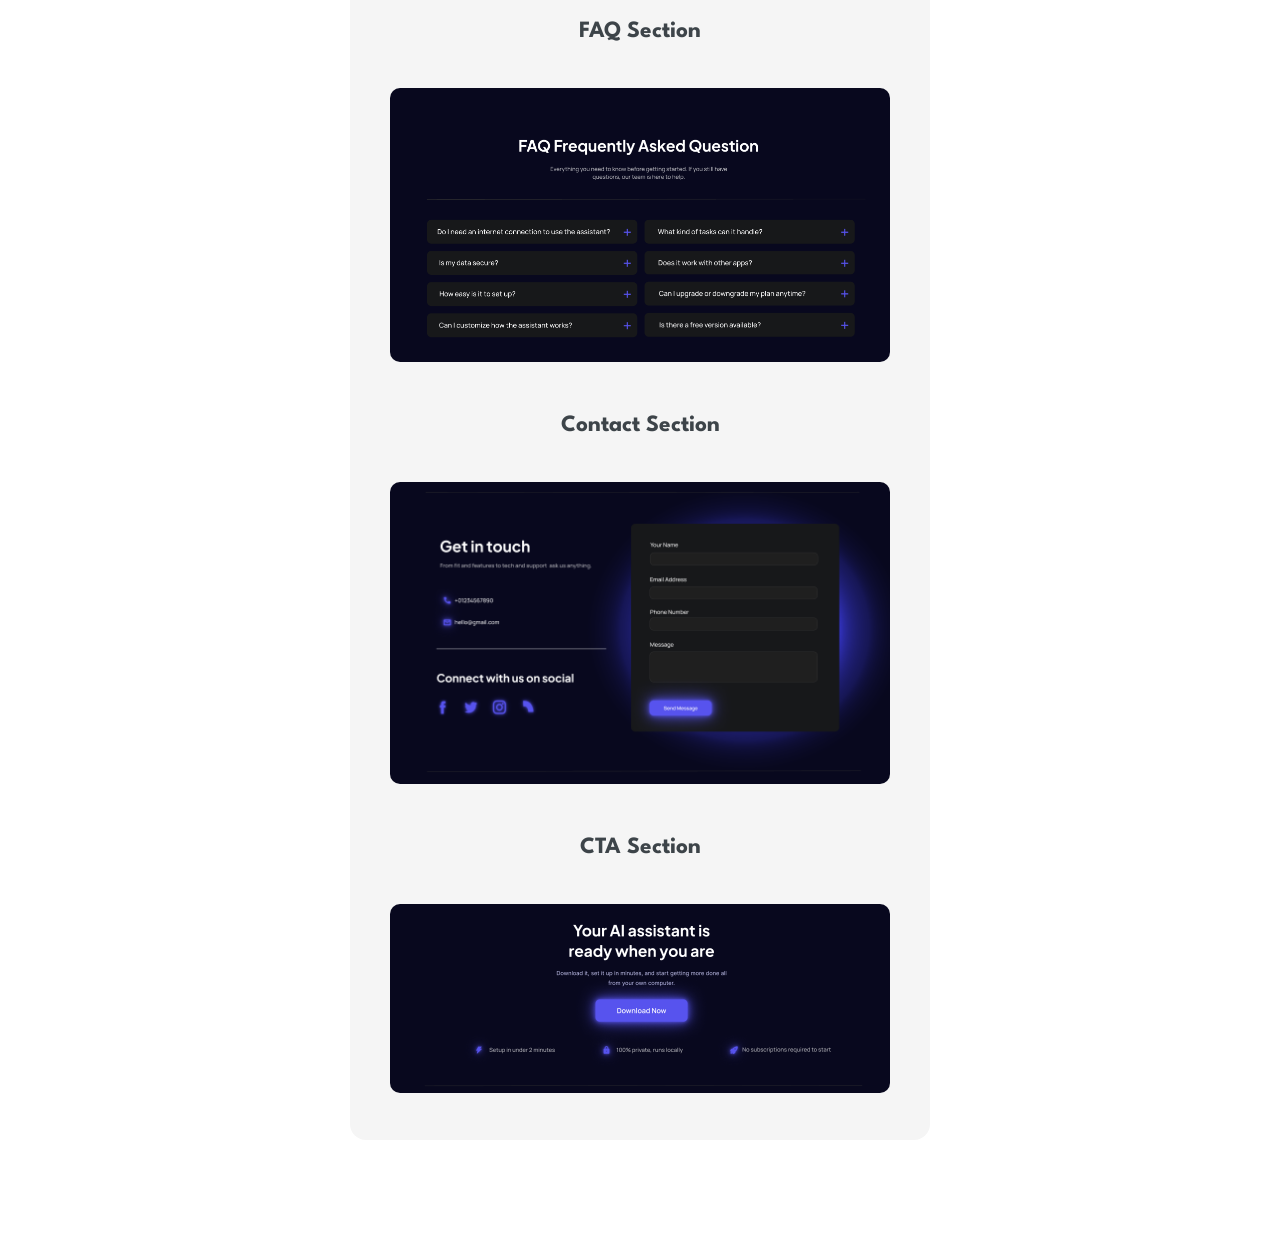
==== commit 598994cb: "Update Ai Intelig.html" ====
--- a/Ai Intelig.html
+++ b/Ai Intelig.html
@@ -97,7 +97,7 @@
 									<p>Initial ideas included more visually dense sections and experimental compositions, but these made the experience harder to scan and understand. As a result, the direction shifted toward a more structured and step based layout that breaks down the product into 3 digestible and user friendly parts.</p>
 									<p>The focus became clarity over visual complexity, organizing the content in a way that progressively shows how it works, and their features.</p>
 									<div class="overview-image">
-										<img src="images/Fotodeverdad.png" alt="Mi foto del diseño">
+										<img src="images/AInteligHero.png" alt="Mi foto del diseño">
 									</div>
 									</span>
 								</section>
@@ -121,7 +121,7 @@
     </div>
 								      <!-- IZQUIERDA (IMAGEN) -->
                               <div class="overview-image">
-                               <img src="images/AInteligHero.png" alt="Proyecto Artesastore">
+                               <img src="images/AInteligHero.png" alt="Proyecto AI Intelig">
                             </div>
 
   </div>
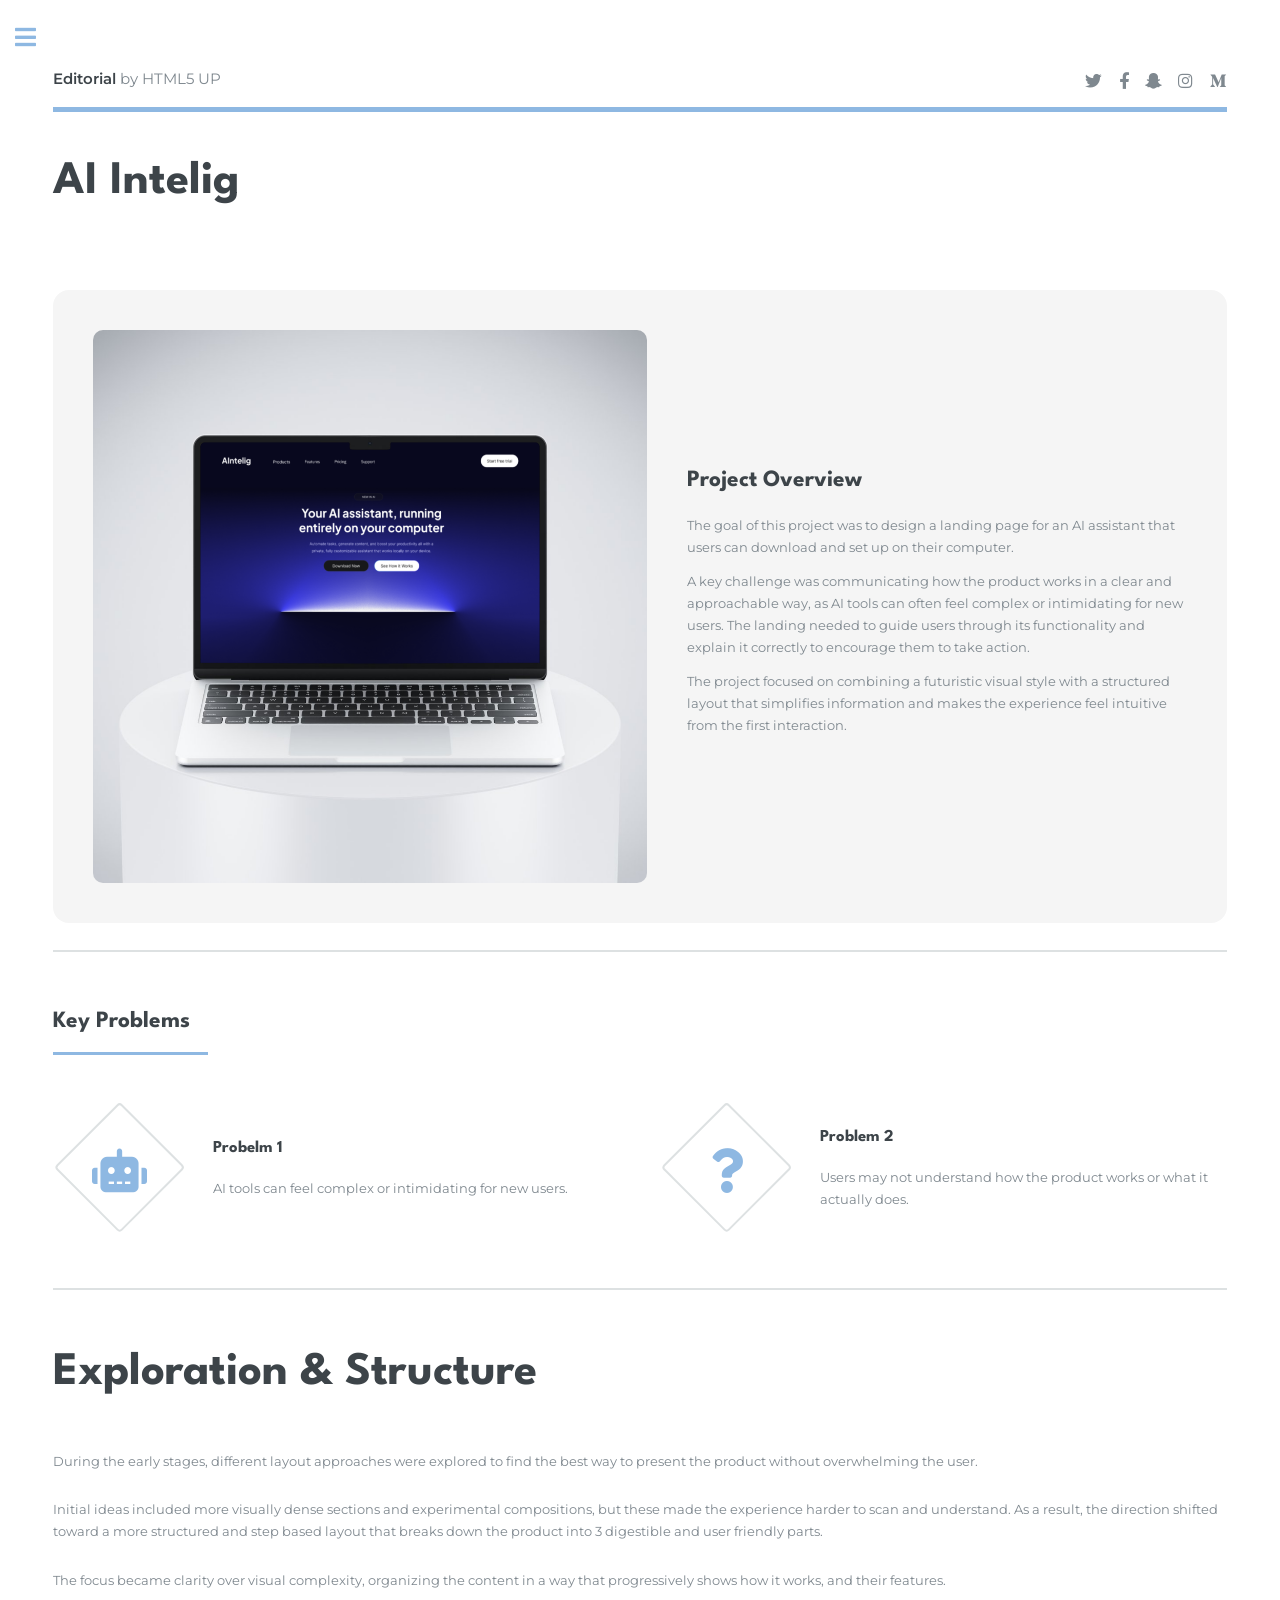
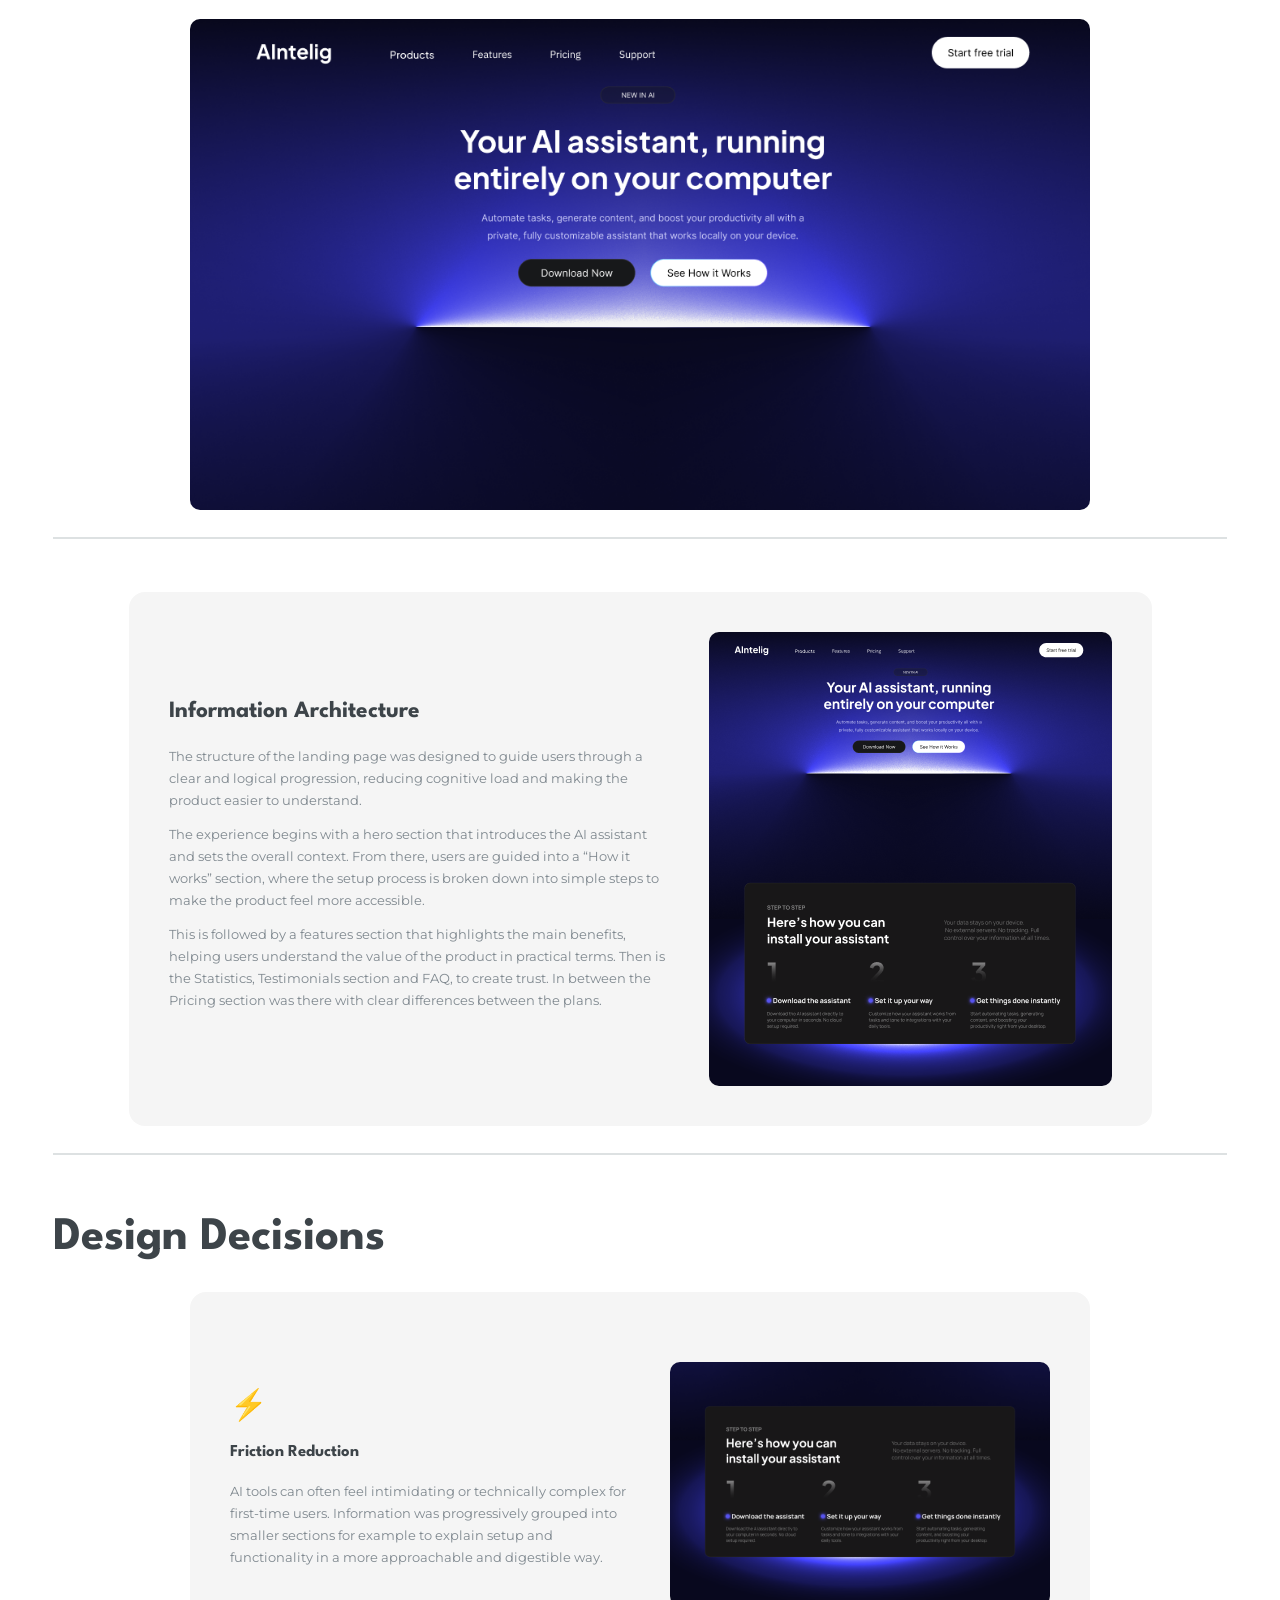
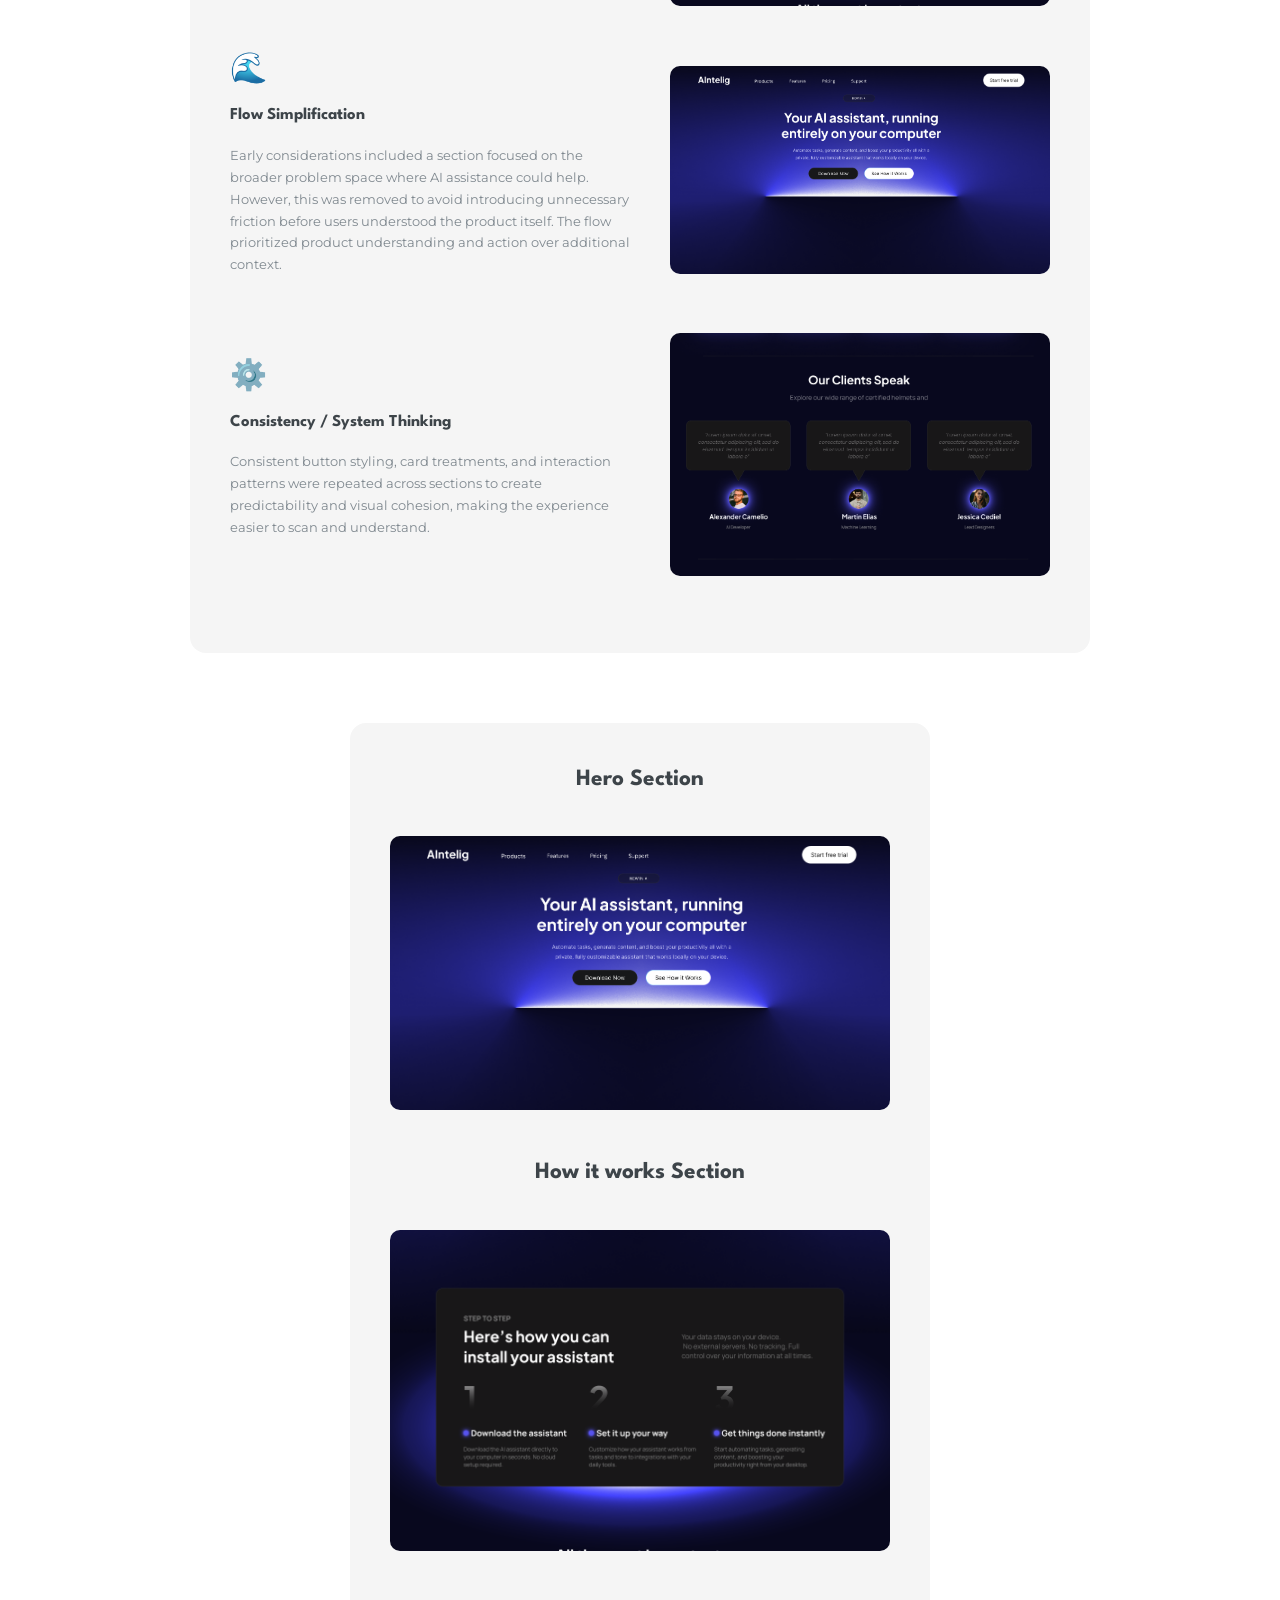
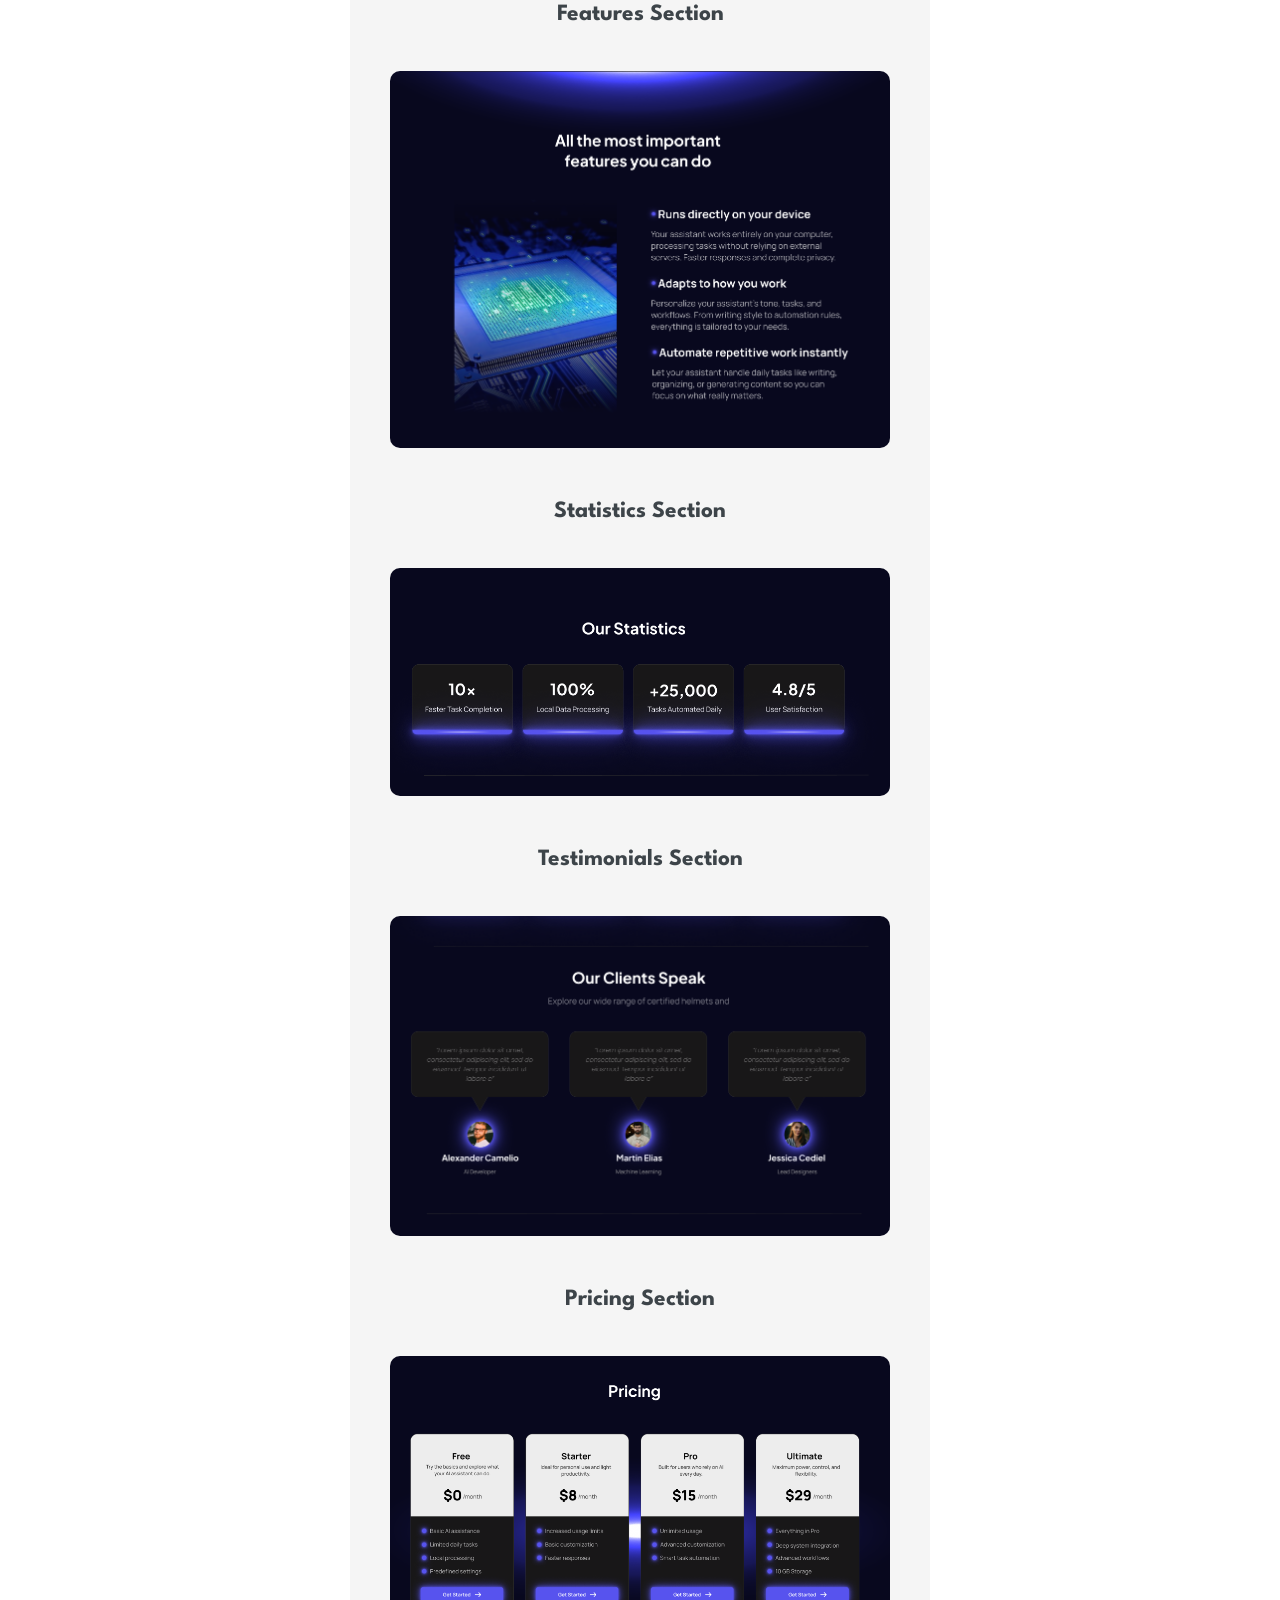
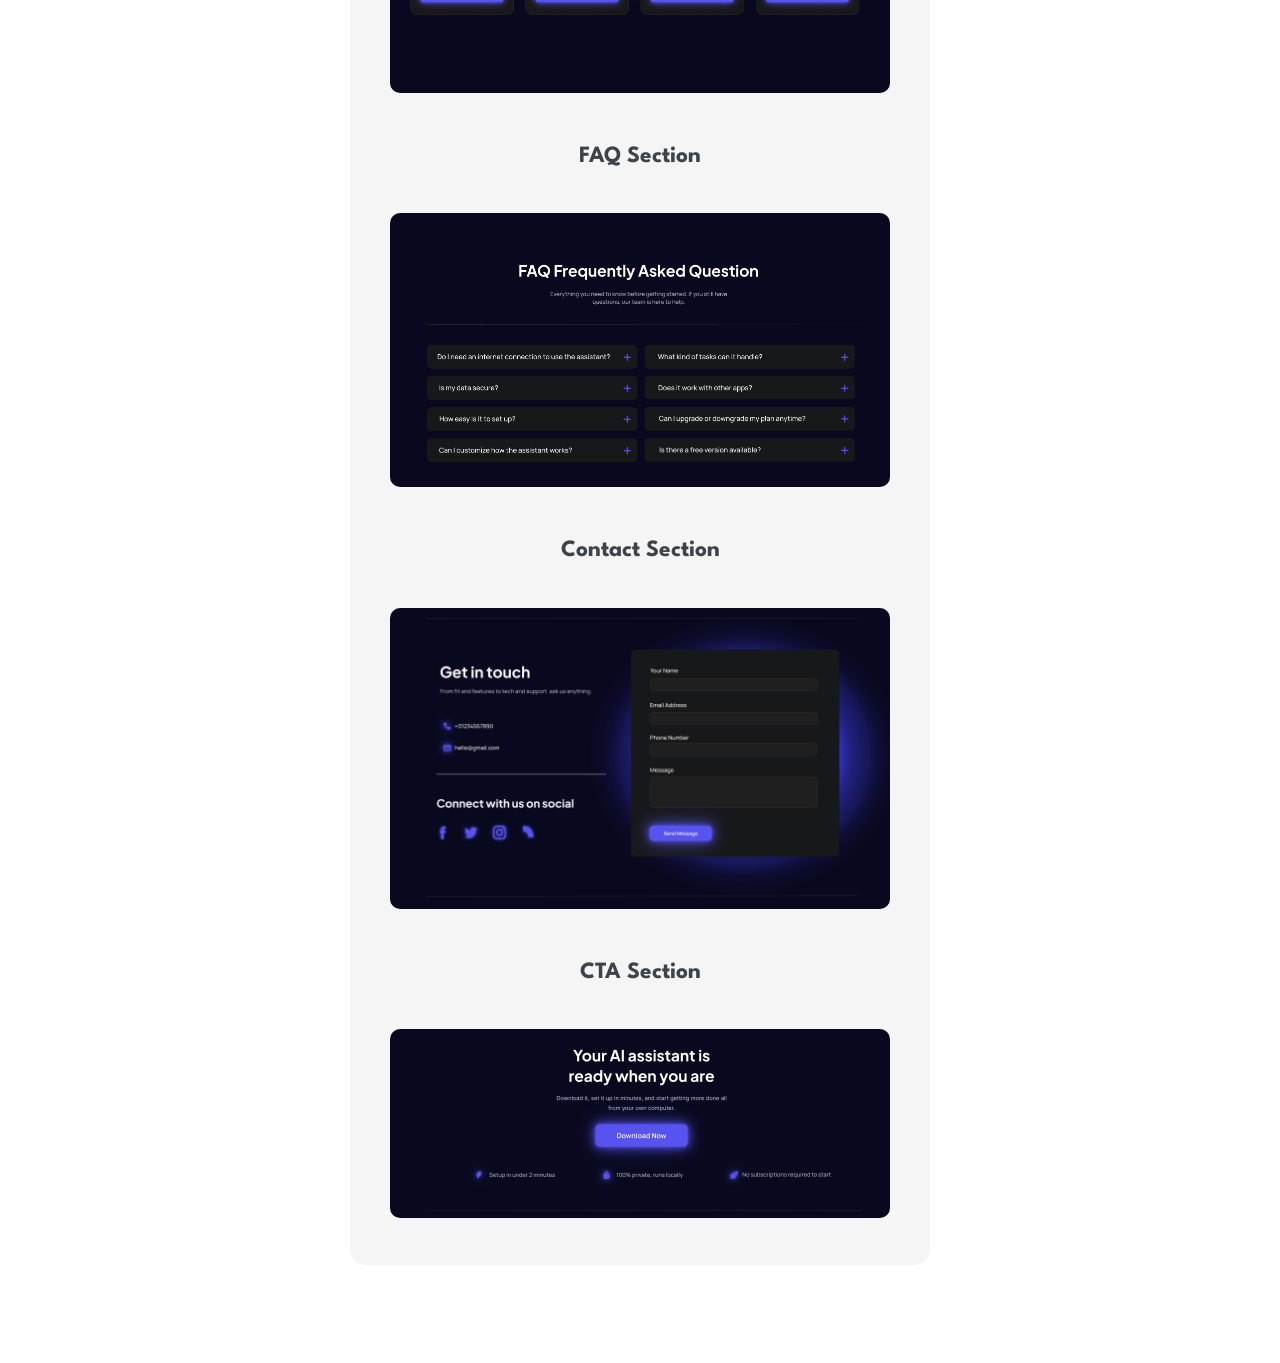
==== commit f989e97d: "Update Ai Intelig.html" ====
--- a/Ai Intelig.html
+++ b/Ai Intelig.html
@@ -121,7 +121,7 @@
     </div>
 								      <!-- IZQUIERDA (IMAGEN) -->
                               <div class="overview-image">
-                               <img src="images/AInteligHero.png" alt="Proyecto AI Intelig">
+                               <img src="images/AInteligInfo.png" alt="Proyecto AI Intelig">
                             </div>
 
   </div>
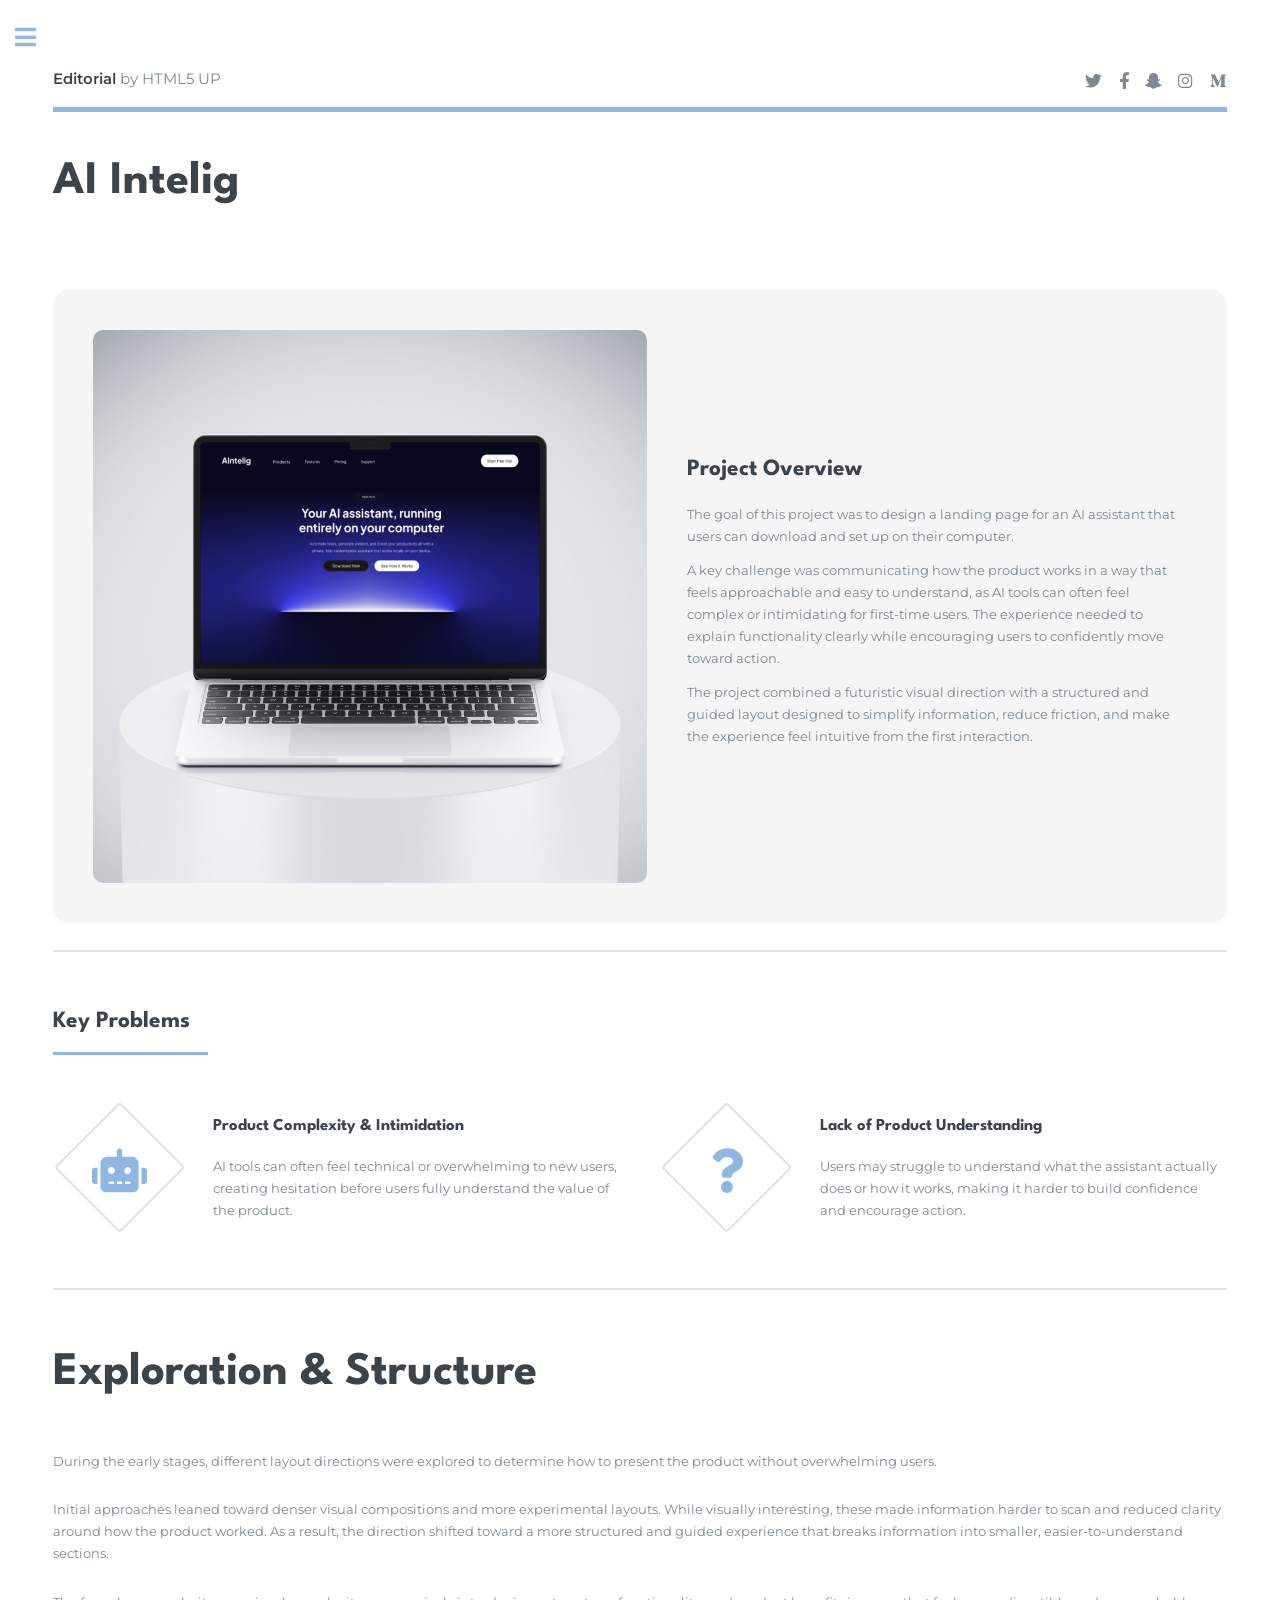
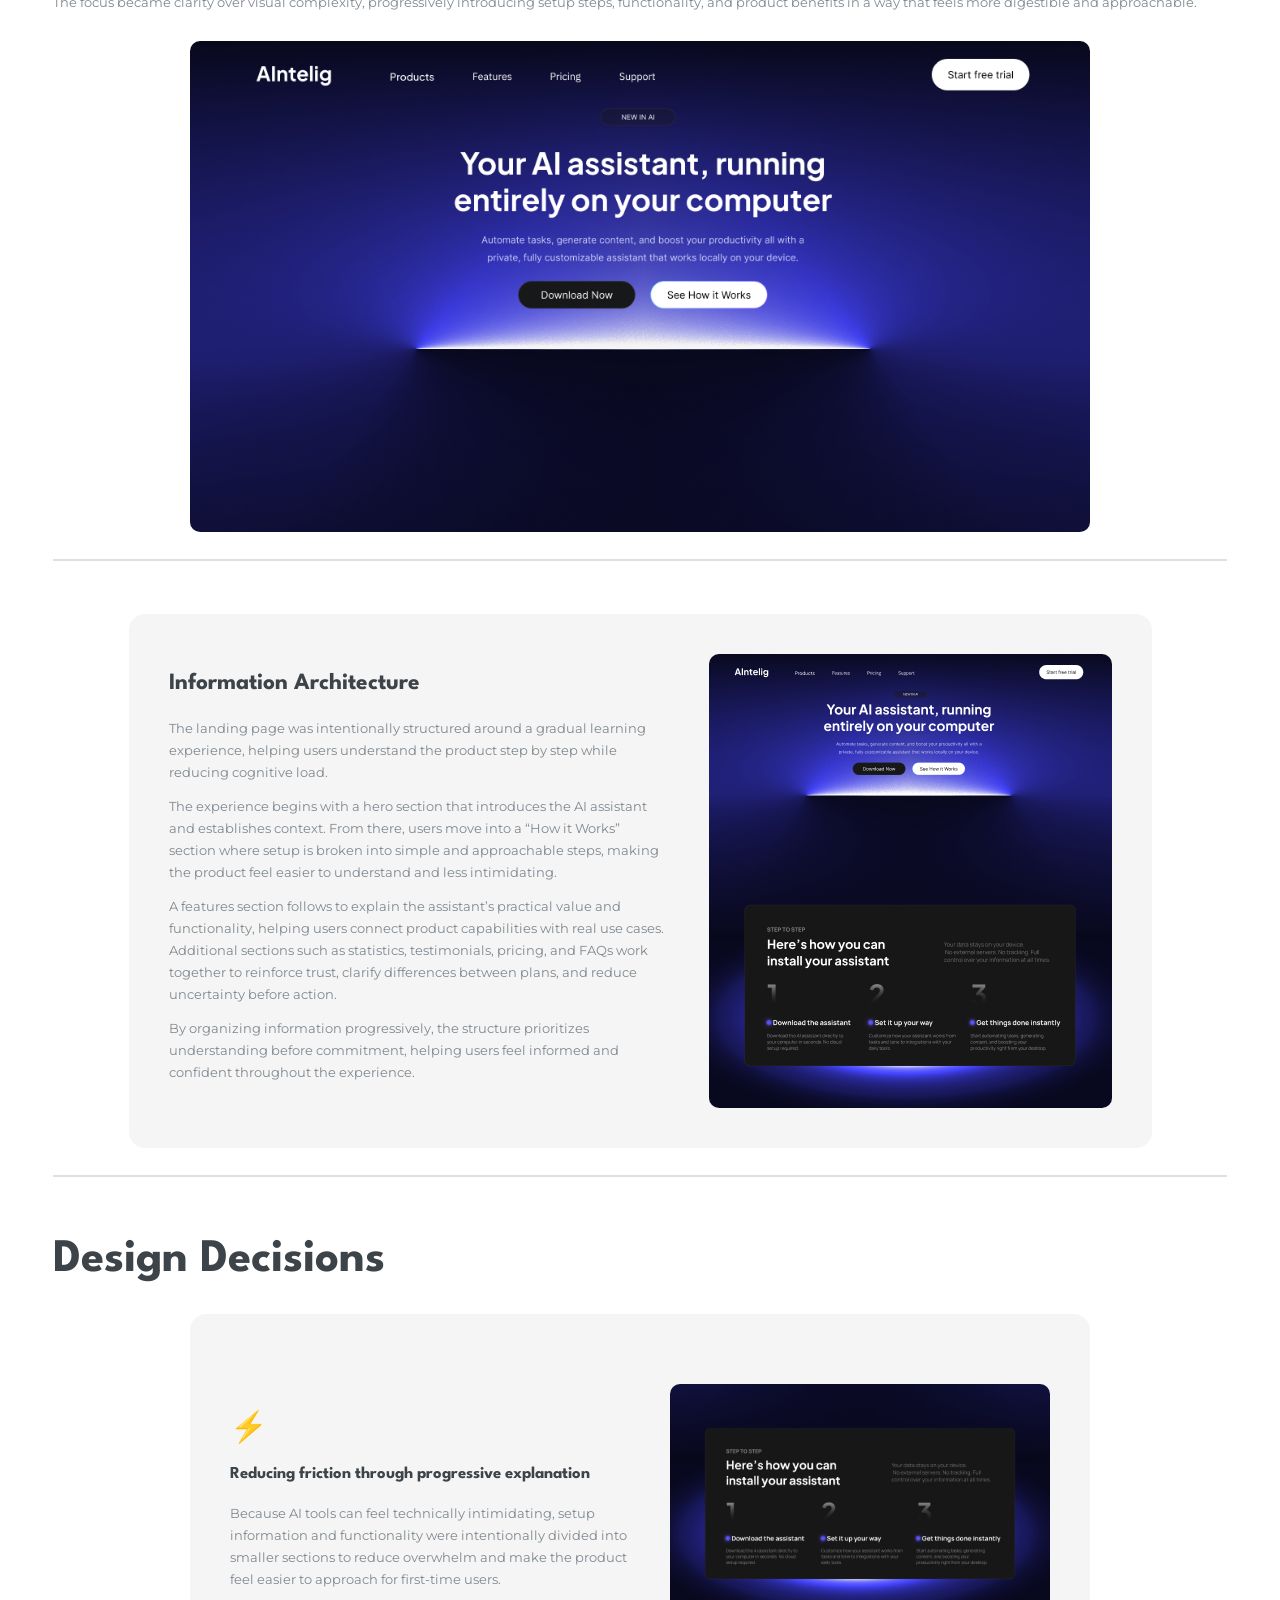
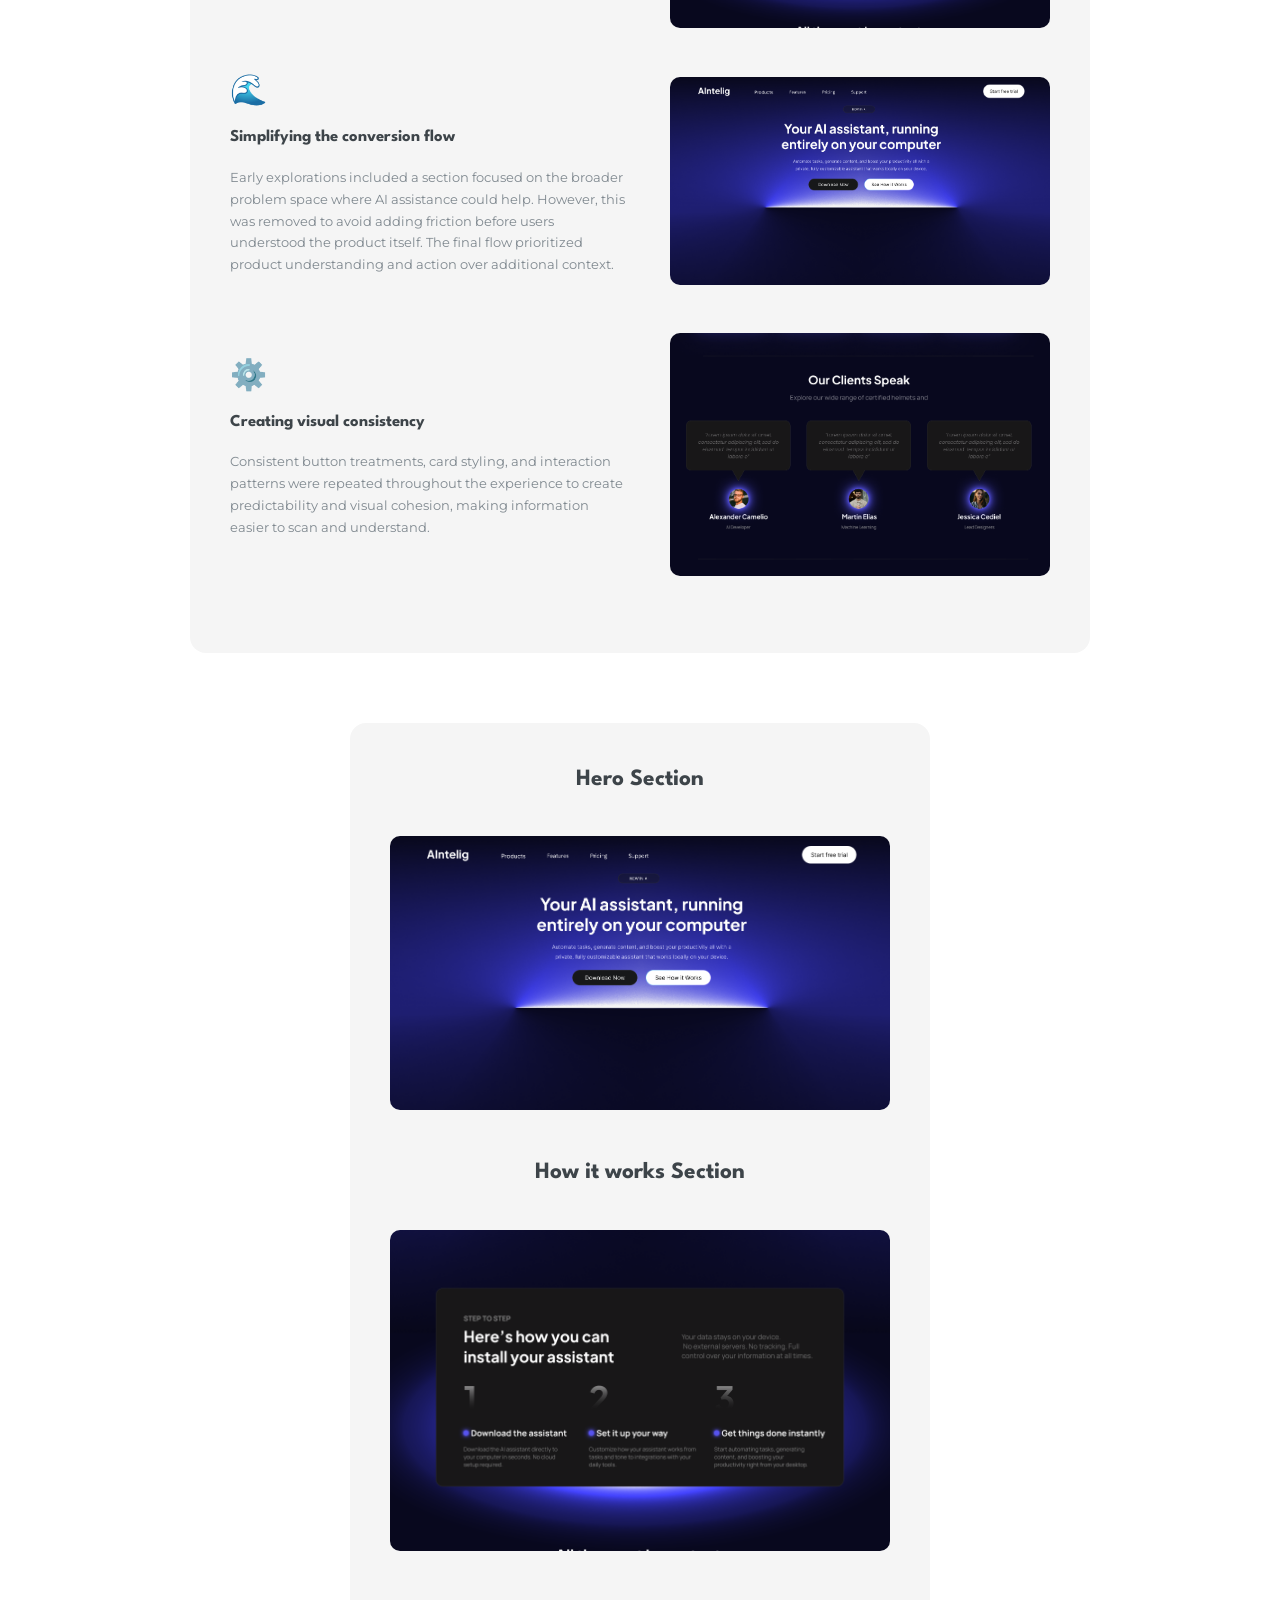
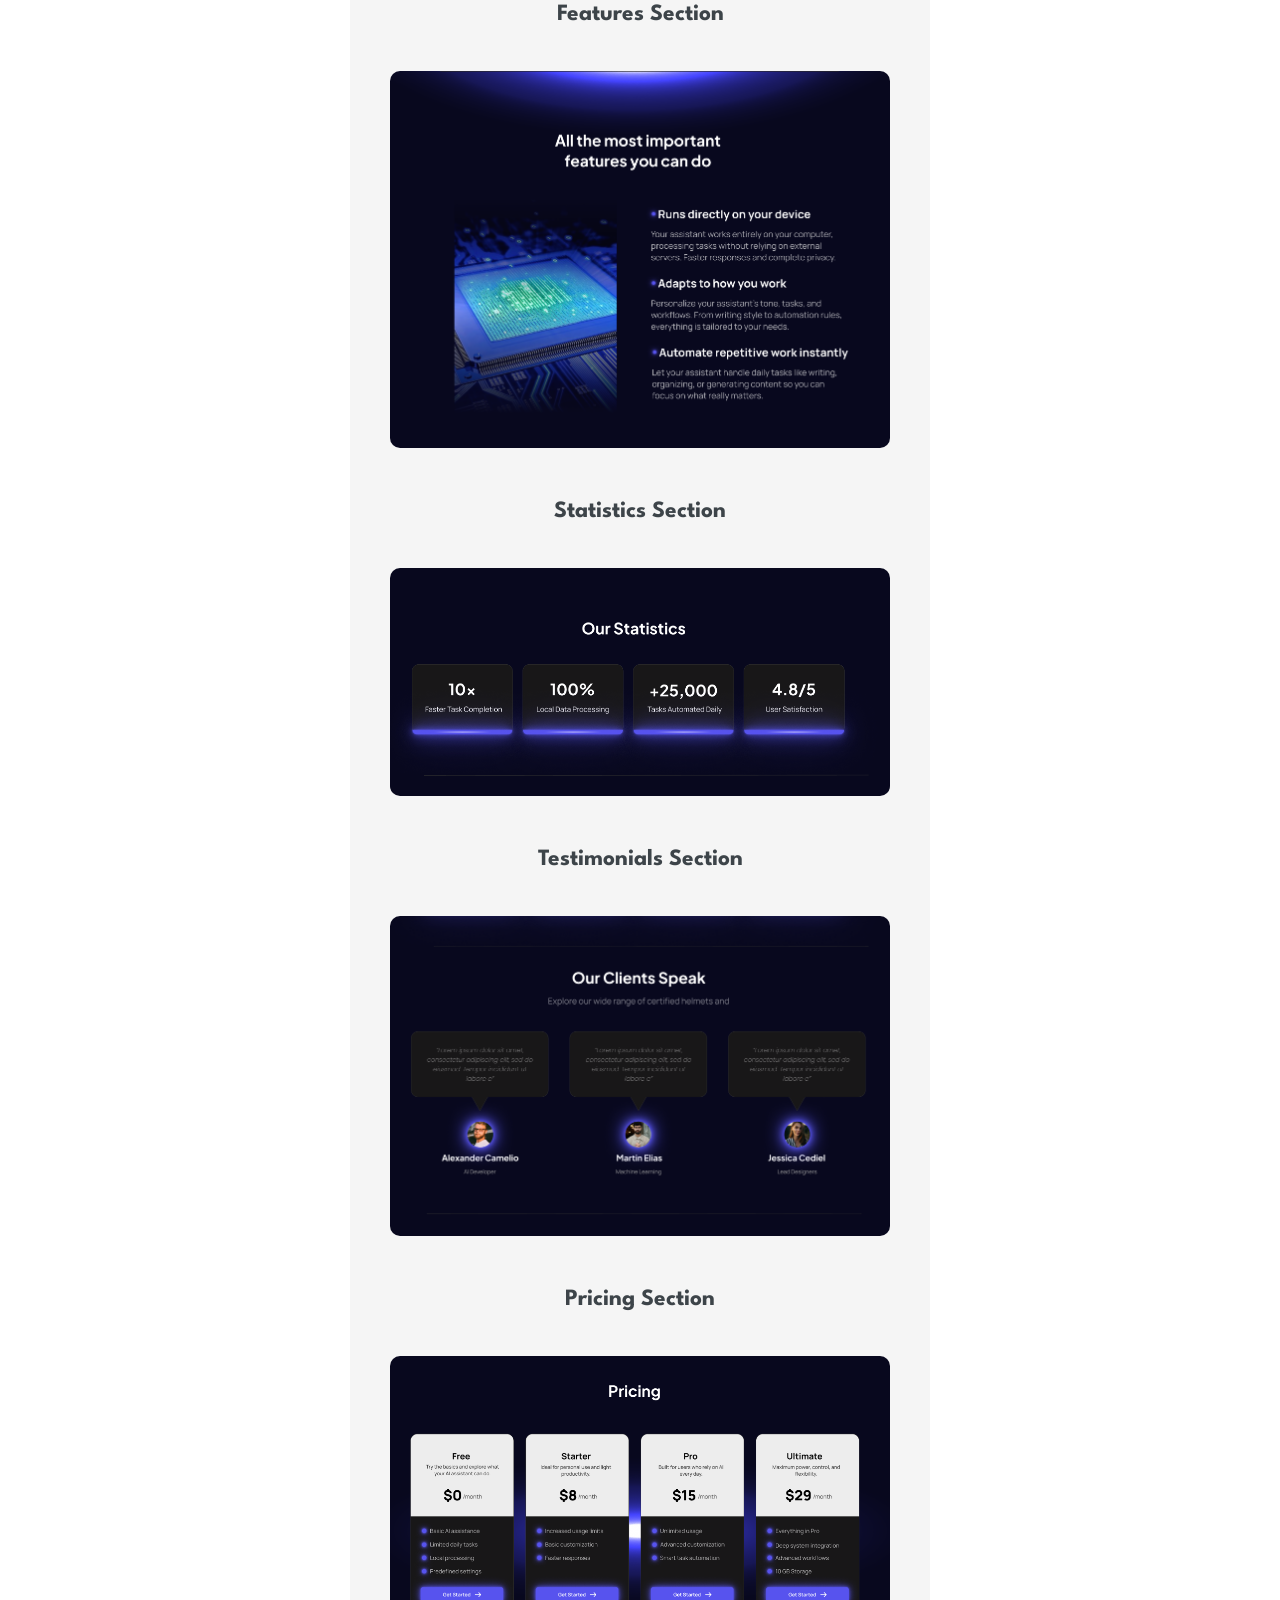
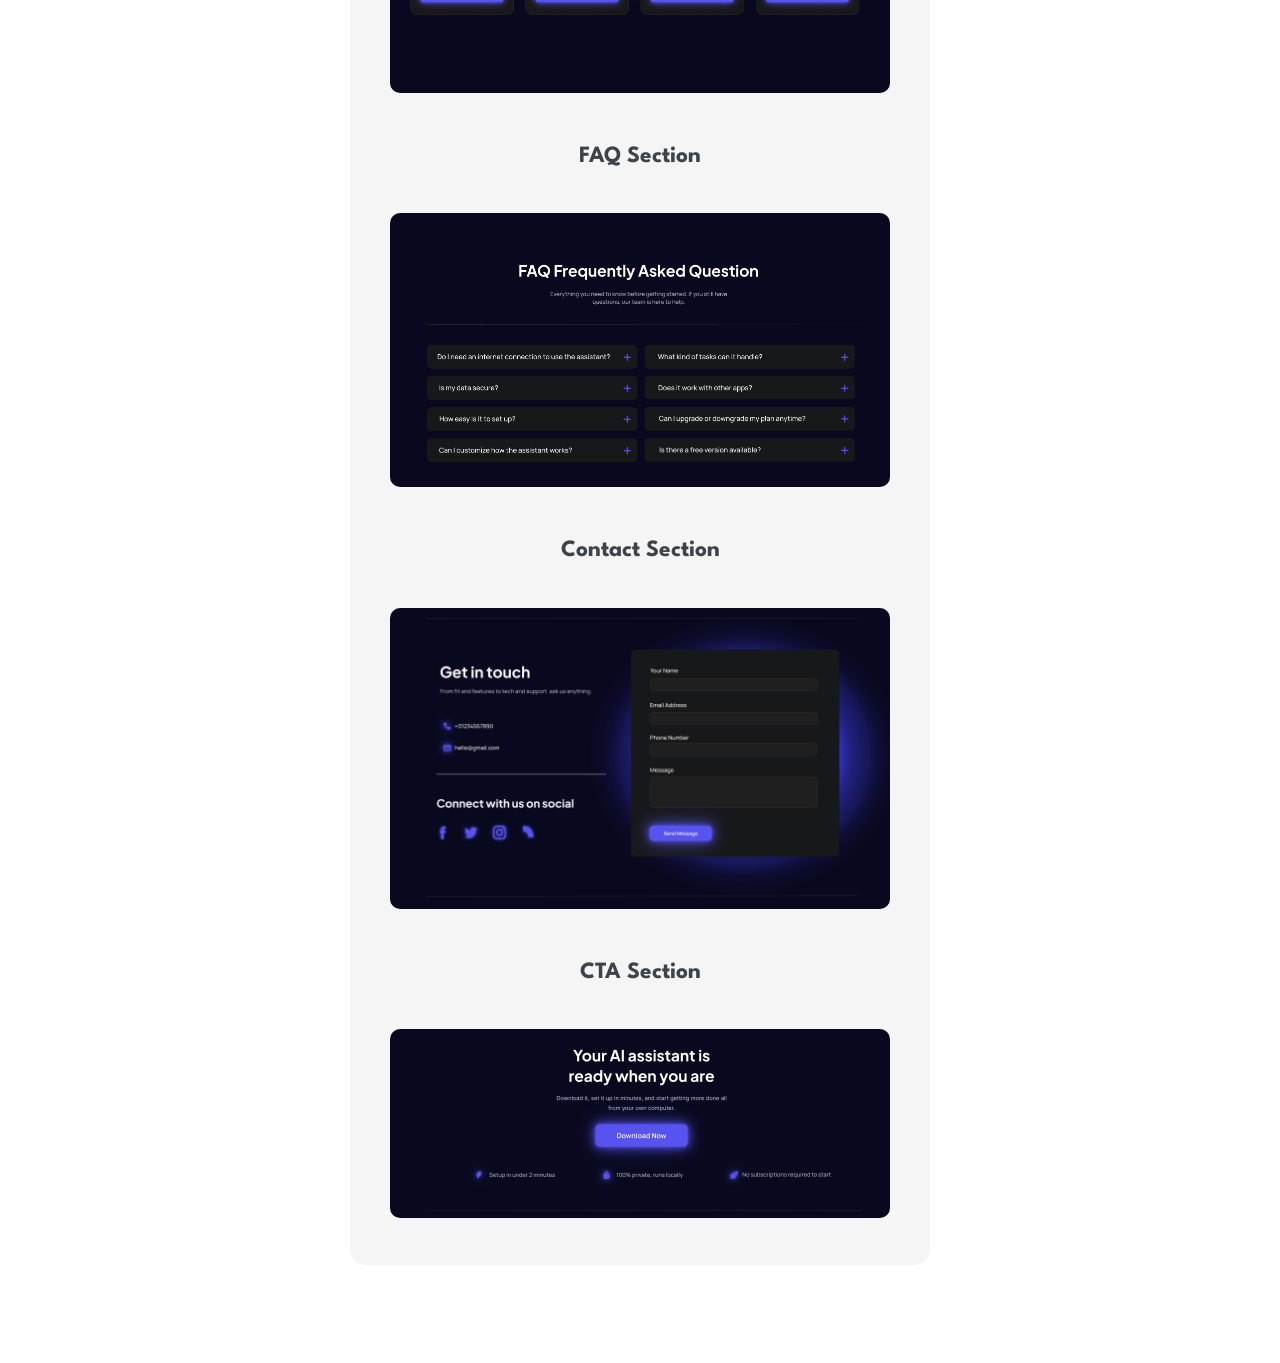
==== commit b6f23800: "Update Ai Intelig.html" ====
--- a/Ai Intelig.html
+++ b/Ai Intelig.html
@@ -6,7 +6,7 @@
 -->
 <html>
 	<head>
-		<title>Generic - Editorial by HTML5 UP</title>
+		<title>Jared Caballero | UX/UI Designer</title>
 		<meta charset="utf-8" />
 		<meta name="viewport" content="width=device-width, initial-scale=1, user-scalable=no" />
 		<link rel="stylesheet" href="assets/css/main.css" />
@@ -57,10 +57,10 @@
         The goal of this project was to design a landing page for an AI assistant that users can download and set up on their computer. 
       </p>
       <p>
-        A key challenge was communicating how the product works in a clear and approachable way, as AI tools can often feel complex or intimidating for new users. The landing needed to guide users through its functionality and explain it correctly to encourage them to take action. 
-      </p>
-      <p>
-       The project focused on combining a futuristic visual style with a structured layout that simplifies information and makes the experience feel intuitive from the first interaction.
+        A key challenge was communicating how the product works in a way that feels approachable and easy to understand, as AI tools can often feel complex or intimidating for first-time users. The experience needed to explain functionality clearly while encouraging users to confidently move toward action. 
+      </p>
+      <p>
+       The project combined a futuristic visual direction with a structured and guided layout designed to simplify information, reduce friction, and make the experience feel intuitive from the first interaction.
       </p>
     </div>
 
@@ -74,15 +74,15 @@
 										<article>
 											<span class="icon solid fas fa-robot"></span>
 											<div class="content">
-												<h3>Probelm 1</h3>
-												<p>AI tools can feel complex or intimidating for new users.</p>
+												<h3>Product Complexity & Intimidation</h3>
+												<p>AI tools can often feel technical or overwhelming to new users, creating hesitation before users fully understand the value of the product.</p>
 											</div>
 										</article>
 										<article>
 											<span class="icon solid fas fa-question"></span>
 											<div class="content">
-												<h3>Problem 2</h3>
-												<p>Users may not understand how the product works or what it actually does.</p>
+												<h3>Lack of Product Understanding</h3>
+												<p>Users may struggle to understand what the assistant actually does or how it works, making it harder to build confidence and encourage action.</p>
 											</div>
 										</article>
 									</div>
@@ -92,10 +92,9 @@
 									<header class="main">
 										<h1>Exploration & Structure</h1>
 									</header>
-
-									<p>During the early stages, different layout approaches were explored to find the best way to present the product without overwhelming the user.</p>
-									<p>Initial ideas included more visually dense sections and experimental compositions, but these made the experience harder to scan and understand. As a result, the direction shifted toward a more structured and step based layout that breaks down the product into 3 digestible and user friendly parts.</p>
-									<p>The focus became clarity over visual complexity, organizing the content in a way that progressively shows how it works, and their features.</p>
+									<p>During the early stages, different layout directions were explored to determine how to present the product without overwhelming users.</p>
+									<p>Initial approaches leaned toward denser visual compositions and more experimental layouts. While visually interesting, these made information harder to scan and reduced clarity around how the product worked. As a result, the direction shifted toward a more structured and guided experience that breaks information into smaller, easier-to-understand sections.</p>
+									<p>The focus became clarity over visual complexity, progressively introducing setup steps, functionality, and product benefits in a way that feels more digestible and approachable.</p>
 									<div class="overview-image">
 										<img src="images/AInteligHero.png" alt="Mi foto del diseño">
 									</div>
@@ -110,13 +109,16 @@
     <div class="overview-text">
       <h2>Information Architecture</h2>
       <p>
-        The structure of the landing page was designed to guide users through a clear and logical progression, reducing cognitive load and making the product easier to understand.
-      </p>
-      <p>
-        The experience begins with a hero section that introduces the AI assistant and sets the overall context. From there, users are guided into a “How it works” section, where the setup process is broken down into simple steps to make the product feel more accessible.
-      </p>
-      <p>
-        This is followed by a features section that highlights the main benefits, helping users understand the value of the product in practical terms. Then is the Statistics, Testimonials section and FAQ, to create trust. In between the Pricing section was there with clear differences between the plans.
+        The landing page was intentionally structured around a gradual learning experience, helping users understand the product step by step while reducing cognitive load.
+      </p>
+      <p>
+        The experience begins with a hero section that introduces the AI assistant and establishes context. From there, users move into a “How it Works” section where setup is broken into simple and approachable steps, making the product feel easier to understand and less intimidating.
+      </p>
+      <p>
+        A features section follows to explain the assistant’s practical value and functionality, helping users connect product capabilities with real use cases. Additional sections such as statistics, testimonials, pricing, and FAQs work together to reinforce trust, clarify differences between plans, and reduce uncertainty before action.
+      </p>
+	  <p>
+        By organizing information progressively, the structure prioritizes understanding before commitment, helping users feel informed and confident throughout the experience.
       </p>
     </div>
 								      <!-- IZQUIERDA (IMAGEN) -->
@@ -136,8 +138,8 @@
     <!-- IZQUIERDA -->
     <div class="decision-text">
       <div class="icon">⚡</div>
-      <h3>Friction Reduction</h3>
-      <p>AI tools can often feel intimidating or technically complex for first-time users. Information was progressively grouped into smaller sections for example to explain setup and functionality in a more approachable and digestible way.</p>
+      <h3>Reducing friction through progressive explanation</h3>
+      <p>Because AI tools can feel technically intimidating, setup information and functionality were intentionally divided into smaller sections to reduce overwhelm and make the product feel easier to approach for first-time users.</p>
     </div>
 
     <!-- DERECHA -->
@@ -153,8 +155,8 @@
     <!-- IZQUIERDA -->
     <div class="decision-text">
       <div class="icon">🌊</div>
-      <h3>Flow Simplification</h3>
-      <p>Early considerations included a section focused on the broader problem space where AI assistance could help. However, this was removed to avoid introducing unnecessary friction before users understood the product itself. The flow prioritized product understanding and action over additional context.</p>
+      <h3>Simplifying the conversion flow</h3>
+      <p>Early explorations included a section focused on the broader problem space where AI assistance could help. However, this was removed to avoid adding friction before users understood the product itself. The final flow prioritized product understanding and action over additional context.</p>
     </div>
 
     <!-- DERECHA -->
@@ -170,8 +172,8 @@
     <!-- IZQUIERDA -->
     <div class="decision-text">
       <div class="icon">⚙️</div>
-      <h3>Consistency / System Thinking</h3>
-      <p>Consistent button styling, card treatments, and interaction patterns were repeated across sections to create predictability and visual cohesion, making the experience easier to scan and understand.</p>
+      <h3>Creating visual consistency</h3>
+      <p>Consistent button treatments, card styling, and interaction patterns were repeated throughout the experience to create predictability and visual cohesion, making information easier to scan and understand.</p>
     </div>
 
     <!-- DERECHA -->
